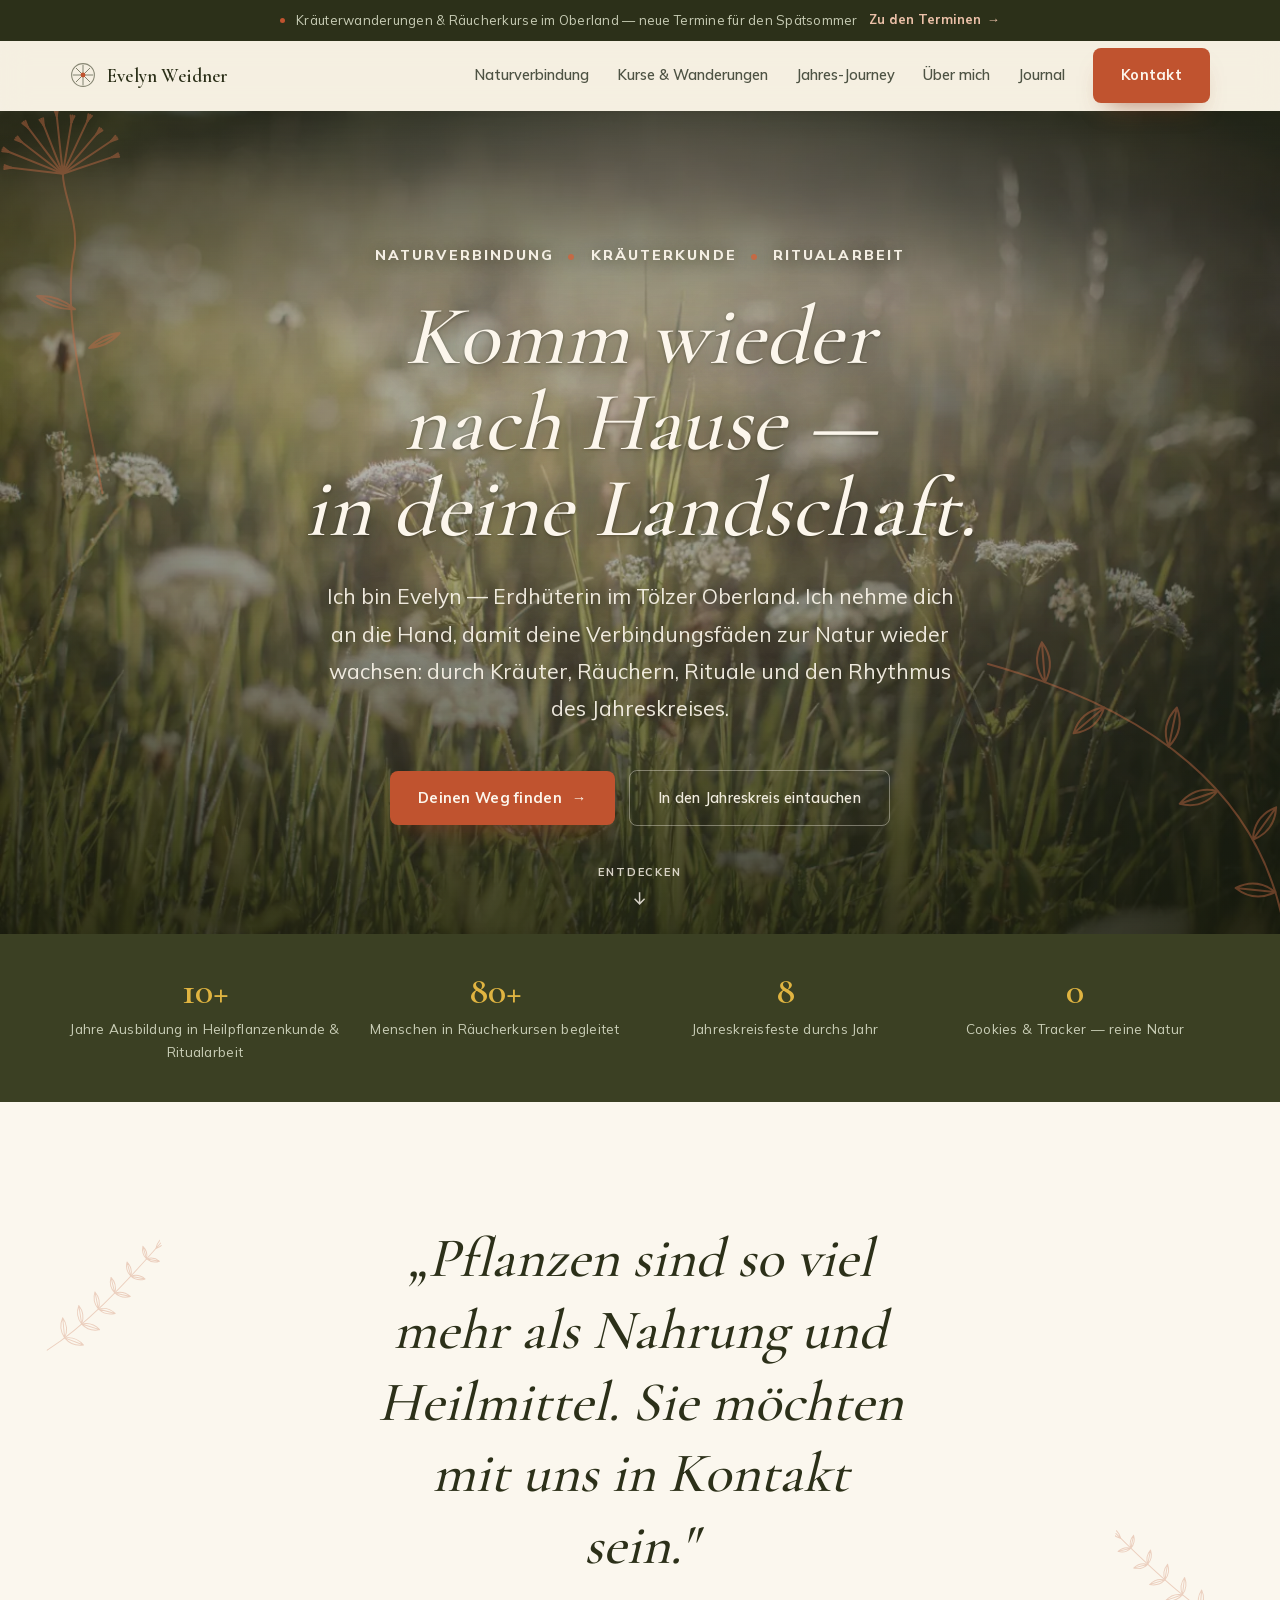
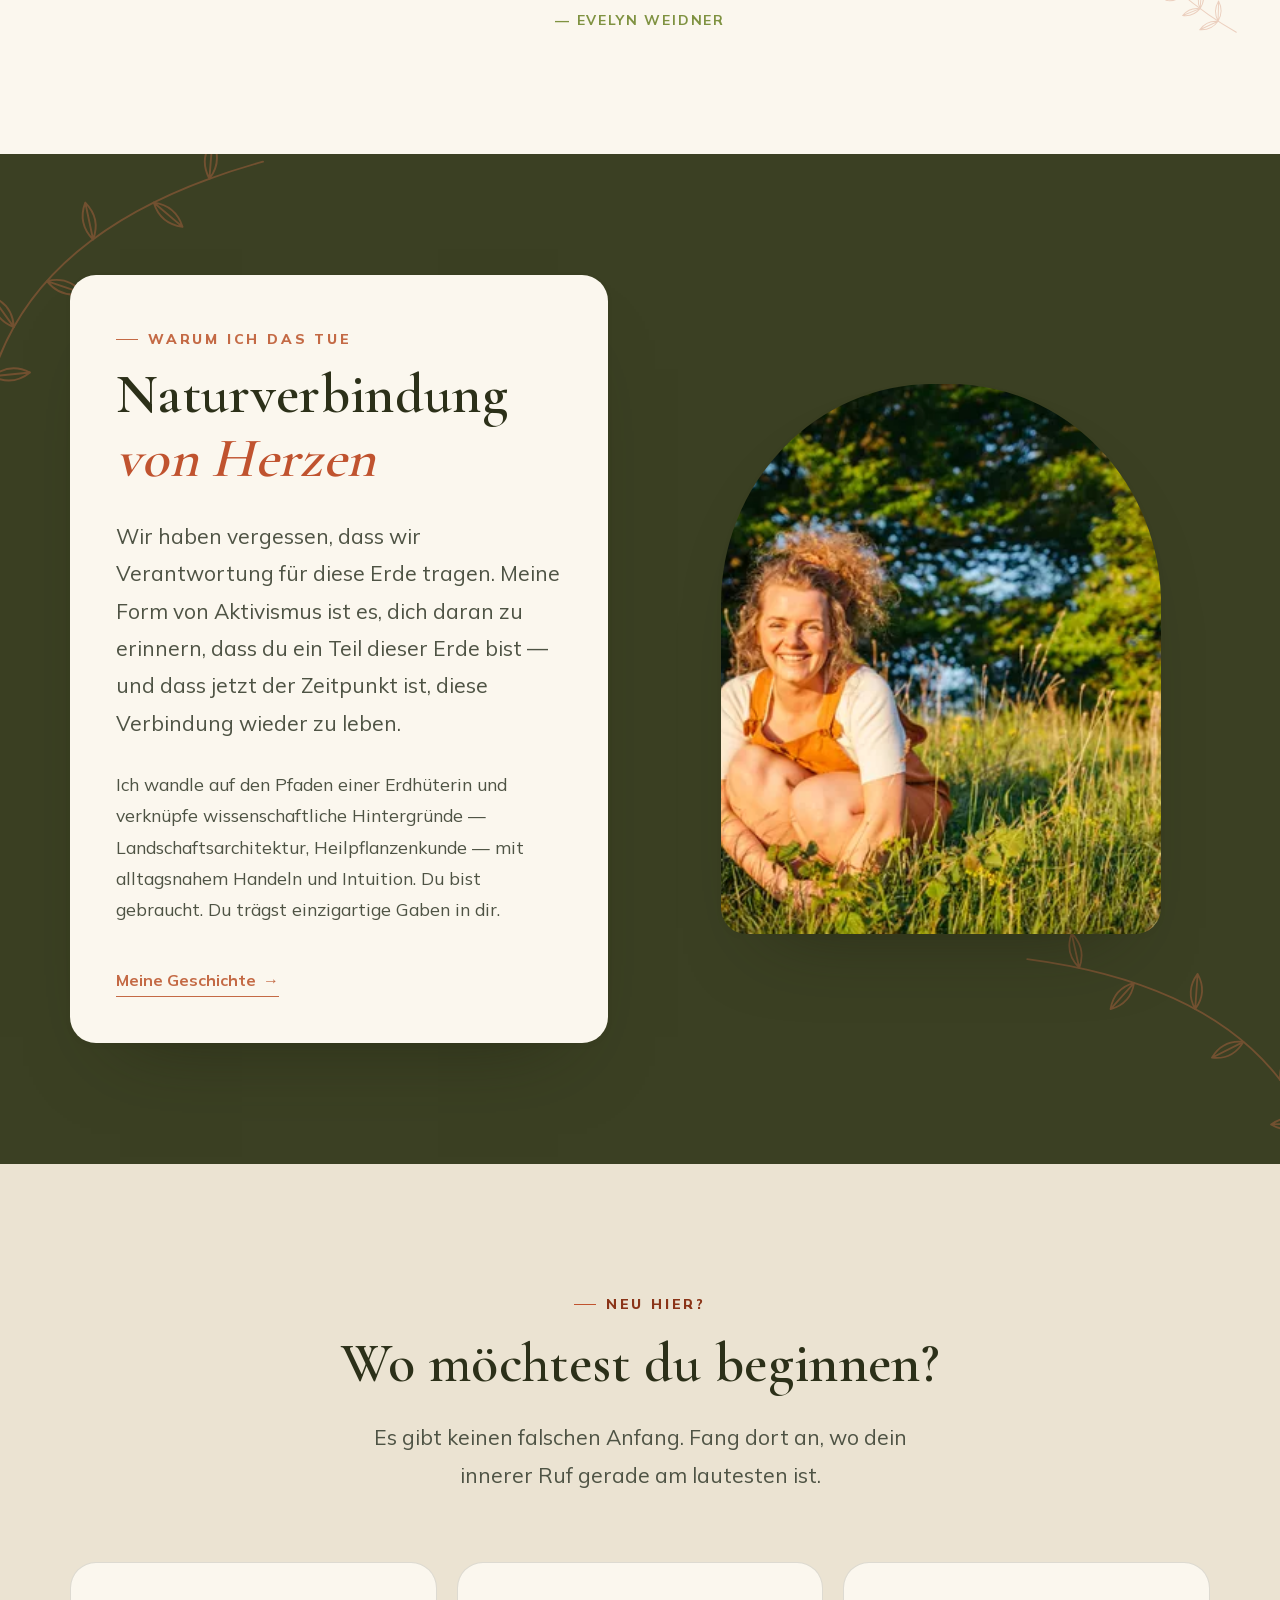
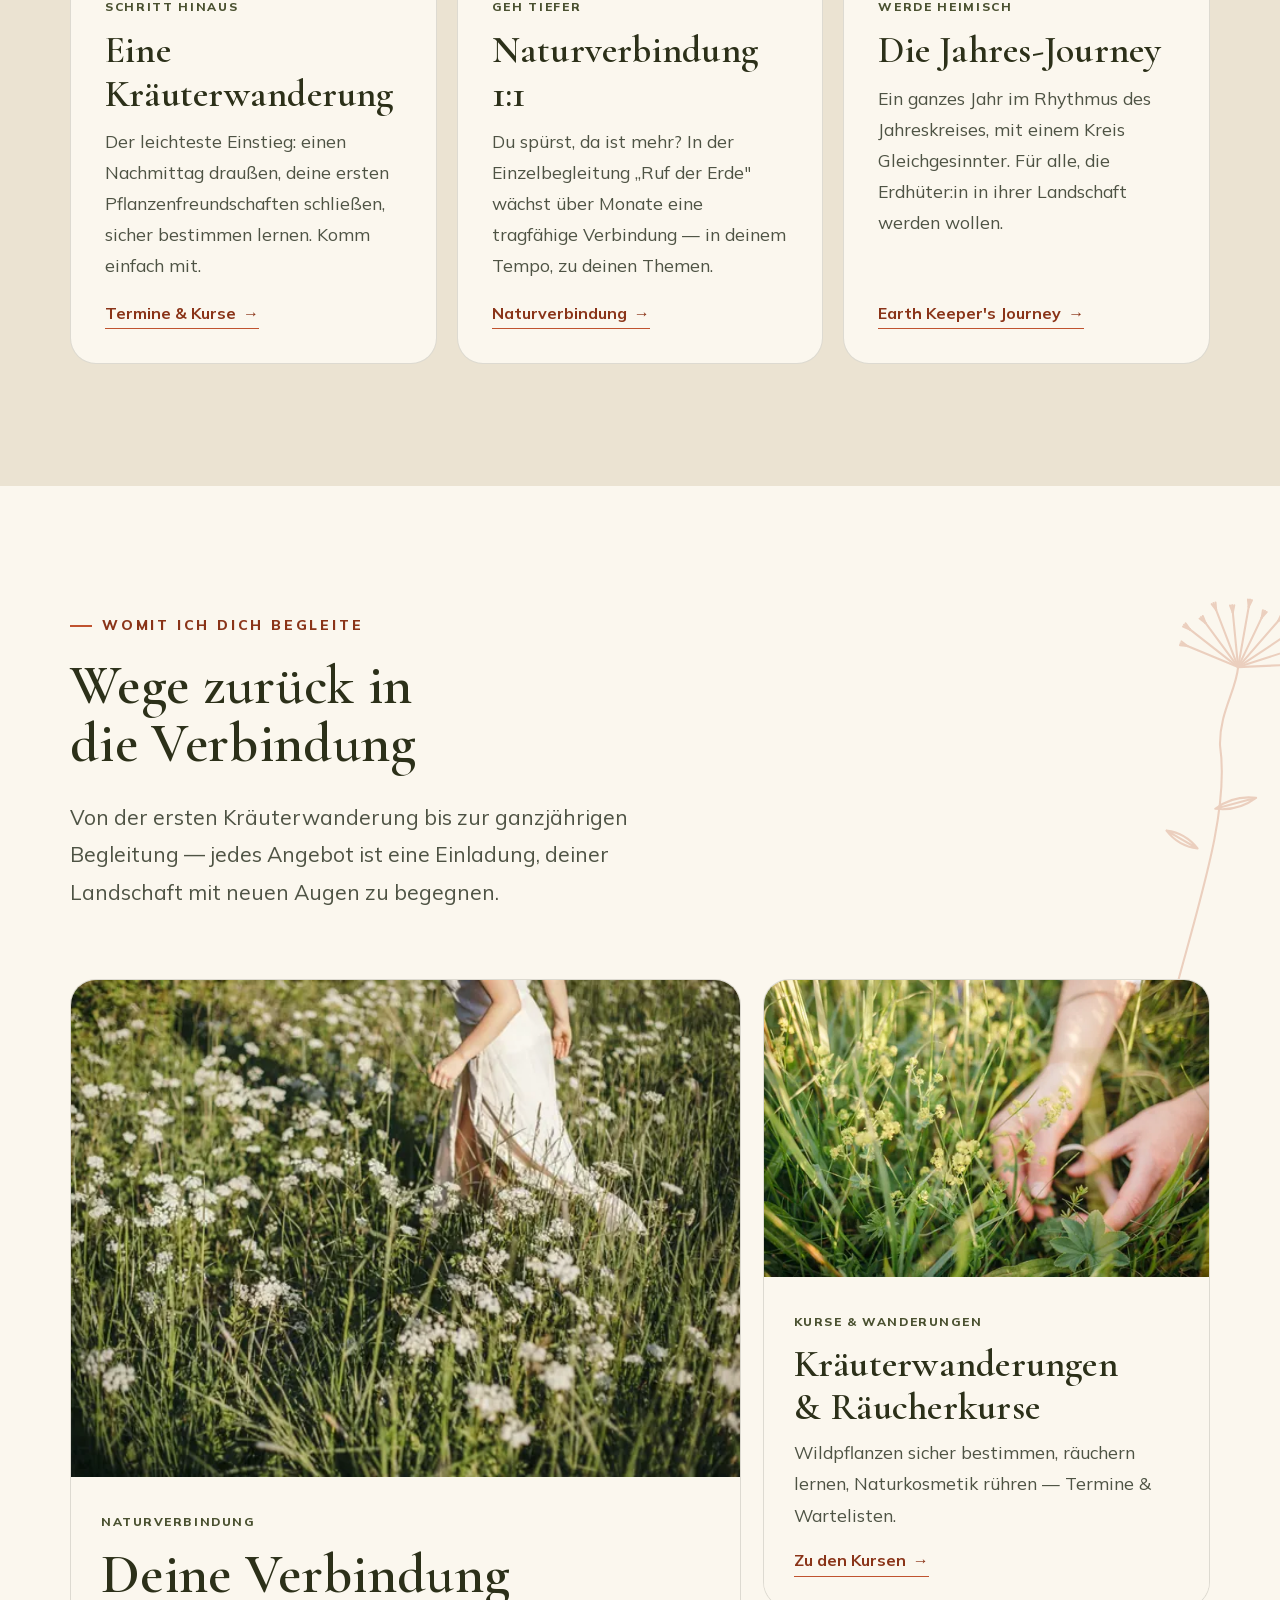
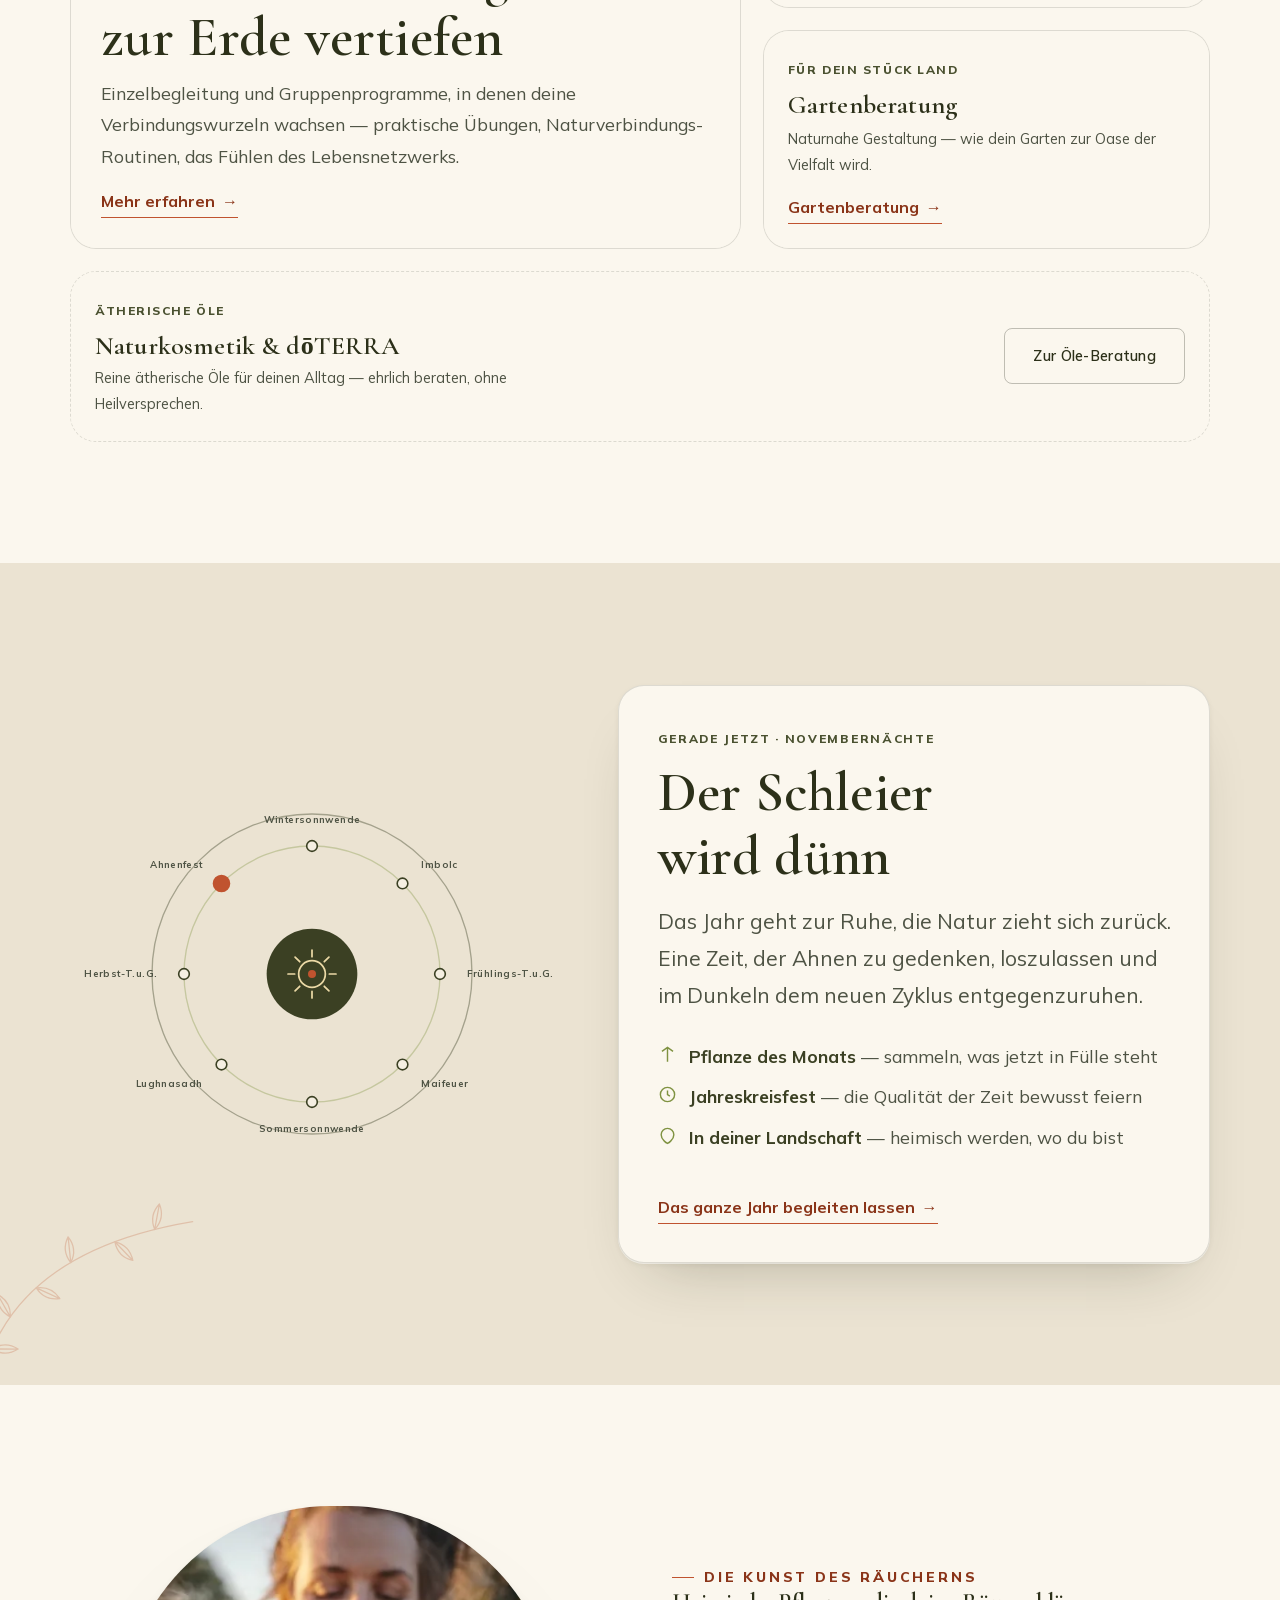
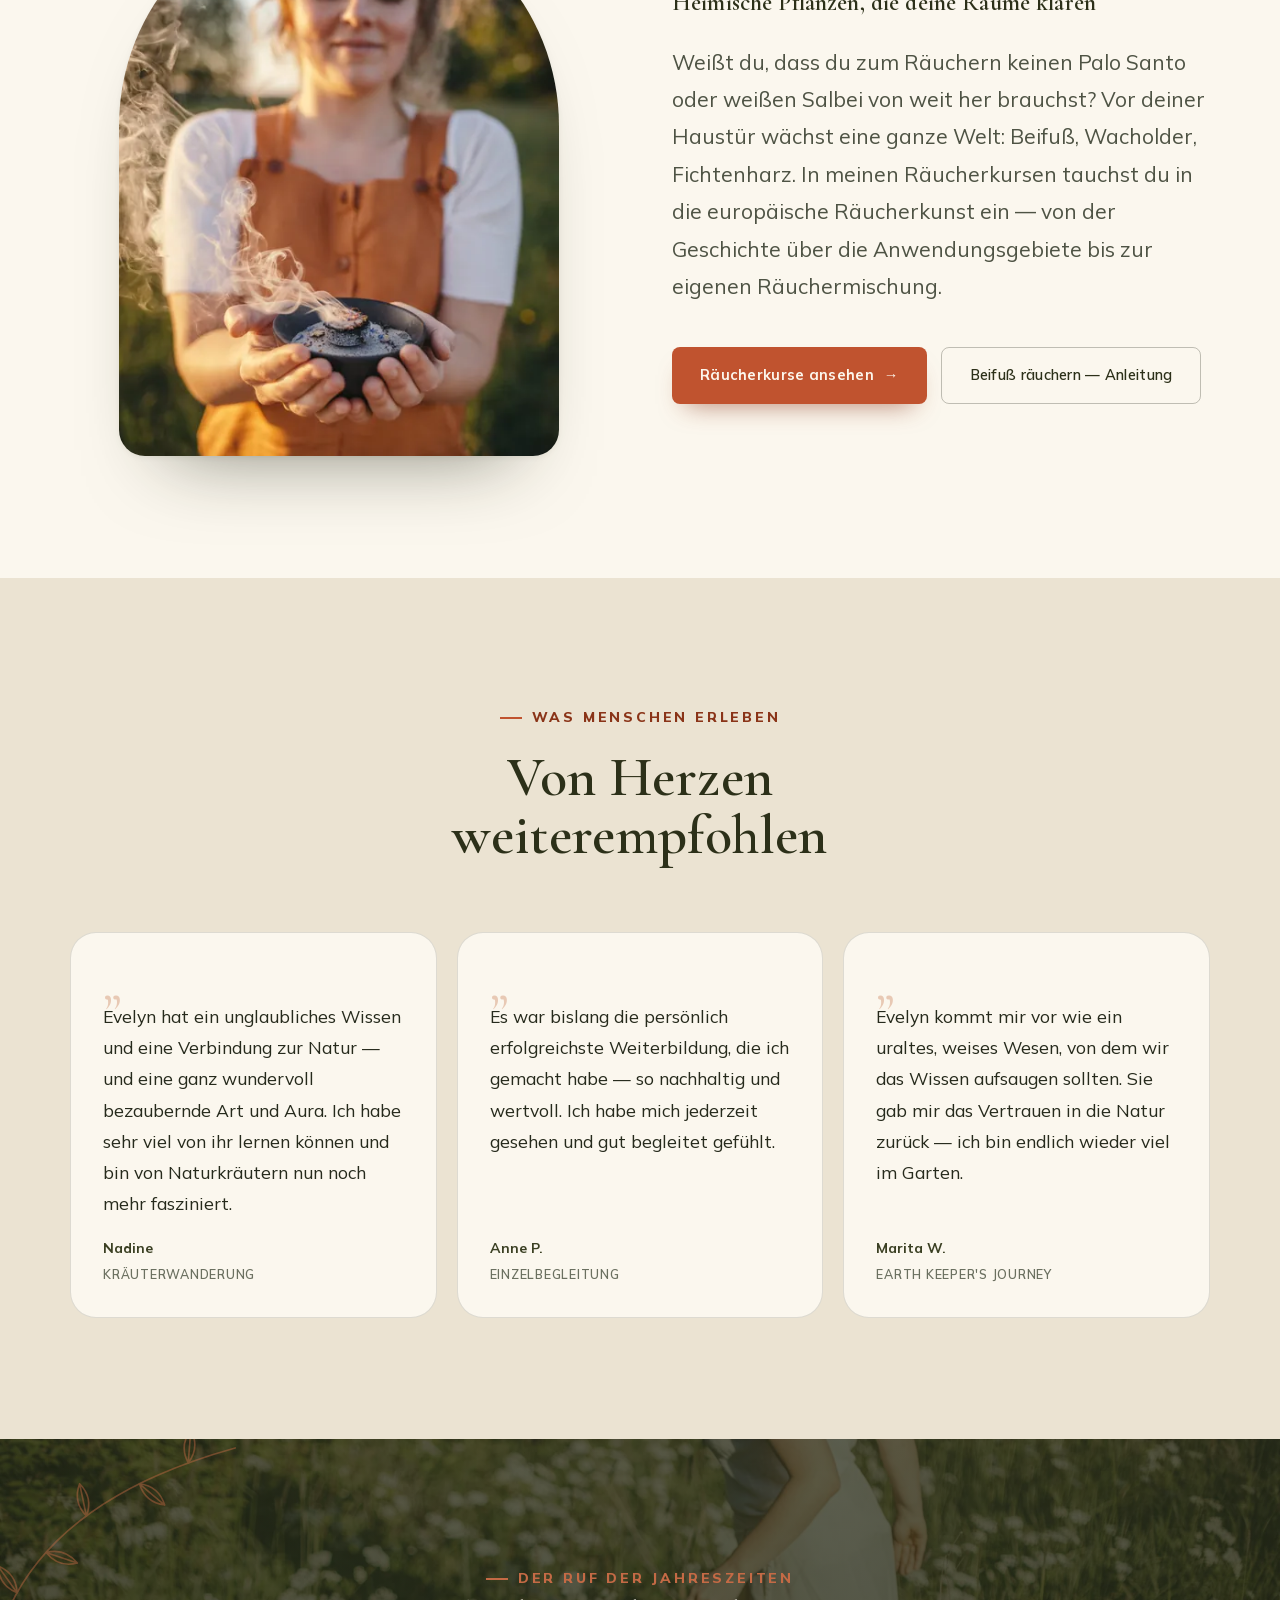
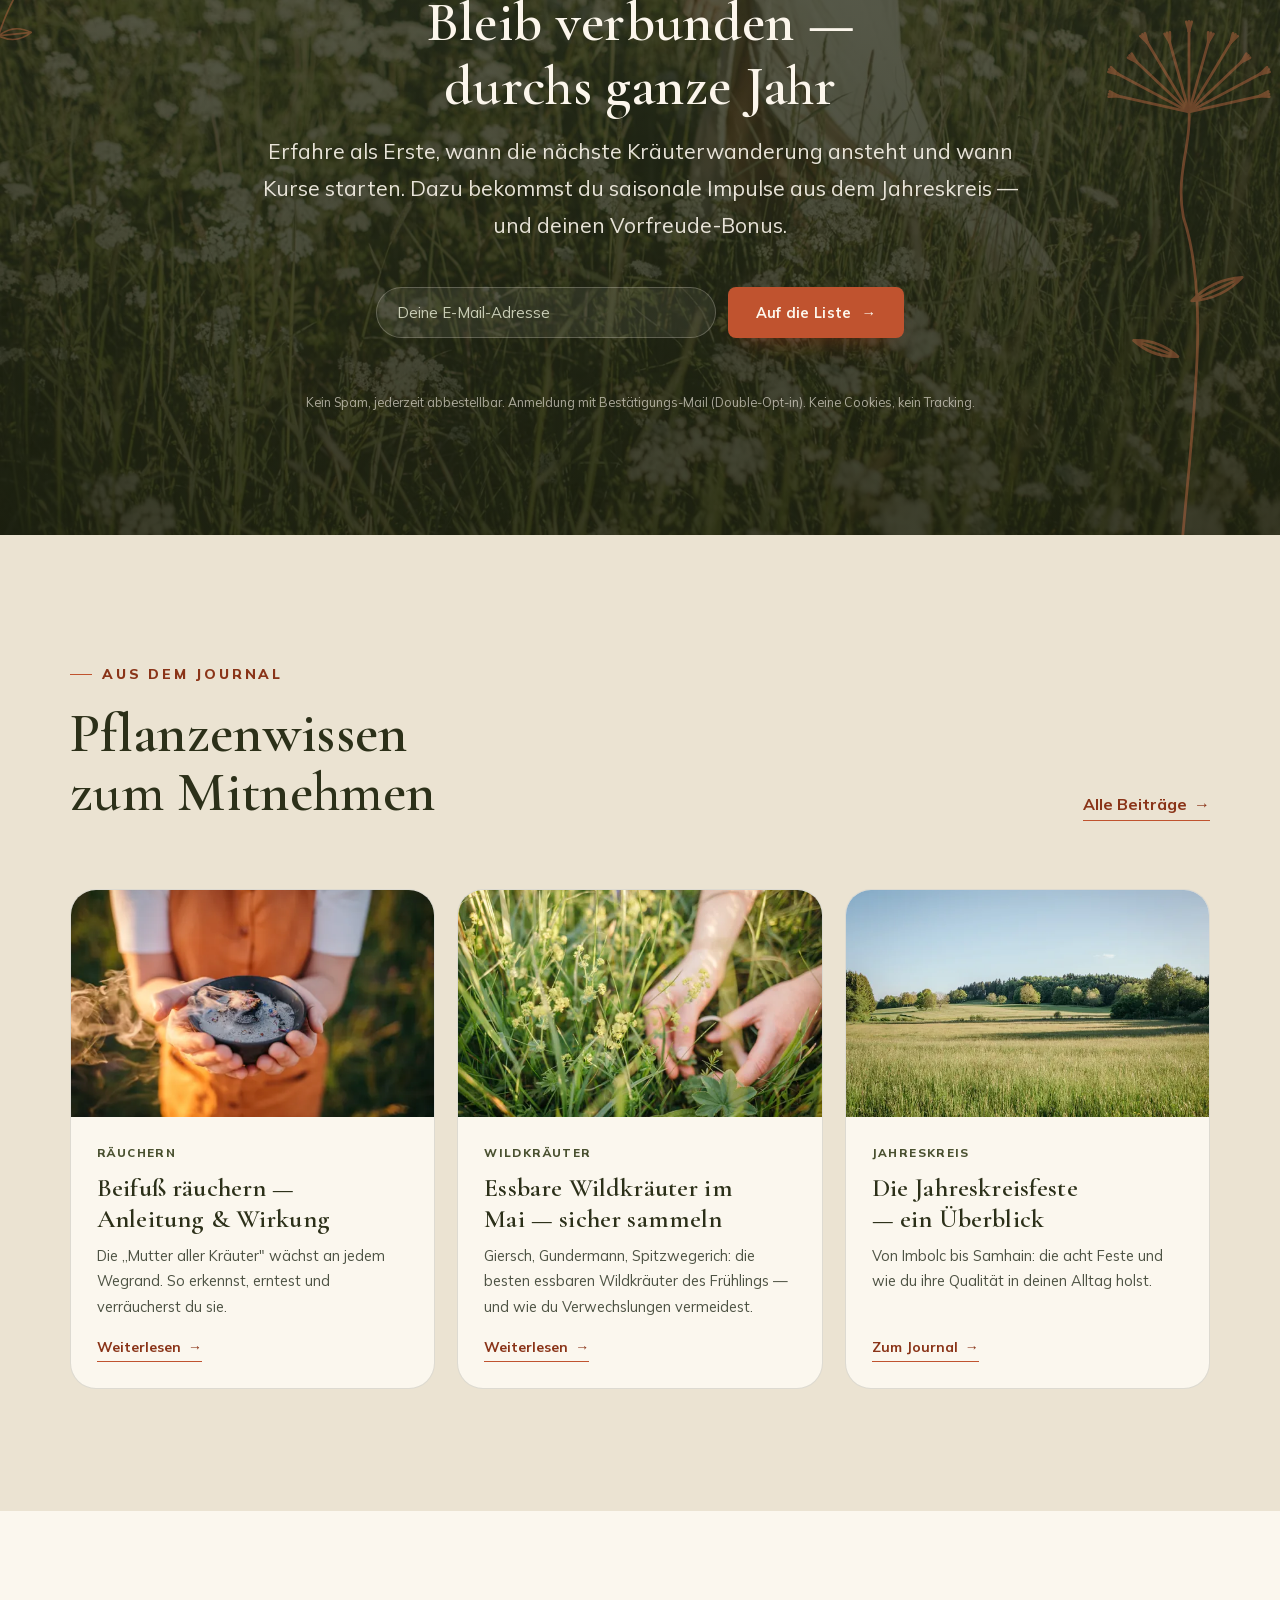
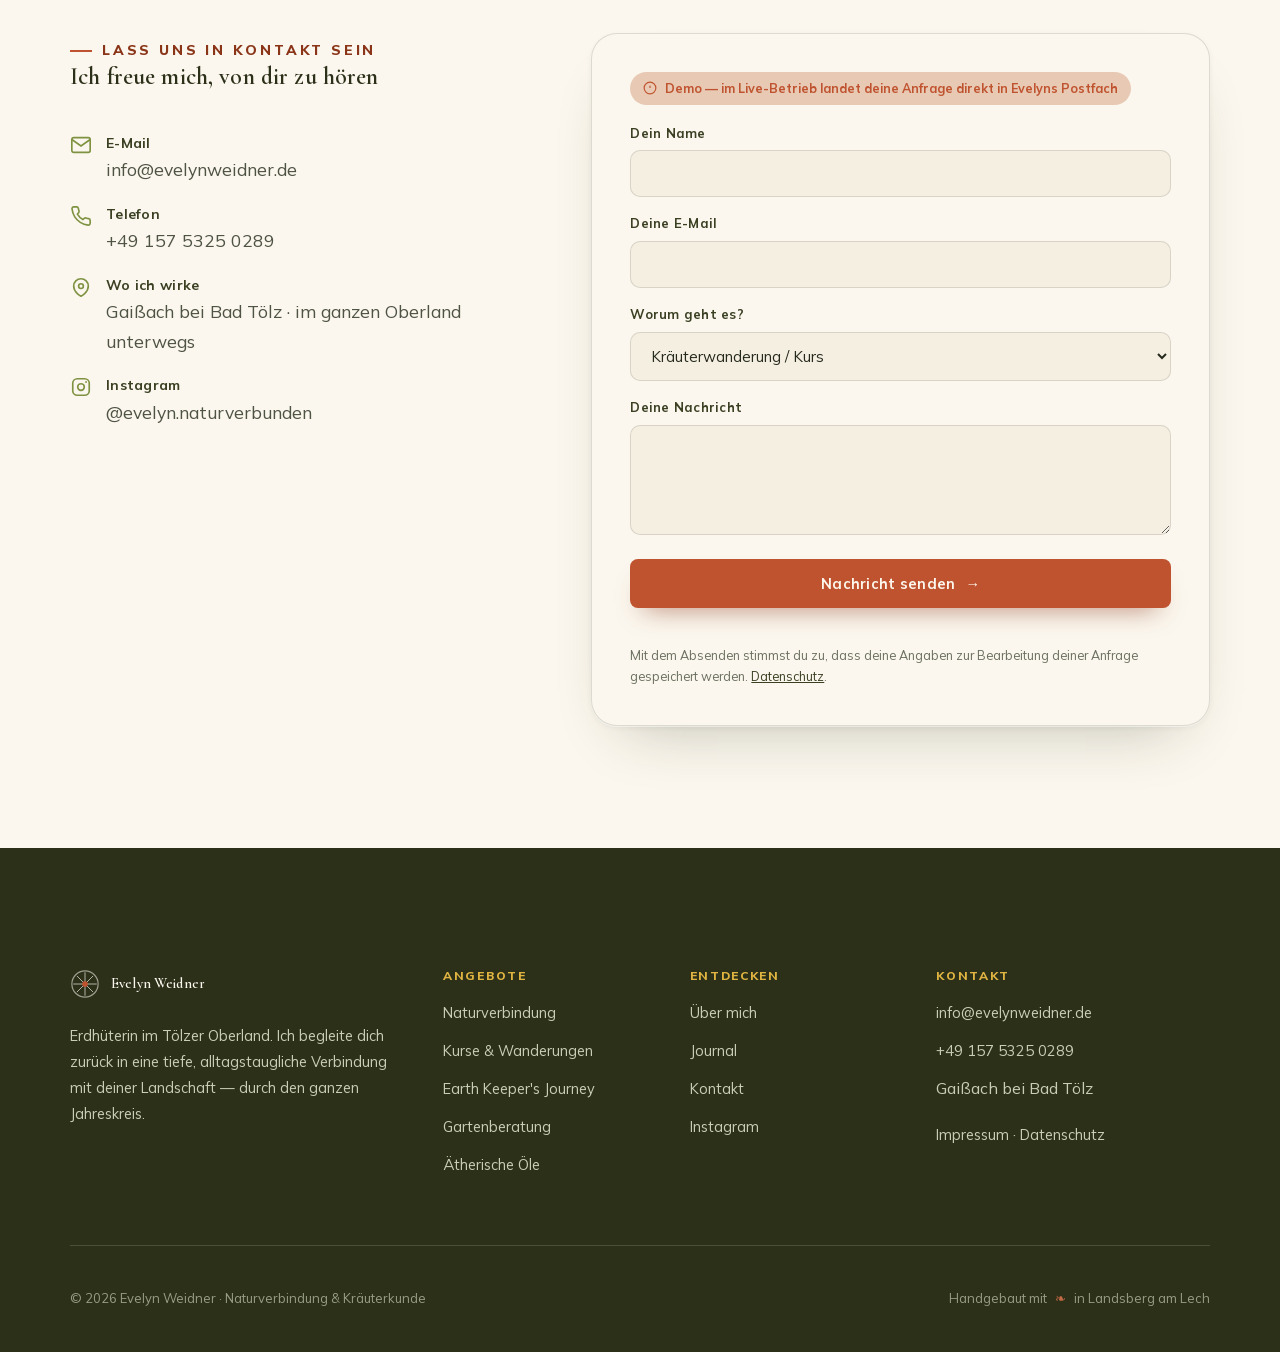
==== index.html @ 4893560a "Redesign "Xalish": Tief-Olive + Terrakotta, Foto-Hero, botanische Linien, Journal-Editorial, WhatsAp" ====
<!DOCTYPE html>
<!--
  ╔══════════════════════════════════════════════════════════════════════╗
  ║  EVELYN WEIDNER · Erdhüterin · Naturverbindung · Kräuterkunde         ║
  ║  Gaißach im Oberland · Lechcode-Vorschau (ANFRAGE, Inhalte-Freigabe)  ║
  ║  Design: „Xálish" — Tief-Olive + Creme + Terrakotta, botanische       ║
  ║  Linien-Overlays, Foto-Hero, Cormorant Garamond + Mulish.             ║
  ╠══════════════════════════════════════════════════════════════════════╣
  ║  ⚠ DEMO — noindex aktiv. Fotos: Jasmin Breidenbach (Rechte klären).  ║
  ║    Preise = auf Anfrage / [KLÄREN]. Rechtsseiten = Platzhalter.       ║
  ╚══════════════════════════════════════════════════════════════════════╝
-->
<html lang="de">
<head>
  <meta charset="UTF-8" />
  <meta name="viewport" content="width=device-width, initial-scale=1.0" />
  <script>document.documentElement.classList.add('js');if(location.search.indexOf('foto')>-1)document.documentElement.classList.add('foto');</script>
  <!-- ENTFERNEN sobald Impressum+Datenschutz live & vom Kunden freigegeben (auf ALLEN Seiten gleichzeitig) -->
  <meta name="robots" content="noindex, nofollow" />
  <title>Naturverbindung & Kräuterkunde im Oberland | Evelyn Weidner</title>
  <meta name="description" content="Evelyn Weidner, Erdhüterin aus Gaißach bei Bad Tölz, begleitet dich zurück in eine tiefe Verbindung mit deiner Landschaft — Naturverbindung, Kräuterwanderungen, Räucherkurse und der Jahreskreis. Jetzt entdecken." />
  <meta property="og:title" content="Evelyn Weidner — Naturverbindung, Kräuterkunde & der Jahreskreis" />
  <meta property="og:description" content="Komm wieder nach Hause in deine Landschaft. Naturverbindung, Kräuterwanderungen & Räucherkurse mit Erdhüterin Evelyn Weidner im Oberland." />
  <meta property="og:type" content="website" />
  <meta property="og:locale" content="de_DE" />
  <!-- DEMO: OG zeigt auf die Vorschau-URL, damit WhatsApp/Social-Previews laden. Bei Go-Live auf echte Domain. -->
  <meta property="og:url" content="https://lechcode.github.io/evelyn-weidner-vorschau/" />
  <meta property="og:image" content="https://lechcode.github.io/evelyn-weidner-vorschau/assets/og.jpg" />
  <meta property="og:image:width" content="1200" />
  <meta property="og:image:height" content="630" />
  <meta name="theme-color" content="#3B4023" />
  <link rel="icon" href="data:image/svg+xml,%3Csvg xmlns='http://www.w3.org/2000/svg' viewBox='0 0 32 32'%3E%3Crect width='32' height='32' rx='7' fill='%233B4023'/%3E%3Ccircle cx='16' cy='16' r='9.5' fill='none' stroke='%23E2BB8F' stroke-width='1.3'/%3E%3Cg stroke='%23EBE3D2' stroke-width='1'%3E%3Cpath d='M16 6.5V25.5M6.5 16H25.5M9.2 9.2l13.6 13.6M22.8 9.2 9.2 22.8'/%3E%3C/g%3E%3Ccircle cx='16' cy='16' r='2.4' fill='%23C0532F'/%3E%3C/svg%3E" />
  <!-- Schriften lokal (DSGVO) — Cormorant Garamond + Mulish -->
  <link rel="preload" as="font" type="font/woff2" href="assets/fonts/cormorant-garamond-latin.woff2" crossorigin>
  <link rel="preload" as="font" type="font/woff2" href="assets/fonts/mulish-latin.woff2" crossorigin>
  <link rel="stylesheet" href="assets/fonts.css">
  <!-- Hero-Foto vorladen (LCP) -->
  <link rel="preload" as="image" href="assets/img/wiese-gegenlicht-1024.webp" imagesrcset="assets/img/wiese-gegenlicht-640.webp 640w, assets/img/wiese-gegenlicht-1024.webp 1024w, assets/img/wiese-gegenlicht-1200.webp 1200w" imagesizes="100vw" type="image/webp">

  <!-- JSON-LD: nur sichtbare, belegte Angaben. Kein AggregateRating (self-serving). -->
  <script type="application/ld+json">
  {
    "@context": "https://schema.org",
    "@type": "ProfessionalService",
    "name": "Evelyn Weidner — Naturverbindung & Kräuterkunde",
    "description": "Erdhüterin, Naturverbindungs-Begleiterin und Kräuterkundige in Gaißach bei Bad Tölz. Naturverbindung, Kräuterwanderungen, Räucherkurse, Ritualarbeit und Gartenberatung im Rhythmus des Jahreskreises.",
    "url": "https://evelynweidner.de/",
    "image": "https://lechcode.github.io/evelyn-weidner-vorschau/assets/og.jpg",
    "telephone": "+49 157 53250289",
    "email": "info@evelynweidner.de",
    "address": {
      "@type": "PostalAddress",
      "streetAddress": "Scharwinkelweg 11",
      "postalCode": "83674",
      "addressLocality": "Gaißach",
      "addressRegion": "Bayern",
      "addressCountry": "DE"
    },
    "areaServed": [
      { "@type": "City", "name": "Bad Tölz" },
      { "@type": "AdministrativeArea", "name": "Oberbayern / Tölzer Land" }
    ],
    "knowsAbout": ["Naturverbindung","Heilpflanzenkunde","Kräuterwanderung","Räuchern","Ritualarbeit","Jahreskreis","naturnahe Gartengestaltung"],
    "sameAs": ["https://www.instagram.com/evelyn.naturverbunden"]
  }
  </script>

  <link rel="stylesheet" href="assets/site.css">
</head>
<body>
  <a href="#main" class="btn" style="position:absolute;left:-9999px;top:8px;z-index:200;" onfocus="this.style.left='8px'" onblur="this.style.left='-9999px'">Zum Inhalt springen</a>

  <!-- ═══════ ANKÜNDIGUNGSLEISTE ═══════ -->
  <div class="announce">
    <div class="wrap">
      <span class="dot" aria-hidden="true"></span>
      <span class="txt">Kräuterwanderungen &amp; Räucherkurse im Oberland — neue Termine für den Spätsommer</span>
      <a href="kurse.html">Zu den Terminen <span aria-hidden="true">→</span></a>
    </div>
  </div>

  <!-- ═══════ NAV ═══════ -->
  <header class="nav" id="nav">
    <div class="wrap nav-in">
      <a href="index.html" class="wm" aria-label="Evelyn Weidner — Startseite">
        <svg viewBox="0 0 32 32" aria-hidden="true"><circle cx="16" cy="16" r="14" fill="none" stroke="currentColor" stroke-width="1.3" opacity=".55"/><g stroke="currentColor" stroke-width="1" opacity=".7"><path d="M16 3.5v25M3.5 16h25M7.4 7.4l17.2 17.2M24.6 7.4 7.4 24.6"/></g><circle cx="16" cy="16" r="3" fill="#C0532F" stroke="none"/></svg>
        Evelyn Weidner
      </a>
      <nav class="nav-links" aria-label="Hauptnavigation">
        <a href="naturverbindung.html">Naturverbindung</a>
        <a href="kurse.html">Kurse &amp; Wanderungen</a>
        <a href="earth-keepers-journey.html">Jahres-Journey</a>
        <a href="ueber-mich.html">Über mich</a>
        <a href="blog.html">Journal</a>
        <a href="index.html#kontakt" class="btn btn-gold">Kontakt</a>
      </nav>
      <button class="nav-toggle" id="navToggle" aria-label="Menü öffnen" aria-expanded="false" aria-controls="mobileMenu">
        <span></span><span></span><span></span>
      </button>
    </div>
  </header>

  <!-- Mobile Menü -->
  <nav class="mobile-menu" id="mobileMenu" aria-label="Mobile Navigation">
    <a href="naturverbindung.html"><span>Naturverbindung</span><span class="num">01</span></a>
    <a href="kurse.html"><span>Kurse &amp; Wanderungen</span><span class="num">02</span></a>
    <a href="earth-keepers-journey.html"><span>Jahres-Journey</span><span class="num">03</span></a>
    <a href="ueber-mich.html"><span>Über mich</span><span class="num">04</span></a>
    <a href="blog.html"><span>Journal</span><span class="num">05</span></a>
    <a href="index.html#kontakt" class="btn btn-gold mm-cta">Kontakt aufnehmen</a>
  </nav>

  <main id="main">
  <!-- ═══════ FOTO-HERO (Xálish: Vollbild-Wiese, zentrierter Serif-Titel + Bullet-Tagline) ═══════ -->
  <section class="hero--photo">
    <div class="hero-media">
      <picture>
        <source type="image/webp" srcset="assets/img/wiese-gegenlicht-640.webp 640w, assets/img/wiese-gegenlicht-1024.webp 1024w, assets/img/wiese-gegenlicht-1200.webp 1200w" sizes="100vw">
        <img src="assets/img/wiese-gegenlicht-1024.jpg" width="1200" height="800" alt="Sonnendurchflutete Sommerwiese mit Wilder Möhre im weichen Gegenlicht" fetchpriority="high">
      </picture>
    </div>
    <div class="hero-scrim" aria-hidden="true"></div>
    <div class="botanik" style="top:-12px;left:-14px;width:min(19%,180px);transform:rotate(-6deg);" aria-hidden="true"><img src="assets/img/bo-dolde.svg" alt="" loading="lazy"></div>
    <div class="botanik" style="right:-30px;bottom:-30px;width:min(30%,340px);transform:scaleX(-1);" aria-hidden="true"><img src="assets/img/bo-ranke.svg" alt="" loading="lazy"></div>
    <div class="wrap">
      <div class="hero-inner">
        <p class="tagline center reveal">Naturverbindung <span class="sep" aria-hidden="true">•</span> Kräuterkunde <span class="sep" aria-hidden="true">•</span> Ritualarbeit</p>
        <h1 class="reveal d1">Komm wieder nach&nbsp;Hause —<br>in deine Landschaft.</h1>
        <p class="hero-sub reveal d2">Ich bin Evelyn — Erdhüterin im Tölzer Oberland. Ich nehme dich an die Hand, damit deine Verbindungsfäden zur Natur wieder wachsen: durch Kräuter, Räuchern, Rituale und den Rhythmus des Jahreskreises.</p>
        <div class="hero-cta reveal d3">
          <a href="#router" class="btn">Deinen Weg finden <span class="arr" aria-hidden="true">→</span></a>
          <a href="earth-keepers-journey.html" class="btn-ghost btn">In den Jahreskreis eintauchen</a>
        </div>
      </div>
    </div>
    <div class="scroll-cue" aria-hidden="true">
      <span>Entdecken</span>
      <svg viewBox="0 0 24 24" fill="none" stroke="currentColor" stroke-width="1.8"><path d="M12 5v14M6 13l6 6 6-6"/></svg>
    </div>
  </section>

  <!-- ═══════ Vertrauensleiste ═══════ -->
  <section class="trust" style="padding:0;">
    <div class="wrap trust-grid">
      <div class="trust-item reveal"><b>10+</b><span>Jahre Ausbildung in Heilpflanzen&shy;kunde &amp; Ritualarbeit</span></div>
      <div class="trust-item reveal d1"><b>80+</b><span>Menschen in Räucherkursen begleitet</span></div>
      <div class="trust-item reveal d2"><b>8</b><span>Jahreskreisfeste durchs Jahr</span></div>
      <div class="trust-item reveal d3"><b>0</b><span>Cookies &amp; Tracker — reine Natur</span></div>
    </div>
  </section>

  <!-- ═══════ Epigraph ═══════ -->
  <section class="epigraph paper">
    <div class="botanik soft" style="left:2%;top:24%;width:min(15%,150px);transform:rotate(-20deg);" aria-hidden="true"><img src="assets/img/bo-esche.svg" alt="" loading="lazy"></div>
    <div class="botanik soft" style="right:2%;bottom:20%;width:min(15%,150px);transform:scaleX(-1) rotate(-16deg);" aria-hidden="true"><img src="assets/img/bo-esche.svg" alt="" loading="lazy"></div>
    <div class="wrap reveal">
      <blockquote>„Pflanzen sind so viel mehr als Nahrung und Heilmittel. Sie möchten mit uns in Kontakt sein."</blockquote>
      <div class="who">— Evelyn Weidner</div>
    </div>
  </section>

  <!-- ═══════ Feature-Band: Warum ich das tue (Creme-Card + Arch-Porträt auf Olive) ═══════ -->
  <section class="feature-band forest">
    <div class="botanik" style="left:-40px;top:-30px;width:min(26%,320px);" aria-hidden="true"><img src="assets/img/bo-ranke.svg" alt="" loading="lazy"></div>
    <div class="botanik" style="right:-46px;bottom:-40px;width:min(24%,300px);transform:scaleX(-1) rotate(8deg);" aria-hidden="true"><img src="assets/img/bo-ranke.svg" alt="" loading="lazy"></div>
    <div class="wrap fb-grid">
      <div class="fb-card reveal">
        <span class="eyebrow">Warum ich das tue</span>
        <h2 class="sec-head" style="margin:12px 0 var(--space-3);font-size:var(--step-4);">Naturverbindung <em style="font-style:italic;color:var(--terra);">von Herzen</em></h2>
        <p class="lead" style="margin-bottom:var(--space-3);">Wir haben vergessen, dass wir Verantwortung für diese Erde tragen. Meine Form von Aktivismus ist es, dich daran zu erinnern, dass du ein Teil dieser Erde bist — und dass jetzt der Zeitpunkt ist, diese Verbindung wieder zu leben.</p>
        <p style="color:var(--ink-soft);font-size:var(--step-0);line-height:var(--lh-relaxed);">Ich wandle auf den Pfaden einer Erdhüterin und verknüpfe wissenschaftliche Hintergründe — Landschaftsarchitektur, Heilpflanzenkunde — mit alltagsnahem Handeln und Intuition. Du bist gebraucht. Du trägst einzigartige Gaben in dir.</p>
        <div style="margin-top:var(--space-4);"><a href="ueber-mich.html" class="textlink">Meine Geschichte <span aria-hidden="true">→</span></a></div>
      </div>
      <div class="fb-media arch reveal d1">
        <picture>
          <source type="image/webp" srcset="assets/img/evelyn-sitzt-560.webp 560w, assets/img/evelyn-sitzt-900.webp 900w, assets/img/evelyn-sitzt-1200.webp 1200w" sizes="(max-width:900px) 84vw, 440px">
          <img src="assets/img/evelyn-sitzt-900.jpg" width="900" height="1125" alt="Evelyn sitzt achtsam in einer sommerlichen Wildblumenwiese" loading="lazy" decoding="async">
        </picture>
      </div>
    </div>
  </section>

  <!-- ═══════ Einstiegs-Router ═══════ -->
  <section id="router" class="sand">
    <div class="wrap">
      <div class="sec-head center reveal">
        <span class="eyebrow" style="justify-content:center;">Neu hier?</span>
        <h2>Wo möchtest du beginnen?</h2>
        <p>Es gibt keinen falschen Anfang. Fang dort an, wo dein innerer Ruf gerade am lautesten ist.</p>
      </div>
      <div class="router-grid">
        <div class="router-card reveal">
          <span class="step">Schritt hinaus</span>
          <h3>Eine Kräuterwanderung</h3>
          <p>Der leichteste Einstieg: einen Nachmittag draußen, deine ersten Pflanzenfreundschaften schließen, sicher bestimmen lernen. Komm einfach mit.</p>
          <a href="kurse.html" class="textlink">Termine &amp; Kurse <span aria-hidden="true">→</span></a>
        </div>
        <div class="router-card reveal d1">
          <span class="step">Geh tiefer</span>
          <h3>Naturverbindung 1:1</h3>
          <p>Du spürst, da ist mehr? In der Einzelbegleitung „Ruf der Erde" wächst über Monate eine tragfähige Verbindung — in deinem Tempo, zu deinen Themen.</p>
          <a href="naturverbindung.html" class="textlink">Naturverbindung <span aria-hidden="true">→</span></a>
        </div>
        <div class="router-card reveal d2">
          <span class="step">Werde heimisch</span>
          <h3>Die Jahres-Journey</h3>
          <p>Ein ganzes Jahr im Rhythmus des Jahreskreises, mit einem Kreis Gleichgesinnter. Für alle, die Erdhüter:in in ihrer Landschaft werden wollen.</p>
          <a href="earth-keepers-journey.html" class="textlink">Earth Keeper's Journey <span aria-hidden="true">→</span></a>
        </div>
      </div>
    </div>
  </section>

  <!-- ═══════ Angebote (gewichtet) ═══════ -->
  <section id="angebote" class="paper">
    <div class="botanik soft" style="right:-30px;top:6%;width:min(16%,190px);transform:scaleX(-1) rotate(-10deg);" aria-hidden="true"><img src="assets/img/bo-dolde.svg" alt="" loading="lazy"></div>
    <div class="wrap">
      <div class="sec-head reveal">
        <span class="eyebrow">Womit ich dich begleite</span>
        <h2>Wege zurück in die Verbindung</h2>
        <p>Von der ersten Kräuterwanderung bis zur ganzjährigen Begleitung — jedes Angebot ist eine Einladung, deiner Landschaft mit neuen Augen zu begegnen.</p>
      </div>
      <div class="offers">
        <article class="offer offer-feature reveal">
          <div class="media"><picture><source type="image/webp" srcset="assets/img/wiese-gehen-640.webp 640w, assets/img/wiese-gehen-1024.webp 1024w" sizes="(max-width:900px) 92vw, 640px"><img src="assets/img/wiese-gehen-1024.jpg" width="1024" height="683" alt="Evelyn geht in weißem Kleid durch eine hohe Wildblumenwiese" loading="lazy" decoding="async"></picture></div>
          <div class="body">
            <span class="kicker">Naturverbindung</span>
            <h3>Deine Verbindung zur Erde vertiefen</h3>
            <p>Einzelbegleitung und Gruppenprogramme, in denen deine Verbindungswurzeln wachsen — praktische Übungen, Naturverbindungs-Routinen, das Fühlen des Lebensnetzwerks.</p>
            <a href="naturverbindung.html" class="textlink">Mehr erfahren <span aria-hidden="true">→</span></a>
          </div>
        </article>
        <article class="offer reveal d1">
          <div class="media"><picture><source type="image/webp" srcset="assets/img/kraeuter-pfluecken-560.webp 560w, assets/img/kraeuter-pfluecken-900.webp 900w" sizes="(max-width:900px) 92vw, 430px"><img src="assets/img/kraeuter-pfluecken-900.jpg" width="900" height="600" alt="Hand pflückt behutsam Frauenmantel und Wildkräuter in der Wiese" loading="lazy" decoding="async"></picture></div>
          <div class="body">
            <span class="kicker">Kurse &amp; Wanderungen</span>
            <h3>Kräuterwanderungen &amp; Räucherkurse</h3>
            <p>Wildpflanzen sicher bestimmen, räuchern lernen, Naturkosmetik rühren — Termine &amp; Wartelisten.</p>
            <a href="kurse.html" class="textlink">Zu den Kursen <span aria-hidden="true">→</span></a>
          </div>
        </article>
        <article class="offer small reveal d2">
          <div class="body">
            <span class="kicker">Für dein Stück Land</span>
            <h3>Gartenberatung</h3>
            <p>Naturnahe Gestaltung — wie dein Garten zur Oase der Vielfalt wird.</p>
            <a href="gartenberatung.html" class="textlink">Gartenberatung <span aria-hidden="true">→</span></a>
          </div>
        </article>
      </div>
      <div style="margin-top:22px;" class="reveal d1">
        <article class="offer small" style="border-style:dashed;background:transparent;">
          <div class="body" style="display:flex;justify-content:space-between;align-items:center;gap:18px;flex-wrap:wrap;width:100%;">
            <div>
              <span class="kicker">Ätherische Öle</span>
              <h3 style="margin-bottom:4px;">Naturkosmetik &amp; dōTERRA</h3>
              <p style="max-width:52ch;">Reine ätherische Öle für deinen Alltag — ehrlich beraten, ohne Heilversprechen.</p>
            </div>
            <a href="doterra.html" class="btn-ghost btn">Zur Öle-Beratung</a>
          </div>
        </article>
      </div>
    </div>
  </section>

  <!-- ═══════ Jahreskreis-Sektion (Evelyns Signet — das lebendige Jahresrad) ═══════ -->
  <section class="season sand">
    <div class="botanik soft" style="left:-24px;bottom:-20px;width:min(18%,220px);transform:rotate(6deg);" aria-hidden="true"><img src="assets/img/bo-ranke.svg" alt="" loading="lazy"></div>
    <div class="wrap season-inner">
      <div class="season-visual reveal">
        <svg viewBox="0 0 300 300" role="img" aria-label="Der Jahreskreis mit acht Stationen" style="overflow:visible;">
          <circle cx="150" cy="150" r="120" fill="none" stroke="#3B4023" stroke-width="1" opacity=".4"/>
          <circle cx="150" cy="150" r="96" fill="none" stroke="#7F9241" stroke-width="1" opacity=".35"/>
          <g id="seasonNodes"></g>
          <circle cx="150" cy="150" r="34" fill="#3B4023"/>
          <g stroke="#EBD9A6" stroke-width="1.3" fill="none" stroke-linecap="round">
            <circle cx="150" cy="150" r="10"/>
            <path d="M150 132v5M150 163v5M132 150h5M163 150h5M137.3 137.3l3.5 3.5M159.2 159.2l3.5 3.5M162.7 137.3l-3.5 3.5M140.8 159.2l-3.5 3.5"/>
          </g>
          <circle cx="150" cy="150" r="3" fill="#C0532F"/>
        </svg>
      </div>
      <div class="season-card reveal d1">
        <span class="now" id="seasonNow">Gerade jetzt · Hochsommer</span>
        <h3 id="seasonTitle">Die Fülle des Sommers</h3>
        <p id="seasonText">Die Wiesen stehen in voller Kraft, Johanniskraut und Schafgarbe blühen, die Sonne hat ihren höchsten Stand überschritten. Eine Zeit zu ernten, zu trocknen und dankbar zu sein für das, was wächst.</p>
        <ul>
          <li><svg viewBox="0 0 24 24" fill="none" stroke="currentColor" stroke-width="1.8" aria-hidden="true"><path d="M12 3v18M5 8l7-5 7 5"/></svg><span><b style="color:var(--forest);">Pflanze des Monats</b> — sammeln, was jetzt in Fülle steht</span></li>
          <li><svg viewBox="0 0 24 24" fill="none" stroke="currentColor" stroke-width="1.8" aria-hidden="true"><circle cx="12" cy="12" r="9"/><path d="M12 7v5l3 2"/></svg><span><b style="color:var(--forest);">Jahreskreisfest</b> — die Qualität der Zeit bewusst feiern</span></li>
          <li><svg viewBox="0 0 24 24" fill="none" stroke="currentColor" stroke-width="1.8" aria-hidden="true"><path d="M12 22s8-4 8-11a8 8 0 0 0-16 0c0 7 8 11 8 11z"/></svg><span><b style="color:var(--forest);">In deiner Landschaft</b> — heimisch werden, wo du bist</span></li>
        </ul>
        <div style="margin-top:var(--space-4);"><a href="earth-keepers-journey.html" class="textlink">Das ganze Jahr begleiten lassen <span aria-hidden="true">→</span></a></div>
      </div>
    </div>
  </section>

  <!-- ═══════ Räuchern (Arch-Foto + Botanik) ═══════ -->
  <section class="smoke paper">
    <div class="wrap smoke-inner">
      <div class="smoke-figure arch reveal">
        <picture><source type="image/webp" srcset="assets/img/raeuchern-andacht-480.webp 480w, assets/img/raeuchern-andacht-760.webp 760w" sizes="(max-width:900px) 92vw, 440px"><img src="assets/img/raeuchern-andacht-760.jpg" width="760" height="1140" alt="Evelyn hält mit geschlossenen Augen eine rauchende Räucherschale — ein andächtiger Moment" loading="lazy" decoding="async"></picture>
      </div>
      <div class="reveal d1">
        <span class="eyebrow">Die Kunst des Räucherns</span>
        <h2 class="sec-head" style="margin-bottom:var(--space-3);">Heimische Pflanzen, die deine Räume klären</h2>
        <p class="lead">Weißt du, dass du zum Räuchern keinen Palo Santo oder weißen Salbei von weit her brauchst? Vor deiner Haustür wächst eine ganze Welt: Beifuß, Wacholder, Fichtenharz. In meinen Räucherkursen tauchst du in die europäische Räucherkunst ein — von der Geschichte über die Anwendungsgebiete bis zur eigenen Räuchermischung.</p>
        <div style="margin-top:var(--space-4);display:flex;gap:14px;flex-wrap:wrap;">
          <a href="kurse.html#raeuchern" class="btn">Räucherkurse ansehen <span class="arr" aria-hidden="true">→</span></a>
          <a href="blog-beifuss-raeuchern.html" class="btn-ghost btn">Beifuß räuchern — Anleitung</a>
        </div>
      </div>
    </div>
  </section>

  <!-- ═══════ Stimmen ═══════ -->
  <section class="voices sand">
    <div class="wrap">
      <div class="sec-head center reveal">
        <span class="eyebrow" style="justify-content:center;">Was Menschen erleben</span>
        <h2>Von Herzen weiterempfohlen</h2>
      </div>
      <div class="voices-grid">
        <figure class="voice reveal">
          <div class="quote-mark" aria-hidden="true">„</div>
          <p>Evelyn hat ein unglaubliches Wissen und eine Verbindung zur Natur — und eine ganz wundervoll bezaubernde Art und Aura. Ich habe sehr viel von ihr lernen können und bin von Naturkräutern nun noch mehr fasziniert.</p>
          <figcaption class="by">Nadine<span>Kräuterwanderung</span></figcaption>
        </figure>
        <figure class="voice reveal d1">
          <div class="quote-mark" aria-hidden="true">„</div>
          <p>Es war bislang die persönlich erfolgreichste Weiterbildung, die ich gemacht habe — so nachhaltig und wertvoll. Ich habe mich jederzeit gesehen und gut begleitet gefühlt.</p>
          <figcaption class="by">Anne P.<span>Einzelbegleitung</span></figcaption>
        </figure>
        <figure class="voice reveal d2">
          <div class="quote-mark" aria-hidden="true">„</div>
          <p>Evelyn kommt mir vor wie ein uraltes, weises Wesen, von dem wir das Wissen aufsaugen sollten. Sie gab mir das Vertrauen in die Natur zurück — ich bin endlich wieder viel im Garten.</p>
          <figcaption class="by">Marita W.<span>Earth Keeper's Journey</span></figcaption>
        </figure>
      </div>
    </div>
  </section>

  <!-- ═══════ Foto-Newsletter (Xálish „Shíx pachway" — über Foto, zentriert) ═══════ -->
  <section class="news--photo">
    <div class="news-media">
      <picture><source type="image/webp" srcset="assets/img/wiese-gehen-640.webp 640w, assets/img/wiese-gehen-1024.webp 1024w, assets/img/wiese-gehen-1600.webp 1600w" sizes="100vw"><img src="assets/img/wiese-gehen-1024.jpg" width="1600" height="1067" alt="Evelyn geht durch eine hohe, blühende Wildblumenwiese" loading="lazy" decoding="async"></picture>
    </div>
    <div class="news-scrim" aria-hidden="true"></div>
    <div class="botanik" style="left:-30px;top:-24px;width:min(22%,280px);" aria-hidden="true"><img src="assets/img/bo-ranke.svg" alt="" loading="lazy"></div>
    <div class="botanik" style="right:-34px;bottom:-30px;width:min(20%,250px);transform:scaleX(-1);" aria-hidden="true"><img src="assets/img/bo-dolde.svg" alt="" loading="lazy"></div>
    <div class="wrap">
      <div class="wrap-narrow reveal">
        <span class="eyebrow" style="justify-content:center;">Der Ruf der Jahreszeiten</span>
        <h2>Bleib verbunden — durchs ganze Jahr</h2>
        <p>Erfahre als Erste, wann die nächste Kräuterwanderung ansteht und wann Kurse starten. Dazu bekommst du saisonale Impulse aus dem Jahreskreis — und deinen Vorfreude-Bonus.</p>
        <form class="news-form" id="newsForm" novalidate>
          <label for="newsEmail" class="hp">Deine E-Mail-Adresse</label>
          <input type="email" id="newsEmail" name="email" placeholder="Deine E-Mail-Adresse" autocomplete="email" required>
          <input type="text" name="botcheck" class="hp" tabindex="-1" autocomplete="off" aria-hidden="true">
          <button type="submit" class="btn">Auf die Liste <span class="arr" aria-hidden="true">→</span></button>
        </form>
        <p class="form-msg" id="newsMsg" role="status" aria-live="polite"></p>
        <p class="news-note">Kein Spam, jederzeit abbestellbar. Anmeldung mit Bestätigungs-Mail (Double-Opt-in). Keine Cookies, kein Tracking.</p>
      </div>
    </div>
  </section>

  <!-- ═══════ Blog-Teaser ═══════ -->
  <section class="sand">
    <div class="wrap">
      <div class="sec-head reveal" style="display:flex;justify-content:space-between;align-items:flex-end;flex-wrap:wrap;gap:20px;max-width:none;">
        <div style="max-width:44ch;">
          <span class="eyebrow">Aus dem Journal</span>
          <h2 style="margin-top:var(--space-2);">Pflanzenwissen zum Mitnehmen</h2>
        </div>
        <a href="blog.html" class="textlink">Alle Beiträge <span aria-hidden="true">→</span></a>
      </div>
      <div class="blog-grid">
        <article class="post reveal">
          <a href="blog-beifuss-raeuchern.html" class="media"><picture><source type="image/webp" srcset="assets/img/raeuchern-haende-560.webp 560w, assets/img/raeuchern-haende-900.webp 900w" sizes="(max-width:900px) 92vw, 360px"><img src="assets/img/raeuchern-haende-900.jpg" width="900" height="600" alt="Hände halten eine rauchende Räucherschale in der Wiese" loading="lazy" decoding="async"></picture></a>
          <div class="body">
            <span class="tag">Räuchern</span>
            <h3>Beifuß räuchern — Anleitung &amp; Wirkung</h3>
            <p>Die „Mutter aller Kräuter" wächst an jedem Wegrand. So erkennst, erntest und verräucherst du sie.</p>
            <a href="blog-beifuss-raeuchern.html" class="textlink">Weiterlesen <span aria-hidden="true">→</span></a>
          </div>
        </article>
        <article class="post reveal d1">
          <a href="blog-essbare-wildkraeuter-mai.html" class="media"><picture><source type="image/webp" srcset="assets/img/kraeuter-pfluecken-560.webp 560w, assets/img/kraeuter-pfluecken-900.webp 900w" sizes="(max-width:900px) 92vw, 360px"><img src="assets/img/kraeuter-pfluecken-900.jpg" width="900" height="600" alt="Hand pflückt essbare Wildkräuter in einer Frühlingswiese" loading="lazy" decoding="async"></picture></a>
          <div class="body">
            <span class="tag">Wildkräuter</span>
            <h3>Essbare Wildkräuter im Mai — sicher sammeln</h3>
            <p>Giersch, Gundermann, Spitzwegerich: die besten essbaren Wildkräuter des Frühlings — und wie du Verwechslungen vermeidest.</p>
            <a href="blog-essbare-wildkraeuter-mai.html" class="textlink">Weiterlesen <span aria-hidden="true">→</span></a>
          </div>
        </article>
        <article class="post reveal d2">
          <a href="blog.html" class="media"><picture><source type="image/webp" srcset="assets/img/landschaft-feld-640.webp 640w, assets/img/landschaft-feld-1024.webp 1024w" sizes="(max-width:900px) 92vw, 360px"><img src="assets/img/landschaft-feld-1024.jpg" width="1024" height="683" alt="Weite Voralpenlandschaft mit Feld und Waldrand" loading="lazy" decoding="async"></picture></a>
          <div class="body">
            <span class="tag">Jahreskreis</span>
            <h3>Die Jahreskreisfeste — ein Überblick</h3>
            <p>Von Imbolc bis Samhain: die acht Feste und wie du ihre Qualität in deinen Alltag holst.</p>
            <a href="blog.html" class="textlink">Zum Journal <span aria-hidden="true">→</span></a>
          </div>
        </article>
      </div>
    </div>
  </section>

  <!-- ═══════ Kontakt ═══════ -->
  <section id="kontakt" class="paper">
    <div class="wrap contact-inner">
      <div class="reveal">
        <span class="eyebrow">Lass uns in Kontakt sein</span>
        <h2 class="sec-head" style="margin-bottom:var(--space-4);">Ich freue mich, von dir zu hören</h2>
        <div class="contact-info">
          <div class="row"><svg viewBox="0 0 24 24" fill="none" stroke="currentColor" stroke-width="1.8" aria-hidden="true"><path d="M4 4h16v16H4z" opacity="0"/><path d="M22 6l-10 7L2 6"/><rect x="2" y="4" width="20" height="16" rx="2"/></svg><div><b>E-Mail</b><a href="mailto:info@evelynweidner.de">info@evelynweidner.de</a></div></div>
          <div class="row"><svg viewBox="0 0 24 24" fill="none" stroke="currentColor" stroke-width="1.8" aria-hidden="true"><path d="M22 16.9v3a2 2 0 0 1-2.2 2 19.8 19.8 0 0 1-8.6-3 19.5 19.5 0 0 1-6-6 19.8 19.8 0 0 1-3-8.6A2 2 0 0 1 4.1 2h3a2 2 0 0 1 2 1.7c.1.9.4 1.8.7 2.7a2 2 0 0 1-.5 2.1L8.1 9.9a16 16 0 0 0 6 6l1.4-1.2a2 2 0 0 1 2.1-.5c.9.3 1.8.6 2.7.7a2 2 0 0 1 1.7 2z"/></svg><div><b>Telefon</b><a href="tel:+4915753250289">+49 157 5325 0289</a></div></div>
          <div class="row"><svg viewBox="0 0 24 24" fill="none" stroke="currentColor" stroke-width="1.8" aria-hidden="true"><path d="M12 22s8-4 8-11a8 8 0 0 0-16 0c0 7 8 11 8 11z"/><circle cx="12" cy="11" r="2.6"/></svg><div><b>Wo ich wirke</b><span>Gaißach bei Bad Tölz · im ganzen Oberland unterwegs</span></div></div>
          <div class="row"><svg viewBox="0 0 24 24" fill="none" stroke="currentColor" stroke-width="1.8" aria-hidden="true"><rect x="3" y="3" width="18" height="18" rx="5"/><circle cx="12" cy="12" r="3.6"/><circle cx="17.5" cy="6.5" r="1" fill="currentColor" stroke="none"/></svg><div><b>Instagram</b><a href="https://www.instagram.com/evelyn.naturverbunden" target="_blank" rel="noopener noreferrer">@evelyn.naturverbunden</a></div></div>
        </div>
      </div>
      <div class="form-card reveal d1">
        <span class="demo-flag"><svg viewBox="0 0 24 24" width="14" height="14" fill="none" stroke="currentColor" stroke-width="2" aria-hidden="true"><circle cx="12" cy="12" r="10"/><path d="M12 8v4M12 16h.01"/></svg>Demo — im Live-Betrieb landet deine Anfrage direkt in Evelyns Postfach</span>
        <form id="contactForm" novalidate>
          <div class="field"><label for="cName">Dein Name</label><input type="text" id="cName" name="name" autocomplete="name" required></div>
          <div class="field"><label for="cMail">Deine E-Mail</label><input type="email" id="cMail" name="email" autocomplete="email" required></div>
          <div class="field"><label for="cTopic">Worum geht es?</label><select id="cTopic" name="topic"><option>Kräuterwanderung / Kurs</option><option>Naturverbindung (Einzelbegleitung)</option><option>Earth Keeper's Journey</option><option>Gartenberatung</option><option>Ätherische Öle / dōTERRA</option><option>Etwas anderes</option></select></div>
          <div class="field"><label for="cMsg">Deine Nachricht</label><textarea id="cMsg" name="message" required></textarea></div>
          <button type="submit" class="btn" style="width:100%;justify-content:center;">Nachricht senden <span class="arr" aria-hidden="true">→</span></button>
          <p class="form-msg" id="contactMsg" role="status" aria-live="polite"></p>
          <p class="form-hint">Mit dem Absenden stimmst du zu, dass deine Angaben zur Bearbeitung deiner Anfrage gespeichert werden. <a href="datenschutz.html" style="color:var(--forest);text-decoration:underline;">Datenschutz</a>.</p>
        </form>
      </div>
    </div>
  </section>
  </main>

  <!-- ═══════ FOOTER ═══════ -->
  <footer class="site-footer">
    <div class="wrap">
      <div class="f-top">
        <div class="f-about">
          <a href="index.html" class="wm"><svg viewBox="0 0 32 32" aria-hidden="true"><circle cx="16" cy="16" r="14" fill="none" stroke="currentColor" stroke-width="1.3" opacity=".55"/><g stroke="currentColor" stroke-width="1" opacity=".7"><path d="M16 3.5v25M3.5 16h25M7.4 7.4l17.2 17.2M24.6 7.4 7.4 24.6"/></g><circle cx="16" cy="16" r="3" fill="#C0532F" stroke="none"/></svg>Evelyn Weidner</a>
          <p>Erdhüterin im Tölzer Oberland. Ich begleite dich zurück in eine tiefe, alltagstaugliche Verbindung mit deiner Landschaft — durch den ganzen Jahreskreis.</p>
        </div>
        <div>
          <h4>Angebote</h4>
          <ul>
            <li><a href="naturverbindung.html">Naturverbindung</a></li>
            <li><a href="kurse.html">Kurse &amp; Wanderungen</a></li>
            <li><a href="earth-keepers-journey.html">Earth Keeper's Journey</a></li>
            <li><a href="gartenberatung.html">Gartenberatung</a></li>
            <li><a href="doterra.html">Ätherische Öle</a></li>
          </ul>
        </div>
        <div>
          <h4>Entdecken</h4>
          <ul>
            <li><a href="ueber-mich.html">Über mich</a></li>
            <li><a href="blog.html">Journal</a></li>
            <li><a href="index.html#kontakt">Kontakt</a></li>
            <li><a href="https://www.instagram.com/evelyn.naturverbunden" target="_blank" rel="noopener noreferrer">Instagram</a></li>
          </ul>
        </div>
        <div>
          <h4>Kontakt</h4>
          <ul>
            <li><a href="mailto:info@evelynweidner.de">info@evelynweidner.de</a></li>
            <li><a href="tel:+4915753250289">+49 157 5325 0289</a></li>
            <li>Gaißach bei Bad Tölz</li>
            <li style="margin-top:8px;"><a href="impressum.html">Impressum</a> · <a href="datenschutz.html">Datenschutz</a></li>
          </ul>
        </div>
      </div>
      <div class="f-bottom">
        <span>© <span id="year">2026</span> Evelyn Weidner · Naturverbindung &amp; Kräuterkunde</span>
        <span class="made">Handgebaut mit <span style="color:var(--terra-line);">❧</span> in Landsberg am Lech</span>
      </div>
    </div>
  </footer>

  <script src="assets/site.js" defer></script>
</body>
</html>
---- assets/fonts.css ----
/* Evelyn Weidner — Schriften lokal gehostet (DSGVO: keine Verbindung zu Google).
   Cormorant Garamond (Display/Headlines) + Mulish (Text/UI), beide Variable-Fonts (latin, äöüß enthalten).
   Lizenz: SIL Open Font License 1.1 — s. _projekt/ASSETS-LIZENZEN.md */

@font-face{
  font-family:"Cormorant Garamond";
  font-style:normal;
  font-weight:300 700;            /* variable Achse */
  font-display:swap;
  src:url("fonts/cormorant-garamond-latin.woff2") format("woff2");
  unicode-range:U+0000-00FF,U+0131,U+0152-0153,U+02BB-02BC,U+02C6,U+02DA,U+02DC,U+2013-2014,U+2018-201A,U+201C-201E,U+2020-2022,U+2026,U+2039-203A,U+2044,U+2212,U+FEFF,U+FFFD;
}
@font-face{
  font-family:"Mulish";
  font-style:normal;
  font-weight:200 900;
  font-display:swap;
  src:url("fonts/mulish-latin.woff2") format("woff2");
  unicode-range:U+0000-00FF,U+0131,U+0152-0153,U+02BB-02BC,U+02C6,U+02DA,U+02DC,U+2013-2014,U+2018-201A,U+201C-201E,U+2020-2022,U+2026,U+2039-203A,U+2044,U+2212,U+FEFF,U+FFFD;
}

/* System-Fallbacks mit size-adjust gegen Layout-Shift (font-display:swap).
   Cormorant ist schmal/hoch -> Georgia enger stellen. Mulish ~ Arial-Metrik. */
@font-face{
  font-family:"Cormorant Garamond Fallback";
  src:local("Georgia"),local("Times New Roman");
  size-adjust:88%;
  ascent-override:118%;
  descent-override:34%;
  line-gap-override:0%;
}
@font-face{
  font-family:"Mulish Fallback";
  src:local("Arial"),local("Helvetica Neue");
  size-adjust:99%;
  ascent-override:100%;
  descent-override:25%;
  line-gap-override:0%;
}
---- assets/site.css ----
/* Evelyn Weidner — gemeinsames Design-System (Tokens, Nav, Footer, Komponenten).
   Lokal gehostet, kein externer Request. Von ALLEN Seiten geladen. */
  /* ═══════ 1 · TOKENS — „Xálish": Tief-Olive + Creme + Terrakotta (Evelyns Branding, wärmer gestimmt) ═══════ */
  :root{
    /* Grün-Familie — warmes Tief-Olive (Xálish-Dunkelflächen), Evelyns Waldgrün wärmer gezogen */
    --forest:#3B4023; --forest-deep:#2C3019; --forest-2:#4A5130; --moss:#7F9241; --moss-soft:#A9B87E;
    /* Creme / Papier */
    --cream:#F5EFE2; --sand:#EBE3D2; --paper:#FBF7EE; --sand-deep:#E1D6C0;
    /* Akzente — Terrakotta jetzt PRIMÄR (CTA + Linien), Gold degradiert zur sparsamen Wärme */
    --terra:#C0532F; --terra-deep:#A5401F; --terra-line:#C46A45; --terra-soft:#E8C9B4; --terra-ink:#8A3418;
    --gold:#C89A2C; --gold-bright:#E0B441; --gold-soft:#EBD9A6;
    /* Text */
    --ink:#262a1c; --ink-soft:#4E5344; --ink-faint:#6B7060; --on-forest:#F1ECDF; --on-forest-dim:#C9CDB6;
    --line:rgba(38,42,28,.14); --line-d:rgba(241,236,223,.16);

    --serif:"Cormorant Garamond","Cormorant Garamond Fallback",Georgia,"Times New Roman",serif;
    --sans:"Mulish","Mulish Fallback",-apple-system,BlinkMacSystemFont,"Segoe UI",Arial,sans-serif;

    --radius:16px; --radius-lg:26px; --radius-sm:10px; --radius-pill:999px;
    --nav-h:70px;

    /* Cormorant ist zart -> Display-Stufen großzügig */
    --step--1:clamp(13px, .35vw + 12.2px, 14px);
    --step-0:clamp(16px, .35vw + 15.1px, 17.5px);
    --step-1:clamp(18px, .6vw + 16.4px, 21px);
    --step-2:clamp(21px, 1vw + 18px, 26px);
    --step-3:clamp(26px, 2.1vw + 20px, 38px);
    --step-4:clamp(33px, 3.6vw + 20px, 56px);
    --step-5:clamp(40px, 6vw + 18px, 84px);
    --lh-tight:1.04; --lh-snug:1.14; --lh-body:1.68; --lh-relaxed:1.78;
    --ls-display:.004em; --ls-h2:.006em; --ls-label:.2em;

    --space-2:clamp(14px, 1.6vw, 18px);
    --space-3:clamp(20px, 2.4vw, 27px);
    --space-4:clamp(30px, 3.6vw, 42px);
    --space-5:clamp(46px, 5.6vw, 68px);
    --space-6:clamp(64px, 9.5vw, 128px);

    --shadow:0 1px 0 rgba(255,255,255,.5), 0 2px 8px -4px rgba(44,48,25,.16), 0 30px 60px -34px rgba(44,48,25,.32);
    --shadow-lg:0 2px 10px -5px rgba(44,48,25,.22), 0 44px 80px -50px rgba(30,33,15,.58);
    --ease:cubic-bezier(.22,.61,.36,1);
    --focus:0 0 0 3px rgba(192,83,47,.5);
  }
  *{margin:0;padding:0;box-sizing:border-box;}
  html{scroll-behavior:smooth;scroll-padding-top:calc(var(--nav-h) + 14px);-webkit-text-size-adjust:100%;overflow-x:clip;}
  body{background:var(--cream);color:var(--ink);font-family:var(--sans);font-weight:400;line-height:var(--lh-body);-webkit-font-smoothing:antialiased;overflow-x:clip;}
  h1,h2,h3,h4{font-family:var(--serif);font-weight:600;line-height:var(--lh-snug);letter-spacing:var(--ls-h2);text-wrap:balance;color:var(--forest-deep);}
  a{color:inherit;text-decoration:none;}
  img,svg{display:block;max-width:100%;}
  picture{display:block;}
  .wheel-photo picture,.hero-figure picture,.offer .media picture,.smoke-figure picture,.post .media picture{display:block;width:100%;height:100%;}
  ::selection{background:rgba(192,83,47,.2);}
  :focus-visible{outline:none;box-shadow:var(--focus);border-radius:6px;}

  .wrap{width:min(1140px,92vw);margin-inline:auto;}
  .wrap-narrow{width:min(760px,92vw);margin-inline:auto;}
  section{padding:var(--space-6) 0;position:relative;}
  .sec-head{max-width:60ch;margin-bottom:var(--space-5);}
  .sec-head.center{margin-inline:auto;text-align:center;}
  .sec-head h2{font-size:var(--step-4);margin-top:var(--space-2);line-height:var(--lh-tight);}
  .sec-head p{font-size:var(--step-1);margin-top:var(--space-3);line-height:var(--lh-relaxed);color:var(--ink-soft);}
  .center{text-align:center;} .mx-auto{margin-inline:auto;}

  /* Flächen */
  .paper{background:var(--paper);}
  .sand{background:var(--sand);}
  .forest{background:var(--forest);color:var(--on-forest);}
  .forest h1,.forest h2,.forest h3,.forest h4{color:var(--paper);}
  .forest .sec-head p,.forest .lead{color:var(--on-forest-dim);}

  .eyebrow{font-family:var(--sans);font-weight:800;font-size:var(--step--1);letter-spacing:var(--ls-label);text-transform:uppercase;display:inline-flex;align-items:center;gap:10px;color:var(--terra-ink);}
  .eyebrow::before{content:"";width:22px;height:1.5px;background:var(--terra);flex:none;}
  .forest .eyebrow,.news-card .eyebrow,.cta-band .eyebrow,.hero--photo .eyebrow{color:var(--terra-line);}
  .forest .eyebrow::before,.news-card .eyebrow::before,.cta-band .eyebrow::before,.hero--photo .eyebrow::before{background:var(--terra-line);}

  .lead{font-size:var(--step-1);line-height:var(--lh-relaxed);color:var(--ink-soft);}

  /* Buttons — Terrakotta-Primär, abgerundetes Rechteck (Xálish) */
  .btn{display:inline-flex;align-items:center;gap:10px;cursor:pointer;border:none;
    background:var(--terra);color:#FCF6EC;
    font-family:var(--sans);font-weight:700;font-size:14.5px;letter-spacing:.02em;
    padding:15px 28px;border-radius:8px;
    box-shadow:0 14px 26px -14px rgba(138,52,24,.62);
    transition:transform .3s var(--ease),box-shadow .3s var(--ease),background .3s var(--ease);white-space:nowrap;}
  .btn:hover{transform:translateY(-2px);background:var(--terra-deep);box-shadow:0 20px 34px -16px rgba(138,52,24,.72);}
  .btn:active{transform:translateY(0);transition-duration:.08s;}
  .btn .arr{transition:transform .28s var(--ease);}
  .btn:hover .arr{transform:translateX(4px);}
  /* .btn-gold-Alias bleibt aus Kompatibilität, ist jetzt Terrakotta wie der Primär-Button */
  .btn-gold{background:var(--terra);color:#FCF6EC;box-shadow:0 14px 26px -14px rgba(138,52,24,.62);}
  .btn-gold:hover{background:var(--terra-deep);}
  /* helle Variante für dunkle Flächen (Xálish' Creme-Buttons auf Olive) */
  .btn-cream{background:var(--paper);color:var(--forest-deep);box-shadow:0 14px 26px -14px rgba(30,33,15,.5);}
  .btn-cream:hover{background:#fff;color:var(--terra-deep);}
  .btn-ghost{background:transparent;color:var(--forest-deep);border:1.5px solid rgba(38,42,28,.28);box-shadow:none;font-weight:600;}
  .btn-ghost:hover{background:rgba(38,42,28,.05);border-color:rgba(38,42,28,.5);box-shadow:none;transform:translateY(-2px);}
  .forest .btn-ghost,.cta-band .btn-ghost,.news-card .btn-ghost,.hero--photo .btn-ghost{color:var(--on-forest);border-color:rgba(241,236,223,.4);}
  .forest .btn-ghost:hover,.cta-band .btn-ghost:hover,.news-card .btn-ghost:hover,.hero--photo .btn-ghost:hover{background:rgba(241,236,223,.12);border-color:rgba(241,236,223,.7);color:var(--paper);}
  .textlink{font-weight:700;color:var(--terra-ink);display:inline-flex;align-items:center;gap:7px;border-bottom:1.5px solid var(--terra);padding-bottom:2px;transition:gap .25s var(--ease),color .2s,border-color .2s;}
  .textlink:hover{gap:11px;color:var(--terra-deep);border-color:var(--terra-deep);}
  .forest .textlink,.hero--photo .textlink{color:var(--terra-line);border-color:var(--terra-line);}
  .forest .textlink:hover,.hero--photo .textlink:hover{color:#E7A585;border-color:#E7A585;}

  /* Wortmarke */
  .wm{display:inline-flex;align-items:center;gap:11px;font-family:var(--serif);font-weight:600;font-size:22px;letter-spacing:.01em;line-height:1;color:var(--forest-deep);}
  .wm svg{width:30px;height:30px;flex:none;}
  .forest .wm,.site-footer .wm{color:var(--paper);}

  /* ═══════ 2 · NAV ═══════ */
  .nav{position:sticky;top:0;z-index:100;height:var(--nav-h);background:rgba(245,239,226,.82);backdrop-filter:saturate(150%) blur(14px);border-bottom:1px solid transparent;transition:border-color .3s,background .3s;}
  .nav.scrolled{border-bottom-color:var(--line);background:rgba(245,239,226,.93);}
  .nav-in{display:flex;align-items:center;justify-content:space-between;height:100%;}
  .nav .wm{font-size:19px;} .nav .wm svg{width:26px;height:26px;}
  .nav-links{display:flex;align-items:center;gap:28px;}
  .nav-links a:not(.btn){font-size:14.5px;font-weight:600;color:var(--ink-soft);position:relative;padding:5px 0;transition:color .2s var(--ease);}
  .nav-links a:not(.btn)::after{content:"";position:absolute;left:0;bottom:-1px;width:0;height:2px;background:var(--terra);border-radius:2px;transition:width .25s var(--ease);}
  .nav-links a:not(.btn):hover{color:var(--forest);}
  .nav-links a:not(.btn):hover::after,.nav-links a.active::after{width:100%;}
  .nav-links a.active{color:var(--forest);}
  .nav-toggle{display:none;flex-direction:column;background:none;border:none;cursor:pointer;padding:12px;min-width:48px;min-height:48px;align-items:center;justify-content:center;}
  .nav-toggle span{display:block;width:24px;height:2px;background:var(--forest);border-radius:2px;transition:transform .3s var(--ease),opacity .2s;}
  .nav-toggle span+span{margin-top:6px;}
  .nav-toggle[aria-expanded="true"] span:nth-child(1){transform:translateY(8px) rotate(45deg);}
  .nav-toggle[aria-expanded="true"] span:nth-child(2){opacity:0;}
  .nav-toggle[aria-expanded="true"] span:nth-child(3){transform:translateY(-8px) rotate(-45deg);}

  /* Mobile Fullscreen-Menü */
  .mobile-menu{position:fixed;inset:0;z-index:99;background:var(--forest);color:var(--on-forest);
    display:flex;flex-direction:column;justify-content:center;gap:6px;padding:var(--nav-h) 8vw 10vh;
    opacity:0;visibility:hidden;transform:translateY(-8px);transition:opacity .35s var(--ease),transform .35s var(--ease),visibility .35s;}
  .mobile-menu.open{opacity:1;visibility:visible;transform:translateY(0);}
  .mobile-menu a{font-family:var(--serif);font-size:clamp(28px,8vw,42px);font-weight:600;color:var(--paper);padding:9px 0;border-bottom:1px solid var(--line-d);display:flex;align-items:center;justify-content:space-between;}
  .mobile-menu a .num{font-family:var(--sans);font-size:13px;font-weight:700;color:var(--terra-line);letter-spacing:.1em;}
  .mobile-menu .mm-cta{margin-top:var(--space-4);border:none;}

  /* ═══════ 3 · HERO — Jahresrad ═══════ */
  .hero{position:relative;isolation:isolate;overflow:hidden;
    padding:calc(var(--nav-h) + clamp(28px,4vw,52px)) 0 clamp(50px,7vw,96px);
    background:
      radial-gradient(60vmax 46vmax at 88% -6%, rgba(127,146,65,.14), transparent 60%),
      radial-gradient(48vmax 40vmax at 2% 108%, rgba(200,154,44,.1), transparent 60%),
      linear-gradient(178deg, var(--paper), var(--cream) 72%);}
  .hero-grid{display:grid;grid-template-columns:minmax(0,1.06fr) minmax(0,.94fr);gap:clamp(28px,5vw,64px);align-items:center;}
  .hero-copy{max-width:44ch;}
  .hero h1{font-size:var(--step-5);line-height:var(--lh-tight);letter-spacing:var(--ls-display);margin:var(--space-3) 0 0;font-weight:600;color:var(--forest-deep);}
  .hero h1 em{font-style:italic;color:var(--forest);
    background-image:linear-gradient(90deg,var(--gold-bright),var(--gold));
    background-size:100% .1em;background-position:0 94%;background-repeat:no-repeat;
    -webkit-box-decoration-break:clone;box-decoration-break:clone;}
  .hero-sub{font-size:var(--step-1);line-height:var(--lh-relaxed);color:var(--ink-soft);margin-top:var(--space-3);max-width:46ch;}
  .hero-cta{display:flex;gap:14px;flex-wrap:wrap;margin-top:var(--space-4);align-items:center;}

  /* Jahresrad-Bühne */
  .wheel-stage{position:relative;justify-self:center;width:100%;max-width:460px;aspect-ratio:1;}
  .wheel-photo{position:absolute;inset:16% 16% 16% 16%;border-radius:50%;overflow:hidden;box-shadow:var(--shadow-lg);z-index:1;}
  .wheel-photo img{width:100%;height:100%;object-fit:cover;object-position:50% 22%;}
  .wheel-svg{position:relative;width:100%;height:100%;z-index:2;overflow:visible;}
  .wheel-svg .ring{fill:none;stroke:var(--forest);stroke-width:1;opacity:.5;}
  .wheel-svg .spoke{stroke:var(--forest);stroke-width:.6;opacity:.28;}
  .wheel-svg .node{fill:var(--cream);stroke:var(--forest);stroke-width:1.2;}
  .wheel-svg .node-label{font-family:var(--sans);font-size:6.4px;font-weight:700;letter-spacing:.06em;fill:var(--ink-soft);text-transform:uppercase;}
  .wheel-svg .season-now .node{fill:var(--gold);stroke:var(--gold);r:5.4;}
  .wheel-svg .season-now .node-label{fill:var(--forest-deep);}
  .wheel-svg .marker{fill:var(--terra);stroke:var(--paper);stroke-width:1.4;}
  .wheel-badge{position:absolute;left:50%;bottom:-6px;transform:translateX(-50%);z-index:3;
    background:var(--paper);border:1px solid var(--line);border-radius:var(--radius-pill);
    padding:9px 18px;box-shadow:var(--shadow);text-align:center;white-space:nowrap;}
  .wheel-badge b{display:block;font-family:var(--serif);font-size:16px;color:var(--forest-deep);line-height:1.1;font-weight:600;}
  .wheel-badge span{font-family:var(--sans);font-size:11px;font-weight:700;letter-spacing:.13em;text-transform:uppercase;color:var(--gold);}

  /* dezente Kräuter-Marke im Hintergrund */
  .hero-leaf{position:absolute;pointer-events:none;z-index:0;opacity:.5;}
  .hero-leaf.l1{top:8%;left:-40px;width:150px;transform:rotate(-12deg);}

  /* ═══════ XÁLISH-KOMPONENTEN ═══════ */

  /* Ankündigungsleiste (ganz oben, über der Nav) */
  .announce{background:var(--forest-deep);color:var(--on-forest);}
  .announce .wrap{display:flex;align-items:center;justify-content:center;gap:11px;padding:9px 0;flex-wrap:wrap;text-align:center;}
  .announce span.txt{font-size:13px;letter-spacing:.02em;color:var(--on-forest-dim);}
  .announce .dot{width:5px;height:5px;border-radius:50%;background:var(--terra);flex:none;}
  .announce a{color:#EBC0A8;font-weight:700;font-size:13px;display:inline-flex;align-items:center;gap:6px;border-bottom:1px solid transparent;transition:border-color .2s,color .2s;}
  .announce a:hover{color:#F4D8C7;border-color:#EBC0A8;}

  /* Botanische Linien-Overlays (Terrakotta, halbtransparent) — die Xálish-Signatur */
  .botanik{position:absolute;pointer-events:none;z-index:0;color:var(--terra-line);opacity:.45;}
  .botanik svg,.botanik img{width:100%;height:auto;display:block;overflow:visible;}
  .botanik svg [fill="none"],.botanik path,.botanik line,.botanik circle{fill:none;stroke:currentColor;stroke-width:1.4;stroke-linecap:round;stroke-linejoin:round;}
  .forest .botanik{opacity:.4;} .botanik.soft{opacity:.28;} .botanik.strong{opacity:.6;}

  /* Bogen-Bild (Kathedralenfenster-Silhouette) */
  .arch{border-radius:48% 48% var(--radius-lg) var(--radius-lg) / 40% 40% var(--radius-lg) var(--radius-lg);overflow:hidden;}
  .smoke-figure.arch,.fb-media.arch{border-radius:48% 48% var(--radius-lg) var(--radius-lg) / 40% 40% var(--radius-lg) var(--radius-lg);}

  /* Bullet-Tagline (Xálish „Plant Medicine • Earth Wisdom • …") */
  .tagline{font-family:var(--sans);font-weight:800;font-size:var(--step--1);letter-spacing:.15em;text-transform:uppercase;display:flex;gap:13px;align-items:center;flex-wrap:wrap;color:var(--terra-ink);}
  .tagline.center{justify-content:center;}
  .tagline .sep{color:var(--terra);font-size:1.1em;line-height:0;}

  /* ═══════ FOTO-HERO (Vollbild, zentriert) ═══════ */
  .hero--photo{position:relative;isolation:isolate;overflow:hidden;display:grid;align-items:center;
    min-height:clamp(560px,90vh,880px);padding:calc(var(--nav-h) + 7vh) 0 12vh;}
  .hero--photo .hero-media{position:absolute;inset:0;z-index:-2;}
  .hero--photo .hero-media img{width:100%;height:100%;object-fit:cover;object-position:50% 58%;}
  .hero--photo .hero-scrim{position:absolute;inset:0;z-index:-1;background:
    linear-gradient(179deg, rgba(30,34,18,.56) 0%, rgba(30,34,18,.2) 26%, rgba(30,34,18,.4) 56%, rgba(22,25,11,.72) 100%),
    radial-gradient(78% 66% at 50% 52%, transparent 26%, rgba(26,29,13,.5));}
  .hero--photo .botanik{z-index:0;}
  .hero--photo .hero-inner{position:relative;z-index:1;width:min(760px,92vw);margin-inline:auto;text-align:center;}
  .hero--photo .tagline{justify-content:center;color:rgba(252,246,236,.94);text-shadow:0 1px 14px rgba(30,33,15,.5);}
  .hero--photo .tagline .sep{color:var(--terra-line);}
  .hero--photo h1{color:#FCF6EC;font-family:var(--serif);font-style:italic;font-weight:500;
    font-size:var(--step-5);line-height:1.02;letter-spacing:.004em;max-width:18ch;margin:var(--space-3) auto var(--space-3);
    text-shadow:0 2px 34px rgba(24,27,12,.55),0 1px 3px rgba(24,27,12,.4);}
  .hero--photo .hero-sub{color:rgba(252,246,236,.92);font-size:var(--step-1);line-height:var(--lh-relaxed);
    max-width:50ch;margin:0 auto var(--space-4);text-shadow:0 1px 16px rgba(24,27,12,.5);}
  .hero--photo .hero-cta{display:flex;gap:14px;justify-content:center;flex-wrap:wrap;align-items:center;}
  .hero--photo .scroll-cue{position:absolute;left:50%;bottom:26px;transform:translateX(-50%);z-index:1;
    display:flex;flex-direction:column;align-items:center;gap:7px;color:rgba(252,246,236,.82);
    font-family:var(--sans);font-size:11px;font-weight:700;letter-spacing:.18em;text-transform:uppercase;}
  .hero--photo .scroll-cue svg{width:20px;height:20px;animation:cueBob 2.4s var(--ease) infinite;}
  @keyframes cueBob{0%,100%{transform:translateY(0);}50%{transform:translateY(5px);}}

  /* ═══════ FEATURE-BAND (Creme-Card + Arch-Foto auf Olive/Foto) ═══════ */
  .feature-band{position:relative;overflow:hidden;}
  .fb-grid{display:grid;grid-template-columns:1fr 1fr;gap:clamp(28px,5vw,72px);align-items:center;position:relative;z-index:1;}
  .feature-band.reverse .fb-media{order:-1;}
  .fb-card{background:var(--paper);border-radius:var(--radius-lg);padding:clamp(28px,3.6vw,54px);box-shadow:var(--shadow-lg);position:relative;}
  .forest .fb-card h2,.forest .fb-card h3{color:var(--forest-deep);}
  .fb-card .lead,.fb-card p{color:var(--ink-soft);}
  .fb-media{position:relative;justify-self:center;width:100%;max-width:440px;aspect-ratio:4/5;box-shadow:var(--shadow-lg);}
  .fb-media picture{display:block;width:100%;height:100%;}
  .fb-media img{width:100%;height:100%;object-fit:cover;}

  /* ═══════ FOTO-NEWSLETTER (über Foto, zentriert) ═══════ */
  .news--photo{position:relative;overflow:hidden;isolation:isolate;color:var(--on-forest);text-align:center;}
  .news--photo .news-media{position:absolute;inset:0;z-index:-2;}
  .news--photo .news-media img{width:100%;height:100%;object-fit:cover;object-position:50% 60%;}
  .news--photo .news-scrim{position:absolute;inset:0;z-index:-1;background:linear-gradient(180deg,rgba(38,42,24,.74),rgba(30,33,15,.84));}
  .news--photo .botanik{z-index:0;}
  .news--photo .wrap-narrow{position:relative;z-index:1;}
  .news--photo h2{color:#FCF6EC;font-size:var(--step-4);}
  .news--photo .eyebrow{color:var(--terra-line);justify-content:center;}
  .news--photo .eyebrow::before{background:var(--terra-line);}
  .news--photo p{color:rgba(252,246,236,.9);font-size:var(--step-1);margin-top:14px;line-height:var(--lh-relaxed);}
  .news--photo .news-note{font-size:12.5px;color:rgba(252,246,236,.72);}

  /* ═══════ Bänder / Marquee-Werte ═══════ */
  .trust{background:var(--forest);color:var(--on-forest);}
  .trust-grid{display:grid;grid-template-columns:repeat(4,1fr);gap:20px;padding:clamp(26px,3.4vw,38px) 0;}
  .trust-item{text-align:center;}
  .trust-item b{display:block;font-family:var(--serif);font-size:var(--step-3);color:var(--gold-bright);font-weight:600;line-height:1;}
  .trust-item span{display:block;margin-top:8px;font-size:13.5px;color:var(--on-forest-dim);letter-spacing:.02em;}

  /* ═══════ Epigraph ═══════ */
  .epigraph{text-align:center;padding:var(--space-6) 0;}
  .epigraph blockquote{font-family:var(--serif);font-size:var(--step-4);line-height:1.28;font-weight:500;color:var(--forest-deep);font-style:italic;max-width:20ch;margin-inline:auto;}
  .epigraph .who{margin-top:var(--space-3);font-family:var(--sans);font-size:14px;font-weight:700;letter-spacing:.13em;text-transform:uppercase;color:var(--moss);}

  /* ═══════ Aktivismus-Statement ═══════ */
  .manifest{position:relative;overflow:hidden;}
  .manifest .wrap{position:relative;z-index:1;}
  .manifest p.big{font-family:var(--serif);font-size:var(--step-4);line-height:1.24;font-weight:500;max-width:24ch;color:var(--paper);}
  .manifest p.big em{font-style:italic;color:var(--gold-bright);}
  .manifest .support{margin-top:var(--space-4);max-width:52ch;color:var(--on-forest-dim);font-size:var(--step-1);line-height:var(--lh-relaxed);}
  .manifest-leaf{position:absolute;right:-60px;bottom:-70px;width:min(46%,360px);opacity:.16;z-index:0;pointer-events:none;}

  /* ═══════ Einstiegs-Router ═══════ */
  .router-grid{display:grid;grid-template-columns:repeat(3,1fr);gap:20px;}
  .router-card{background:var(--paper);border:1px solid var(--line);border-radius:var(--radius-lg);padding:clamp(24px,2.8vw,34px);position:relative;transition:transform .3s var(--ease),box-shadow .3s var(--ease);display:flex;flex-direction:column;}
  .router-card:hover{transform:translateY(-4px);box-shadow:var(--shadow);}
  .router-card .step{font-family:var(--sans);font-size:12px;font-weight:800;letter-spacing:.14em;text-transform:uppercase;color:var(--forest-2);}
  .router-card h3{font-size:var(--step-3);margin:12px 0 10px;}
  .router-card p{color:var(--ink-soft);font-size:var(--step-0);line-height:var(--lh-relaxed);flex:1;}
  .router-card .textlink{margin-top:18px;align-self:flex-start;}

  /* ═══════ Angebote (gewichtet) ═══════ */
  .offers{display:grid;grid-template-columns:1.5fr 1fr;grid-auto-rows:minmax(0,auto);gap:22px;}
  .offer{position:relative;overflow:hidden;border-radius:var(--radius-lg);border:1px solid var(--line);background:var(--paper);display:flex;flex-direction:column;min-height:270px;transition:transform .35s var(--ease),box-shadow .35s var(--ease);}
  .offer:hover{transform:translateY(-4px);box-shadow:var(--shadow-lg);}
  .offer-feature{grid-row:span 2;}
  .offer .media{position:relative;overflow:hidden;flex:1;min-height:150px;}
  .offer .media img{width:100%;height:100%;object-fit:cover;transition:transform 1.2s var(--ease);}
  .offer:hover .media img{transform:scale(1.05);}
  .offer .body{padding:clamp(20px,2.4vw,30px);background:var(--paper);}
  .offer .kicker{font-family:var(--sans);font-size:12px;font-weight:800;letter-spacing:.13em;text-transform:uppercase;color:var(--forest-2);}
  .offer h3{font-size:var(--step-3);margin:9px 0 8px;}
  .offer-feature h3{font-size:var(--step-4);}
  .offer p{color:var(--ink-soft);font-size:var(--step-0);line-height:var(--lh-relaxed);}
  .offer .textlink{margin-top:16px;}
  .offer.small{flex-direction:row;align-items:center;min-height:0;gap:0;}
  .offer.small .body{padding:clamp(18px,2vw,24px);}
  .offer.small h3{font-size:var(--step-2);margin-bottom:6px;}
  .offer.small p{font-size:14.5px;}

  /* ═══════ Jahreskreis-Sektion ═══════ */
  .season{position:relative;overflow:hidden;}
  .season-inner{display:grid;grid-template-columns:.9fr 1.1fr;gap:clamp(30px,5vw,66px);align-items:center;}
  .season-card{background:var(--paper);border:1px solid var(--line);border-radius:var(--radius-lg);padding:clamp(26px,3vw,40px);box-shadow:var(--shadow);}
  .season-card .now{font-family:var(--sans);font-size:12px;font-weight:800;letter-spacing:.14em;text-transform:uppercase;color:var(--forest-2);}
  .season-card h3{font-size:var(--step-4);margin:10px 0 14px;}
  .season-card p{color:var(--ink-soft);font-size:var(--step-1);line-height:var(--lh-relaxed);}
  .season-card ul{list-style:none;margin-top:var(--space-3);display:flex;flex-direction:column;gap:11px;}
  .season-card li{display:flex;gap:12px;align-items:flex-start;font-size:var(--step-0);color:var(--ink-soft);}
  .season-card li svg{width:19px;height:19px;flex:none;margin-top:3px;color:var(--moss);}
  .season-visual{position:relative;justify-self:center;width:100%;max-width:400px;aspect-ratio:1;}

  /* ═══════ Räuchern ═══════ */
  .smoke-inner{display:grid;grid-template-columns:1fr 1fr;gap:clamp(28px,5vw,64px);align-items:center;}
  .smoke-figure{position:relative;border-radius:var(--radius-lg);overflow:hidden;aspect-ratio:4/5;max-width:440px;box-shadow:var(--shadow-lg);justify-self:center;width:100%;}
  .smoke-figure img{width:100%;height:100%;object-fit:cover;object-position:50% 30%;}

  /* ═══════ Stimmen ═══════ */
  .voices-grid{display:grid;grid-template-columns:repeat(3,1fr);gap:20px;}
  .voice{background:var(--paper);border:1px solid var(--line);border-radius:var(--radius-lg);padding:clamp(24px,2.6vw,32px);display:flex;flex-direction:column;}
  .voice .quote-mark{font-family:var(--serif);font-size:56px;line-height:.6;color:var(--terra-soft);height:24px;}
  .voice p{font-size:var(--step-0);line-height:var(--lh-relaxed);color:var(--ink);flex:1;margin-top:12px;}
  .voice .by{margin-top:18px;font-family:var(--sans);font-weight:700;font-size:14px;color:var(--forest);}
  .voice .by span{display:block;font-weight:600;font-size:12.5px;color:var(--ink-faint);letter-spacing:.06em;text-transform:uppercase;margin-top:3px;}

  /* ═══════ Newsletter ═══════ */
  .news-card{background:linear-gradient(160deg,var(--forest),var(--forest-deep));color:var(--on-forest);border-radius:var(--radius-lg);padding:clamp(30px,4.6vw,60px);position:relative;overflow:hidden;}
  .news-card .wrap-narrow{position:relative;z-index:1;text-align:center;width:100%;}
  .news-card h2{color:var(--paper);font-size:var(--step-4);}
  .news-card p{color:var(--on-forest-dim);font-size:var(--step-1);margin-top:14px;line-height:var(--lh-relaxed);}
  .news-form{display:flex;gap:12px;flex-wrap:wrap;justify-content:center;margin-top:var(--space-4);}
  .news-form input{flex:1;min-width:220px;max-width:340px;padding:15px 20px;border-radius:var(--radius-pill);border:1.5px solid rgba(241,236,223,.25);background:rgba(241,236,223,.08);color:var(--paper);font-family:var(--sans);font-size:15px;}
  .news-form input::placeholder{color:var(--on-forest-dim);}
  .news-form input:focus-visible{outline:none;border-color:var(--gold-bright);box-shadow:0 0 0 3px rgba(224,180,65,.3);}
  .news-note{margin-top:16px;font-size:12.5px;color:var(--on-forest-dim);opacity:.85;}
  .news-leaf{position:absolute;left:-50px;top:-50px;width:min(38%,280px);opacity:.12;z-index:0;}
  .form-msg{margin-top:16px;font-size:14.5px;font-weight:600;min-height:1.2em;}

  /* ═══════ Blog-Teaser ═══════ */
  .blog-grid{display:grid;grid-template-columns:repeat(3,1fr);gap:22px;}
  .post{border:1px solid var(--line);border-radius:var(--radius-lg);overflow:hidden;background:var(--paper);display:flex;flex-direction:column;transition:transform .3s var(--ease),box-shadow .3s var(--ease);}
  .post:hover{transform:translateY(-4px);box-shadow:var(--shadow);}
  .post .media{aspect-ratio:16/10;overflow:hidden;}
  .post .media img{width:100%;height:100%;object-fit:cover;transition:transform 1s var(--ease);}
  .post:hover .media img{transform:scale(1.05);}
  .post .body{padding:clamp(20px,2.2vw,26px);display:flex;flex-direction:column;flex:1;}
  .post .tag{font-family:var(--sans);font-size:11.5px;font-weight:800;letter-spacing:.12em;text-transform:uppercase;color:var(--forest-2);}
  .post h3{font-size:var(--step-2);margin:10px 0 8px;line-height:1.2;}
  .post p{font-size:14.5px;color:var(--ink-soft);line-height:var(--lh-relaxed);flex:1;}
  .post .textlink{margin-top:16px;align-self:flex-start;font-size:14px;}

  /* ═══════ Kontakt ═══════ */
  .contact-inner{display:grid;grid-template-columns:.85fr 1.15fr;gap:clamp(30px,5vw,66px);align-items:start;}
  .contact-info{display:flex;flex-direction:column;gap:18px;}
  .contact-info .row{display:flex;gap:14px;align-items:flex-start;}
  .contact-info .row svg{width:22px;height:22px;flex:none;margin-top:2px;color:var(--moss);}
  .contact-info .row b{display:block;font-family:var(--sans);font-weight:700;font-size:14px;color:var(--forest);letter-spacing:.02em;}
  .contact-info .row span,.contact-info .row a{color:var(--ink-soft);font-size:var(--step-0);}
  .contact-info .row a:hover{color:var(--forest);}
  .form-card{background:var(--paper);border:1px solid var(--line);border-radius:var(--radius-lg);padding:clamp(24px,3vw,38px);box-shadow:var(--shadow);}
  .demo-flag{display:inline-flex;align-items:center;gap:8px;font-size:12.5px;font-weight:700;color:var(--terra);background:var(--terra-soft);padding:6px 13px;border-radius:var(--radius-pill);margin-bottom:18px;}
  .field{margin-bottom:16px;}
  .field label{display:block;font-size:13px;font-weight:700;color:var(--forest);margin-bottom:6px;letter-spacing:.02em;}
  .field input,.field textarea,.field select{width:100%;padding:13px 16px;border-radius:var(--radius-sm);border:1.5px solid var(--line);background:var(--cream);color:var(--ink);font-family:var(--sans);font-size:15px;transition:border-color .2s,box-shadow .2s;}
  .field textarea{resize:vertical;min-height:110px;}
  .field input:focus-visible,.field textarea:focus-visible,.field select:focus-visible{outline:none;border-color:var(--gold);box-shadow:0 0 0 3px rgba(200,154,44,.18);}
  .hp{position:absolute;left:-9999px;width:1px;height:1px;overflow:hidden;}
  .form-hint{font-size:12.5px;color:var(--ink-faint);margin-top:4px;}

  /* ═══════ Footer ═══════ */
  .site-footer{background:var(--forest-deep);color:var(--on-forest-dim);padding:var(--space-6) 0 var(--space-4);}
  .site-footer .f-top{display:grid;grid-template-columns:1.6fr 1fr 1fr 1.3fr;gap:36px;padding-bottom:var(--space-5);border-bottom:1px solid var(--line-d);}
  .site-footer .f-about{max-width:34ch;}
  .site-footer .f-about p{margin-top:16px;font-size:14.5px;line-height:var(--lh-relaxed);color:var(--on-forest-dim);}
  .site-footer h4{font-family:var(--sans);font-size:12px;font-weight:800;letter-spacing:.14em;text-transform:uppercase;color:var(--gold-bright);margin-bottom:16px;}
  .site-footer ul{list-style:none;display:flex;flex-direction:column;gap:11px;}
  .site-footer a{color:var(--on-forest-dim);font-size:14.5px;transition:color .2s;}
  .site-footer a:hover{color:var(--paper);}
  .site-footer .f-bottom{display:flex;justify-content:space-between;align-items:center;gap:18px;flex-wrap:wrap;padding-top:var(--space-4);font-size:13px;color:rgba(196,203,180,.7);}
  .site-footer .f-bottom .made{display:inline-flex;align-items:center;gap:8px;}

  /* ═══════ Reveals (ohne JS sichtbar) ═══════ */
  .js .reveal{opacity:0;transform:translateY(22px);transition:opacity .7s var(--ease),transform .7s var(--ease);}
  .js .reveal.in{opacity:1;transform:none;}
  .js .reveal.d1{transition-delay:.08s;} .js .reveal.d2{transition-delay:.16s;} .js .reveal.d3{transition-delay:.24s;}
  .foto .reveal{opacity:1 !important;transform:none !important;}
  /* Jahresrad Zeichnen */
  .js .wheel-svg .ring,.js .wheel-svg .spoke{stroke-dasharray:var(--dash,1000);stroke-dashoffset:var(--dash,1000);transition:stroke-dashoffset 1.6s var(--ease);}
  .js .wheel-svg.drawn .ring,.js .wheel-svg.drawn .spoke{stroke-dashoffset:0;}

  /* ═══════ Responsive ═══════ */
  @media (max-width:900px){
    .nav-links{display:none;}
    .nav-toggle{display:inline-flex;}
    .hero-grid{grid-template-columns:1fr;gap:var(--space-5);}
    .hero-copy{max-width:none;text-align:center;margin-inline:auto;}
    .hero .eyebrow{justify-content:center;}
    .hero-cta{justify-content:center;}
    .wheel-stage{max-width:312px;order:-1;}
    .hero-leaf.l1{display:none;}
    .offers{grid-template-columns:1fr;}
    .offer-feature{grid-row:auto;}
    .router-grid,.voices-grid,.blog-grid{grid-template-columns:1fr;}
    .season-inner,.smoke-inner,.contact-inner{grid-template-columns:1fr;}
    .season-visual{max-width:320px;order:-1;}
    .smoke-figure{order:-1;}
    .trust-grid{grid-template-columns:repeat(2,1fr);gap:26px 20px;}
    .site-footer .f-top{grid-template-columns:1fr 1fr;gap:30px;}
    .site-footer .f-about{grid-column:1 / -1;}
    .hero--photo{min-height:78vh;padding:calc(var(--nav-h) + 9vh) 0 11vh;}
    .hero--photo .hero-media img{object-position:50% 42%;}
    .hero--photo .hero-scrim{background:
      linear-gradient(179deg, rgba(28,31,16,.5) 0%, rgba(26,29,13,.46) 44%, rgba(20,23,10,.72) 100%);}
    .hero--photo h1{font-size:clamp(38px,10vw,52px);}
    .fb-grid{grid-template-columns:1fr;gap:var(--space-4);}
    .fb-media{order:-1;max-width:340px;aspect-ratio:5/5;}
    .feature-band.reverse .fb-media{order:-1;}
    .botanik{opacity:.3 !important;}
  }
  @media (max-width:540px){
    .trust-grid{grid-template-columns:repeat(2,1fr);}
    .site-footer .f-top{grid-template-columns:1fr;}
    .epigraph blockquote{max-width:none;}
    .offer.small{flex-direction:column;align-items:stretch;}
    .news-form{flex-direction:column;align-items:stretch;}
    .news-form input{max-width:none;min-width:0;}
    .news-form .btn{justify-content:center;}
  }
  @media (prefers-reduced-motion:reduce){
    *{scroll-behavior:auto !important;}
    .js .reveal{opacity:1 !important;transform:none !important;transition:none !important;}
    .js .wheel-svg .ring,.js .wheel-svg .spoke{stroke-dashoffset:0 !important;transition:none !important;}
    .offer .media img,.post .media img{transition:none !important;}
    .hero--photo .scroll-cue svg{animation:none !important;}
  }
  @media print{
    .nav,.mobile-menu,.hero-cta,.news-card,.form-card,.site-footer .f-bottom .made{display:none;}
    body{background:#fff;color:#000;}
    a{color:#000;text-decoration:underline;}
    section{padding:16px 0;}
  }
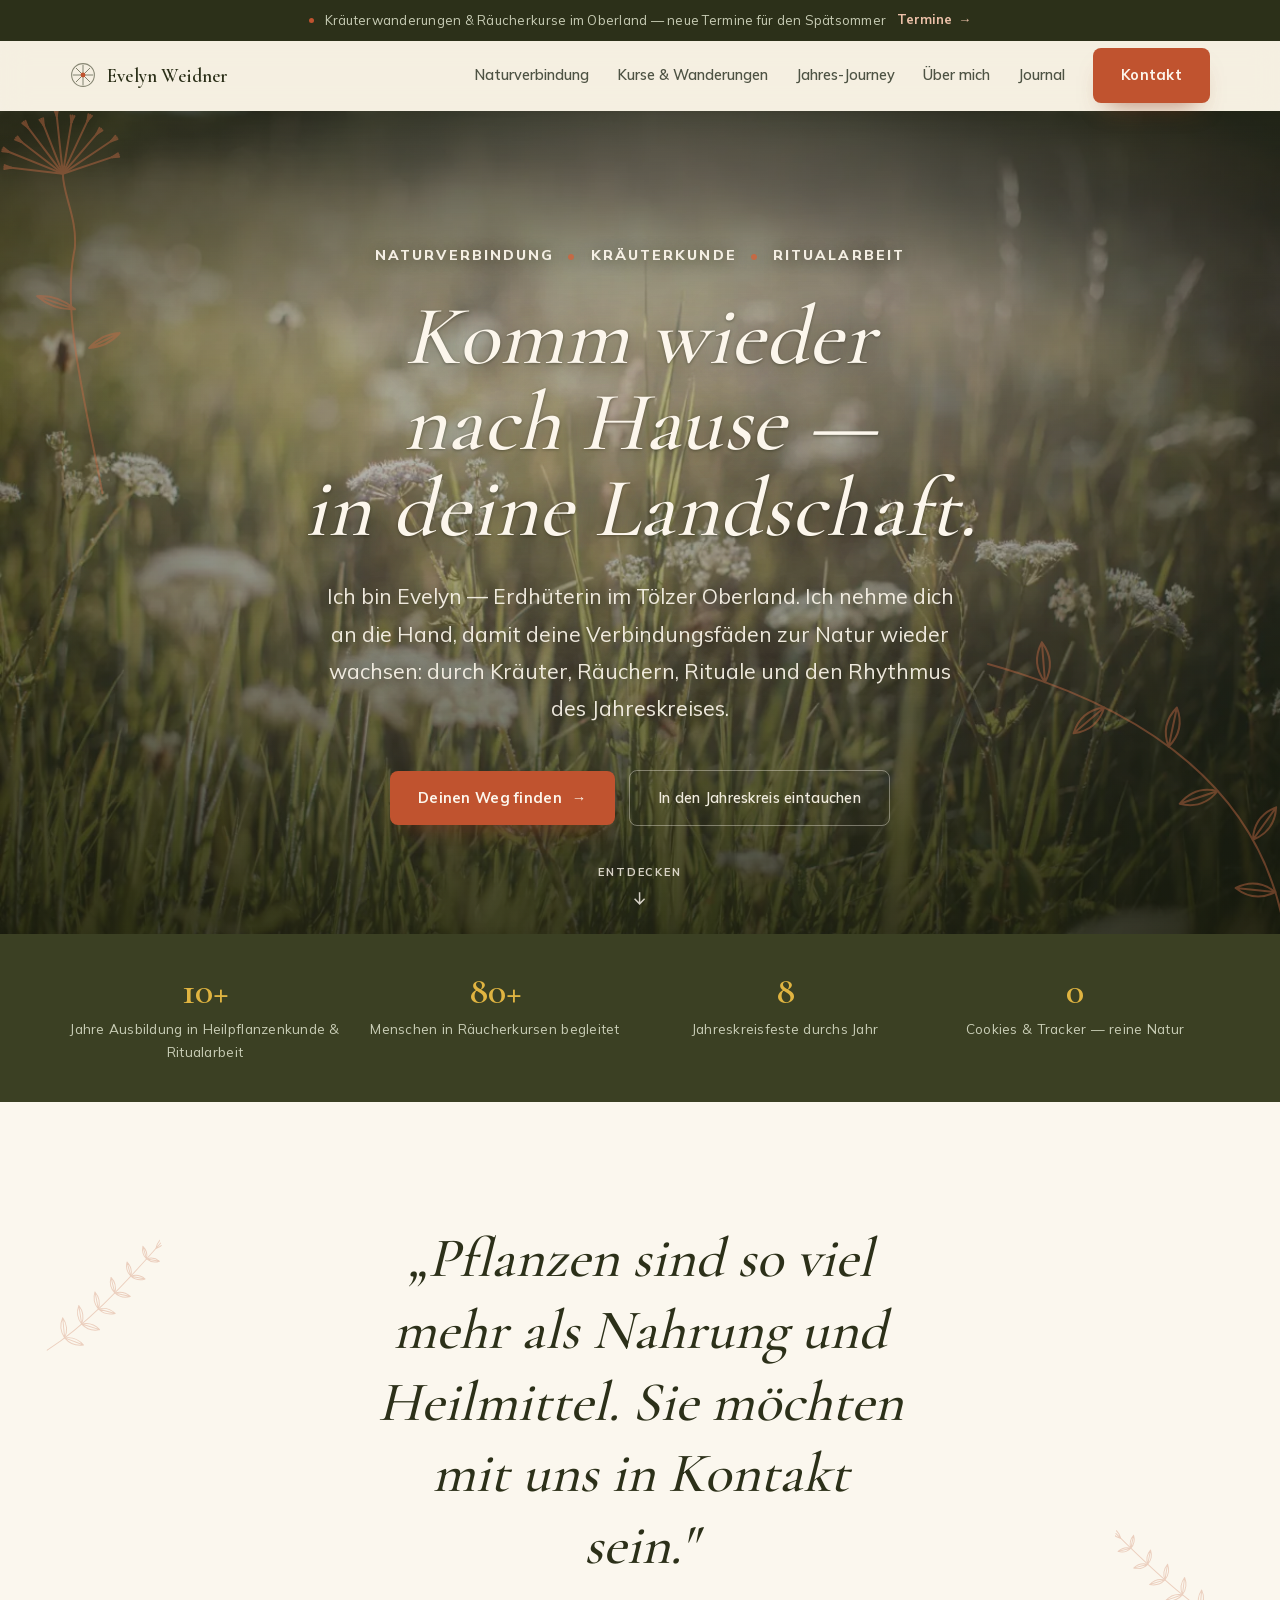
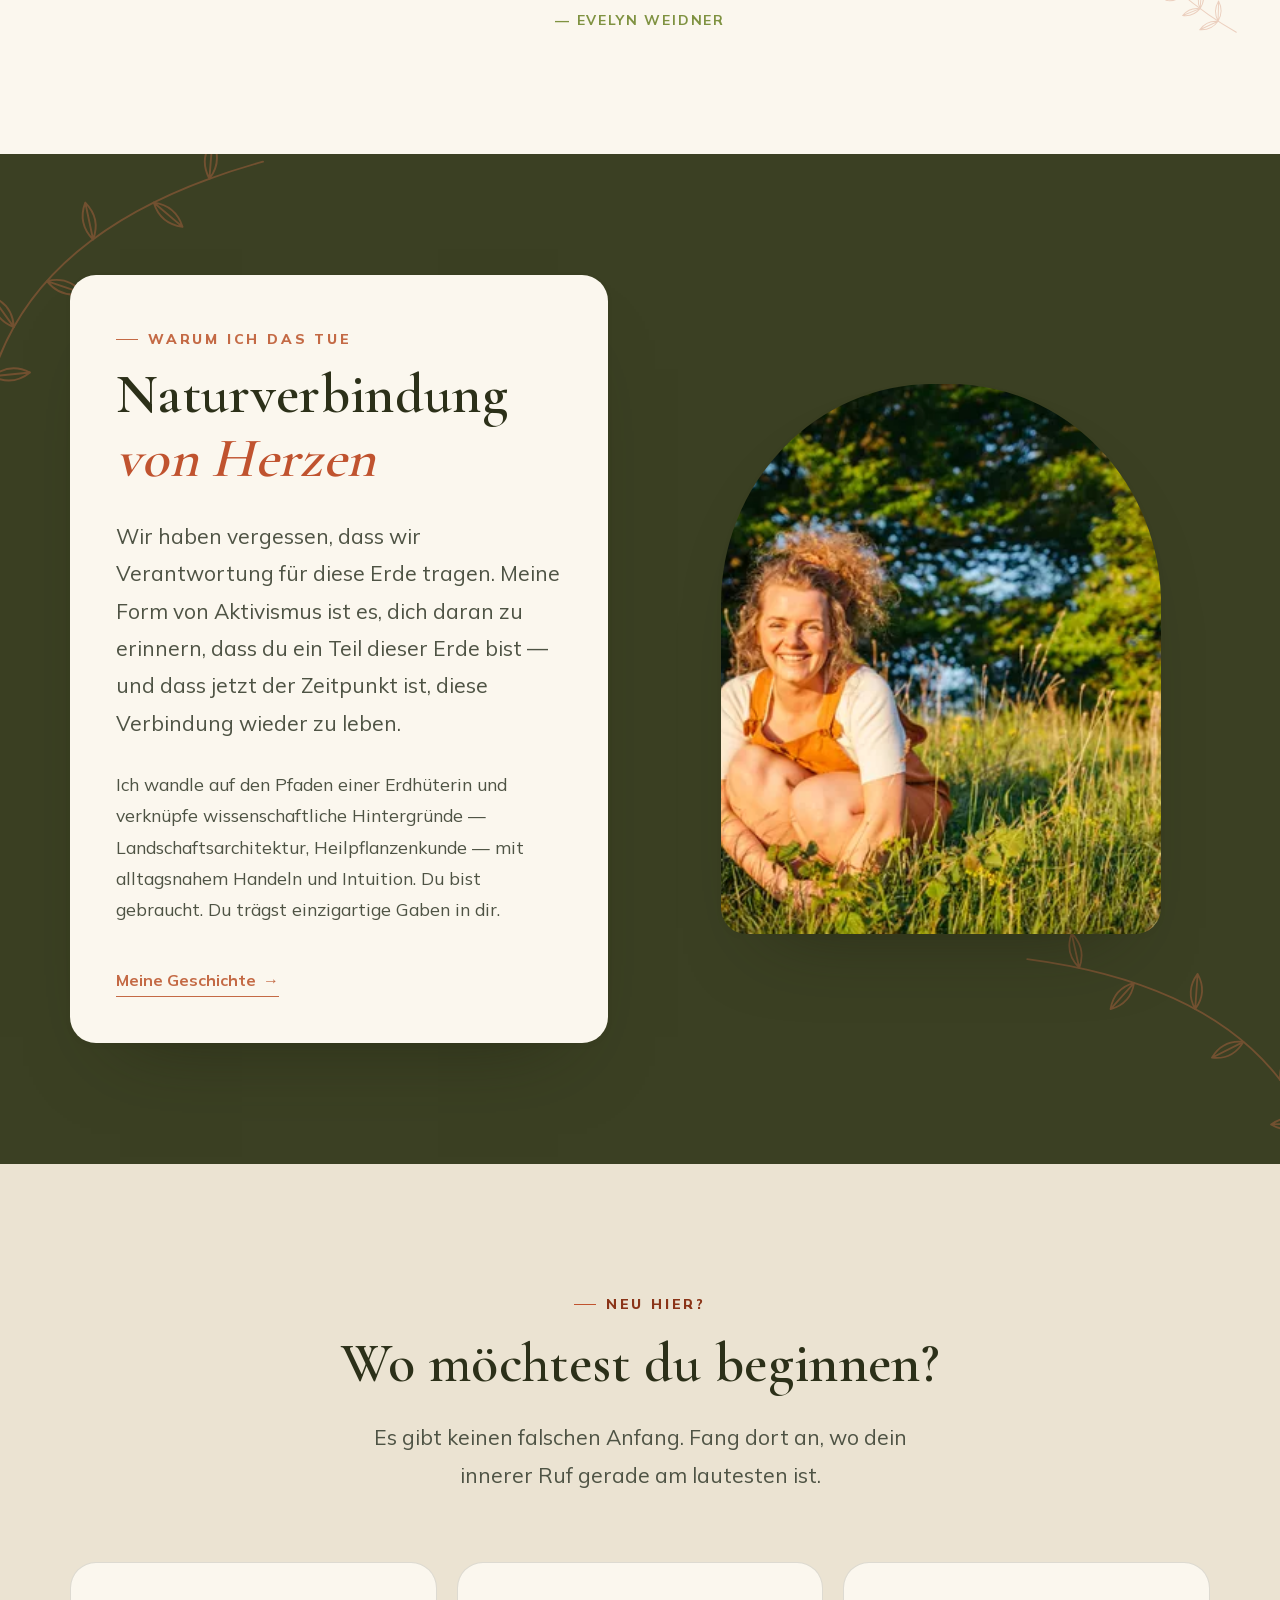
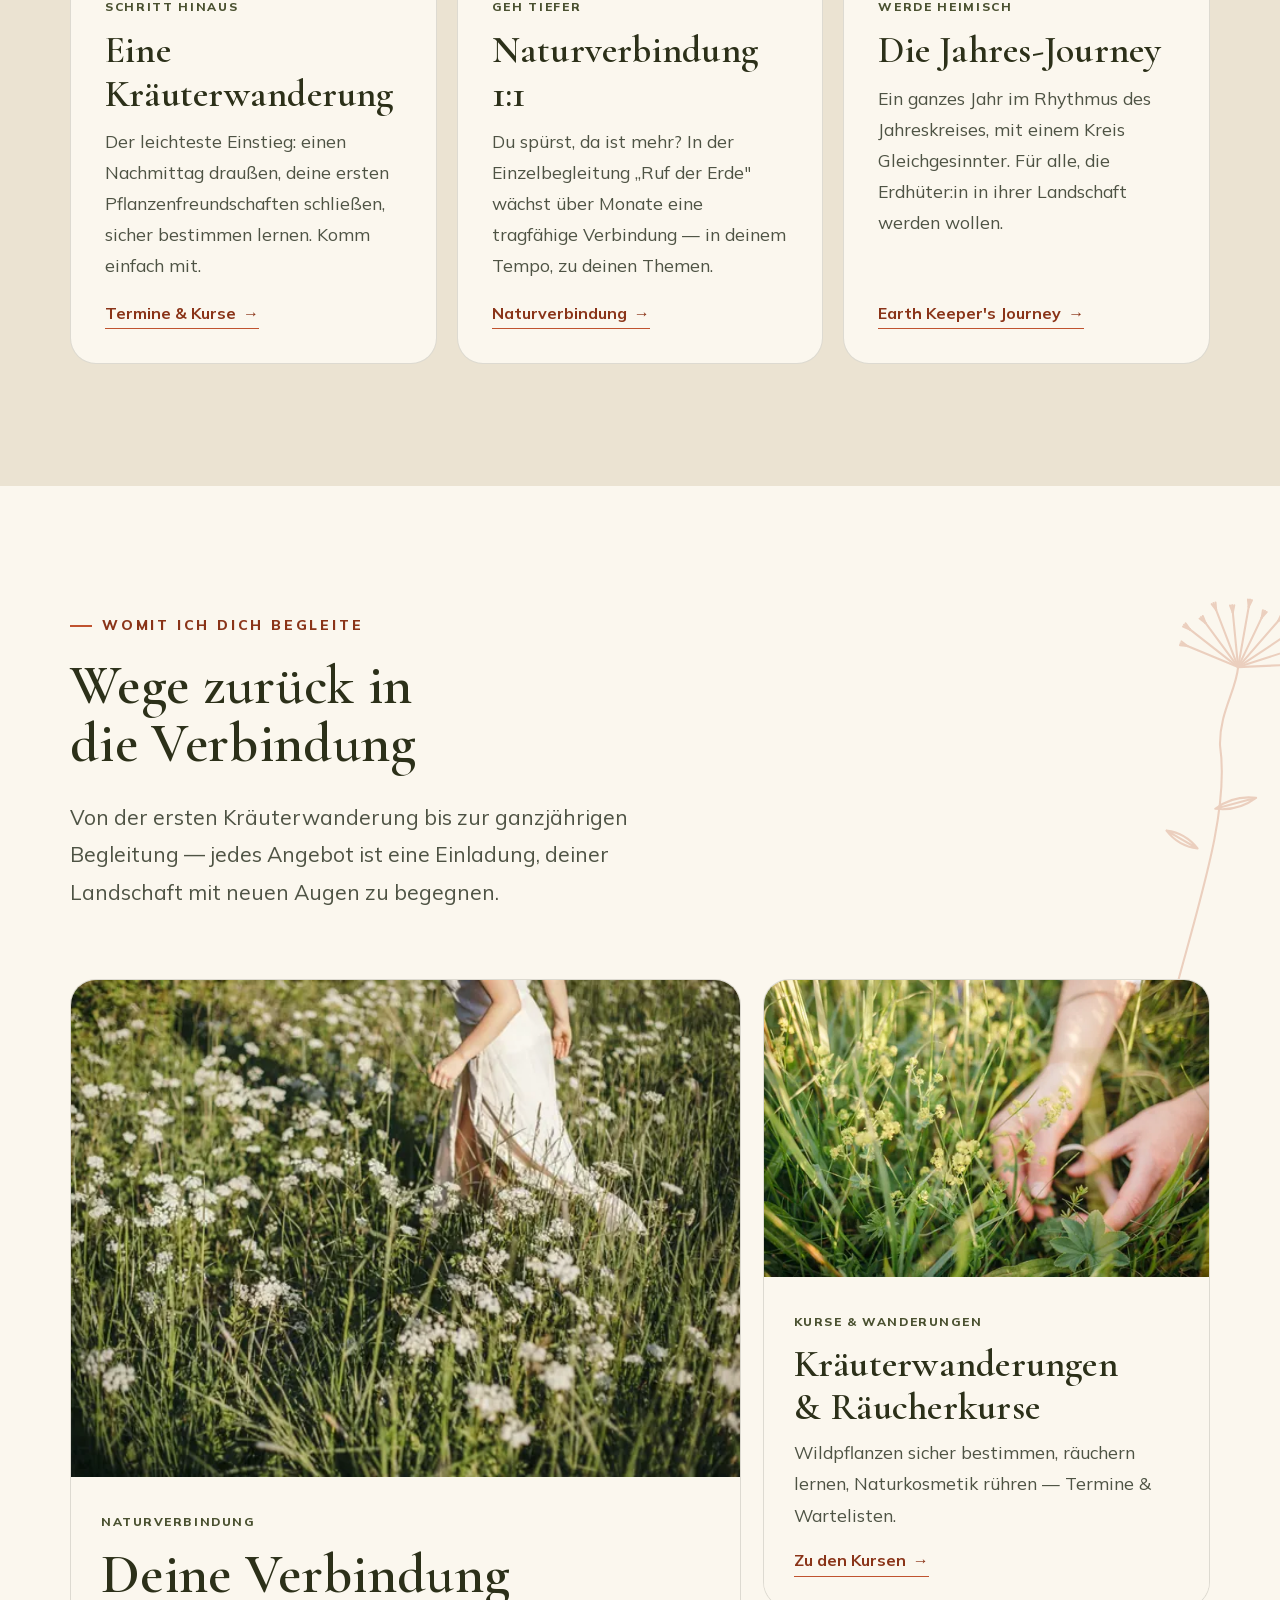
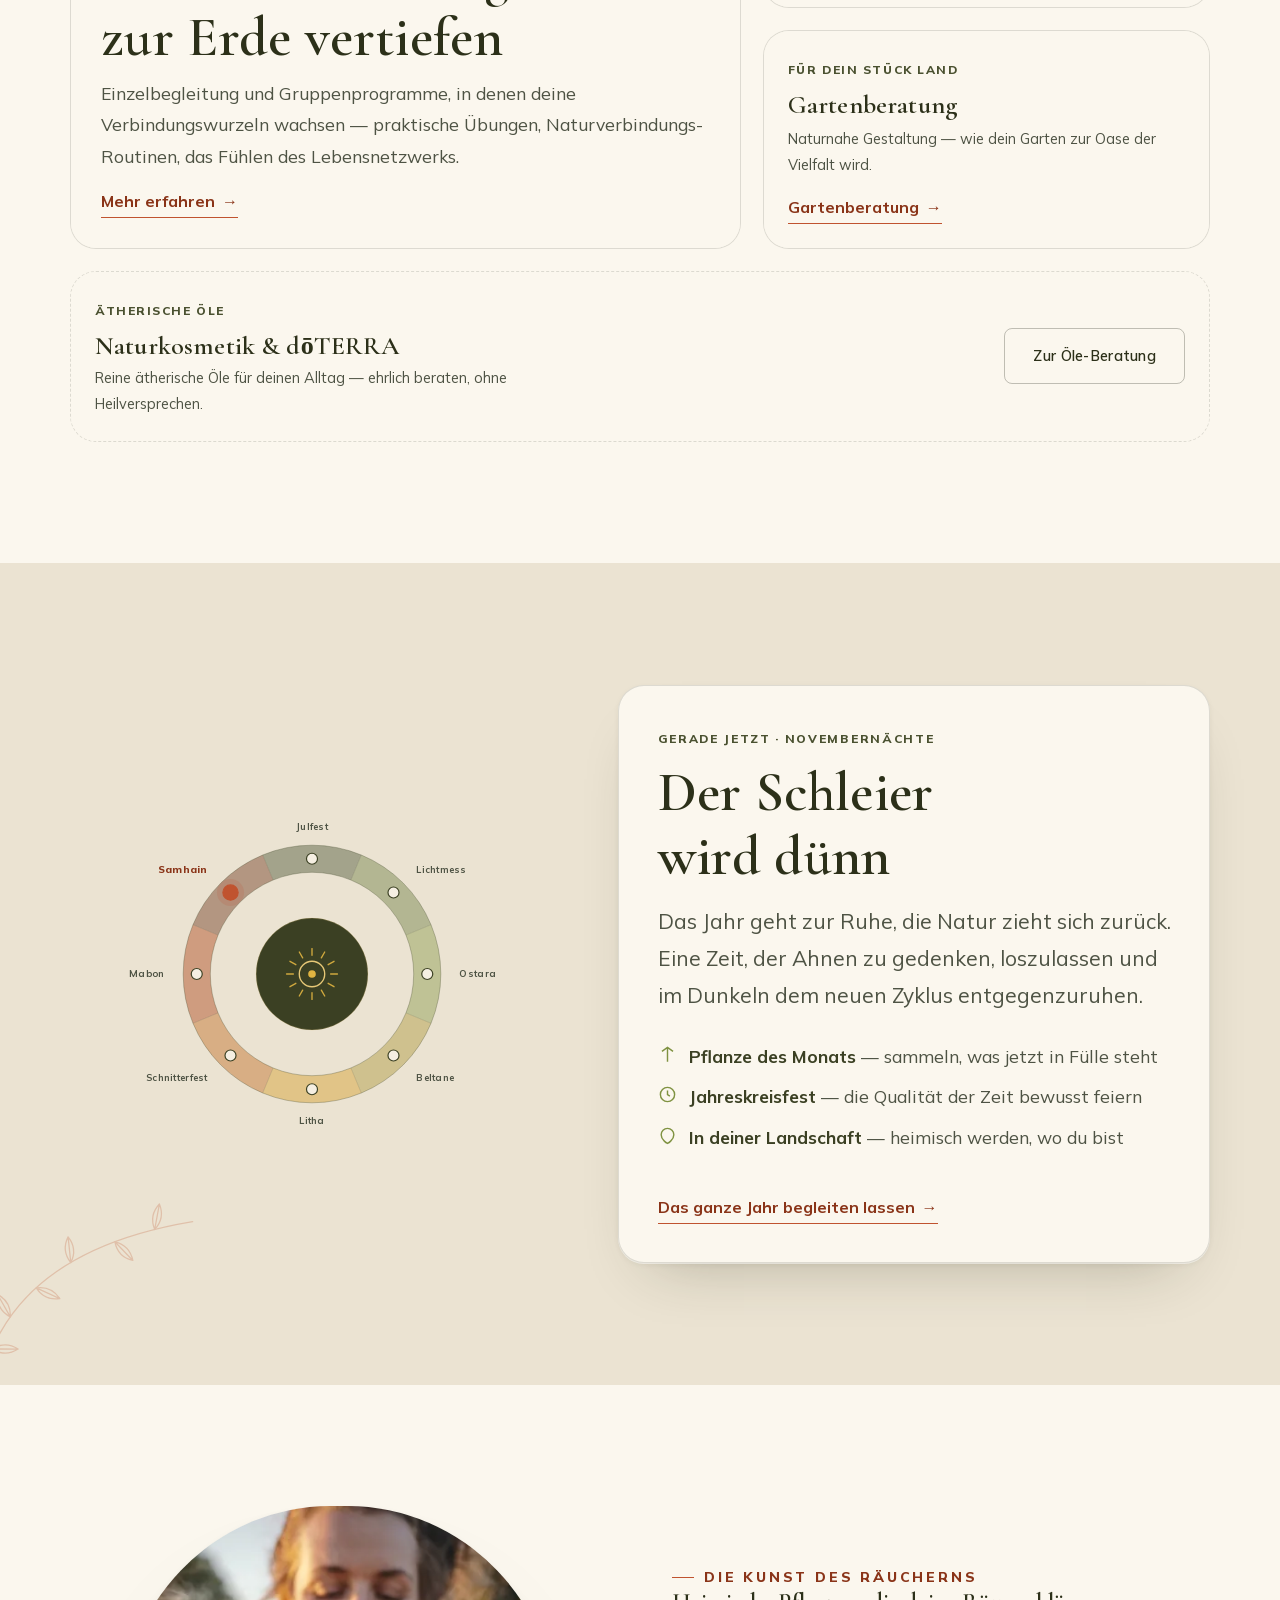
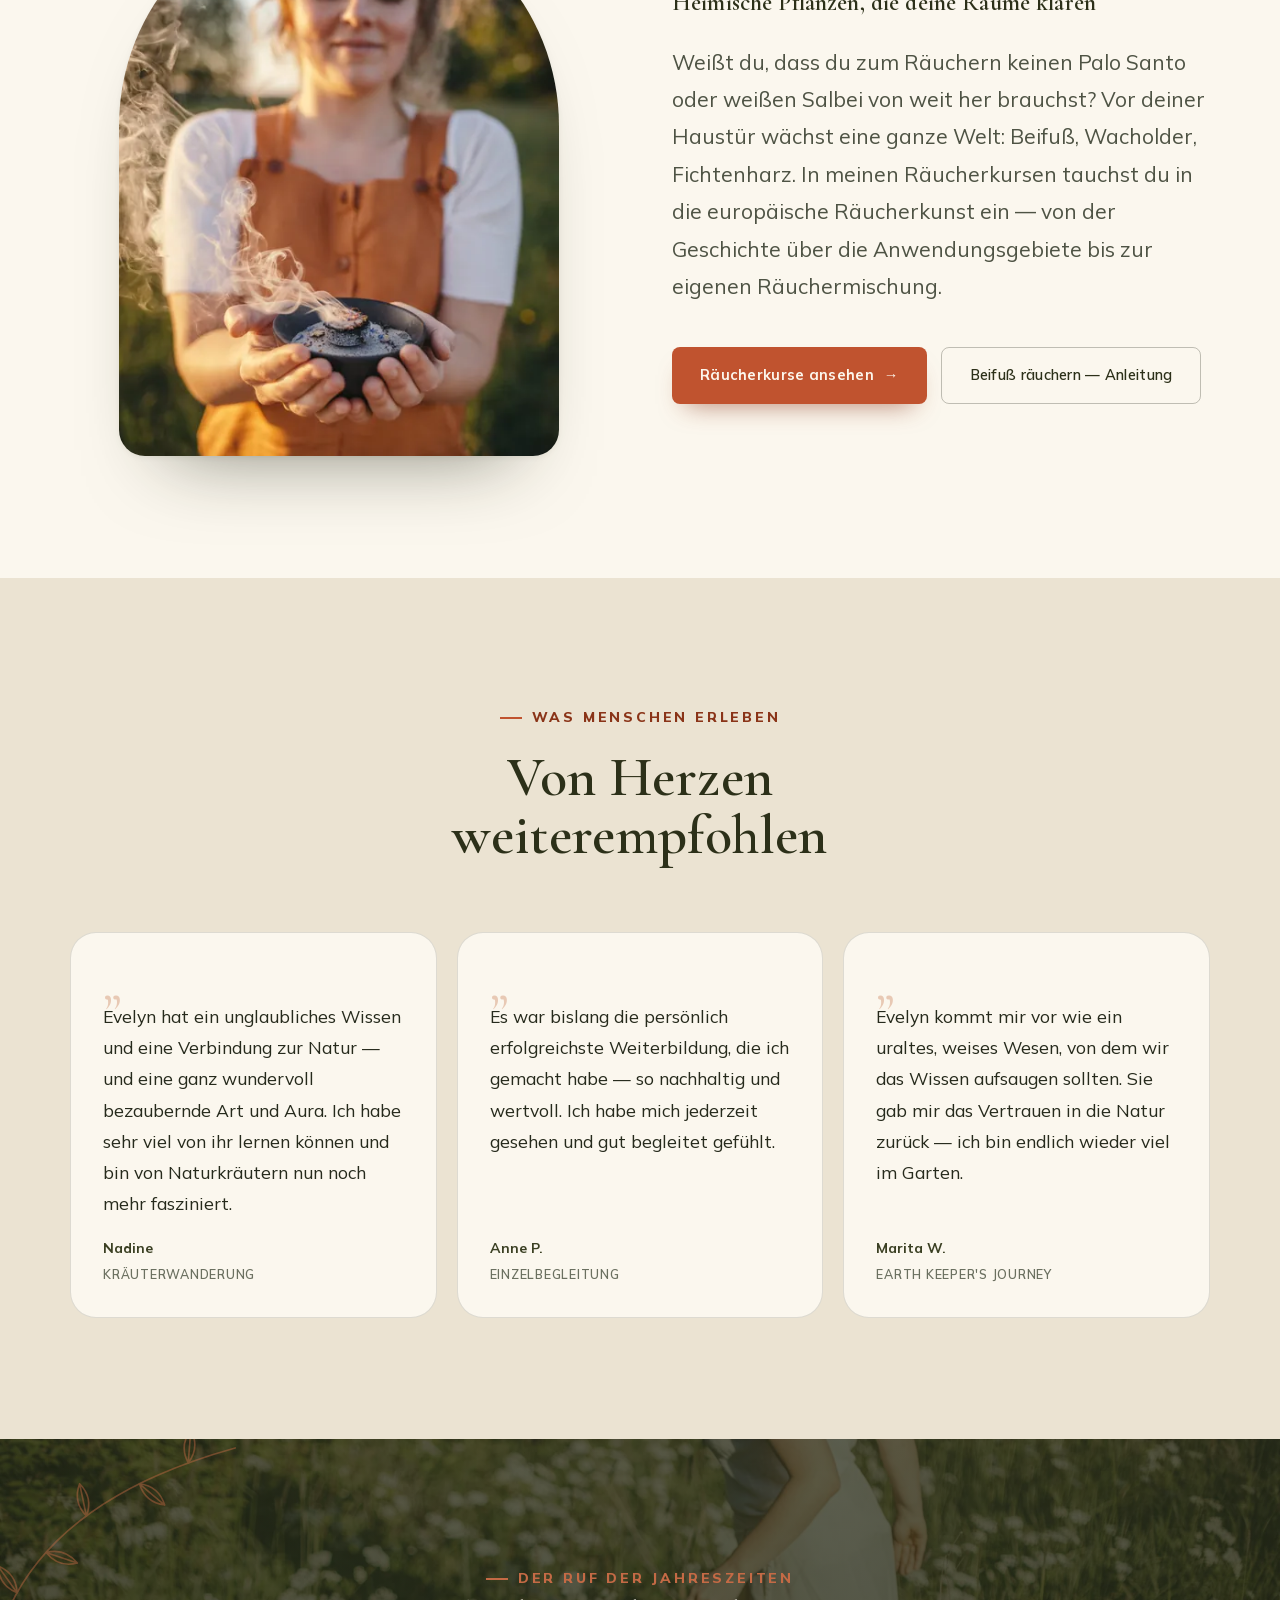
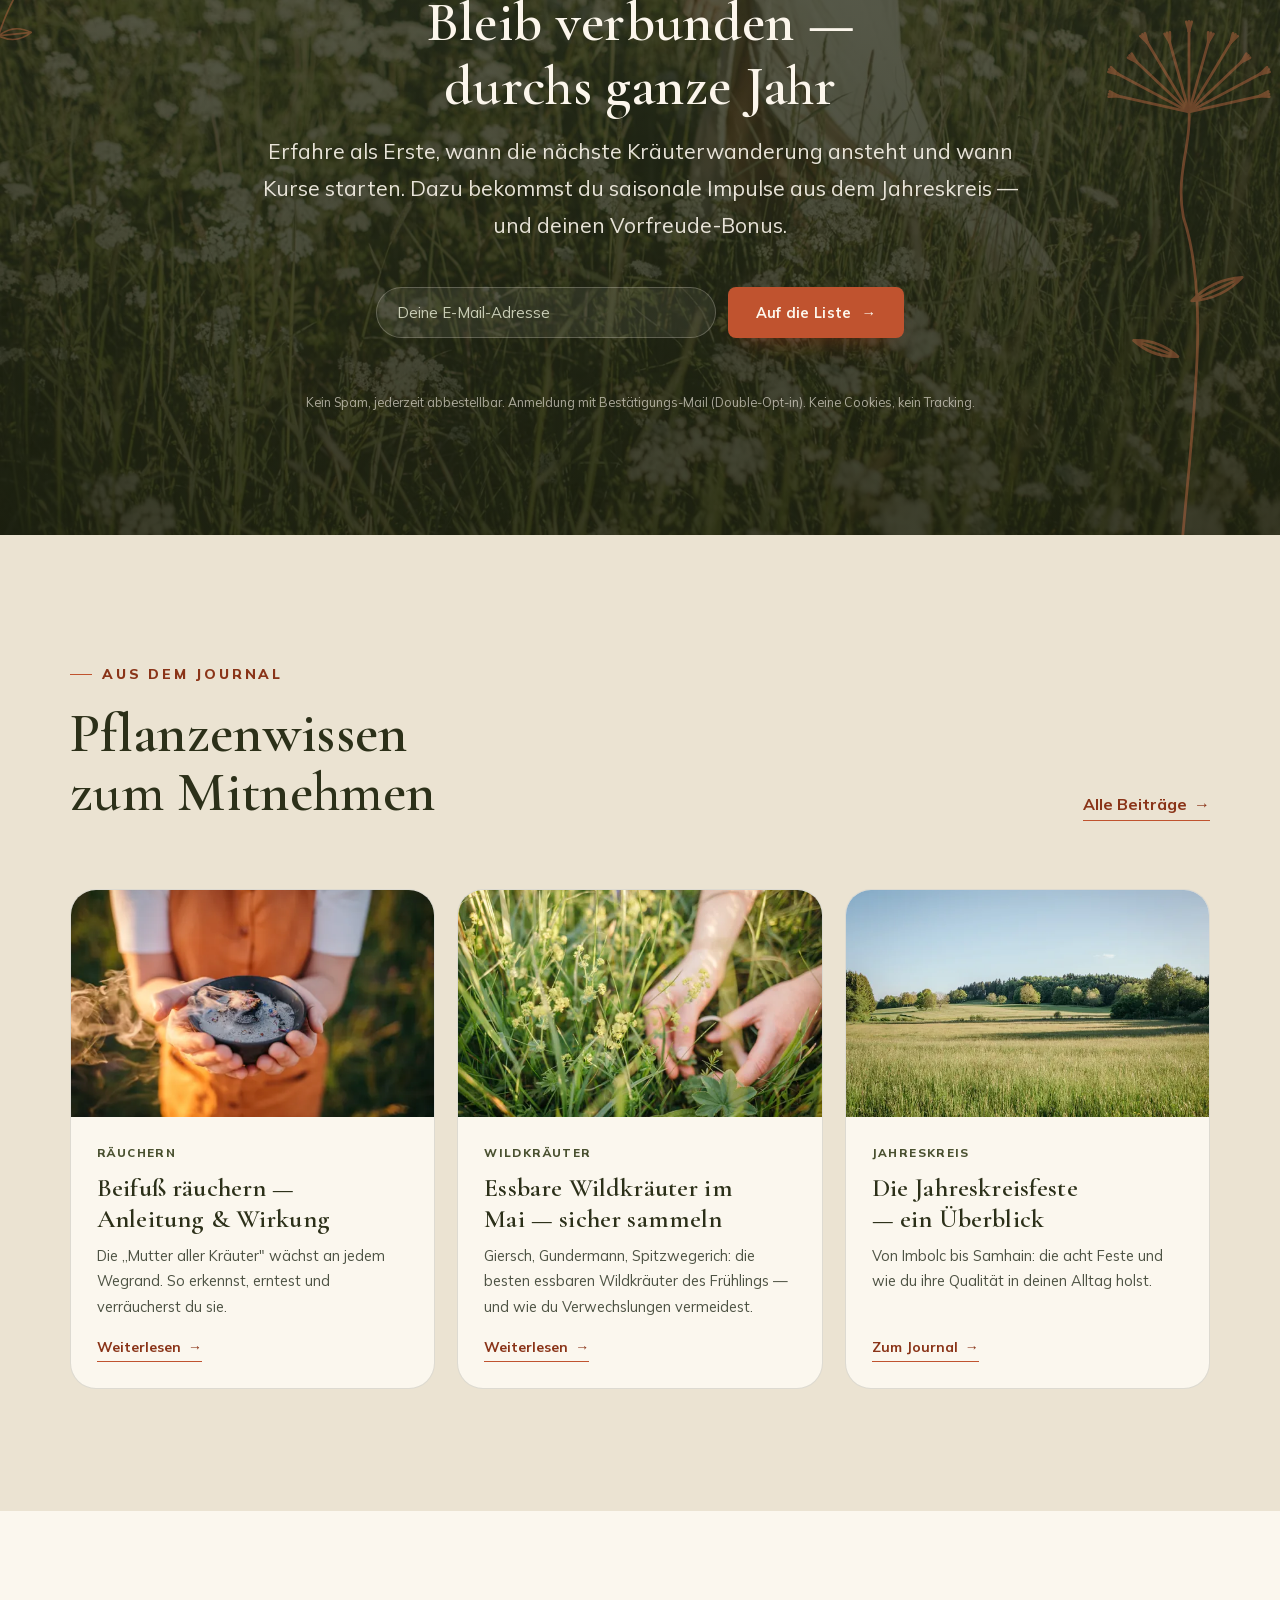
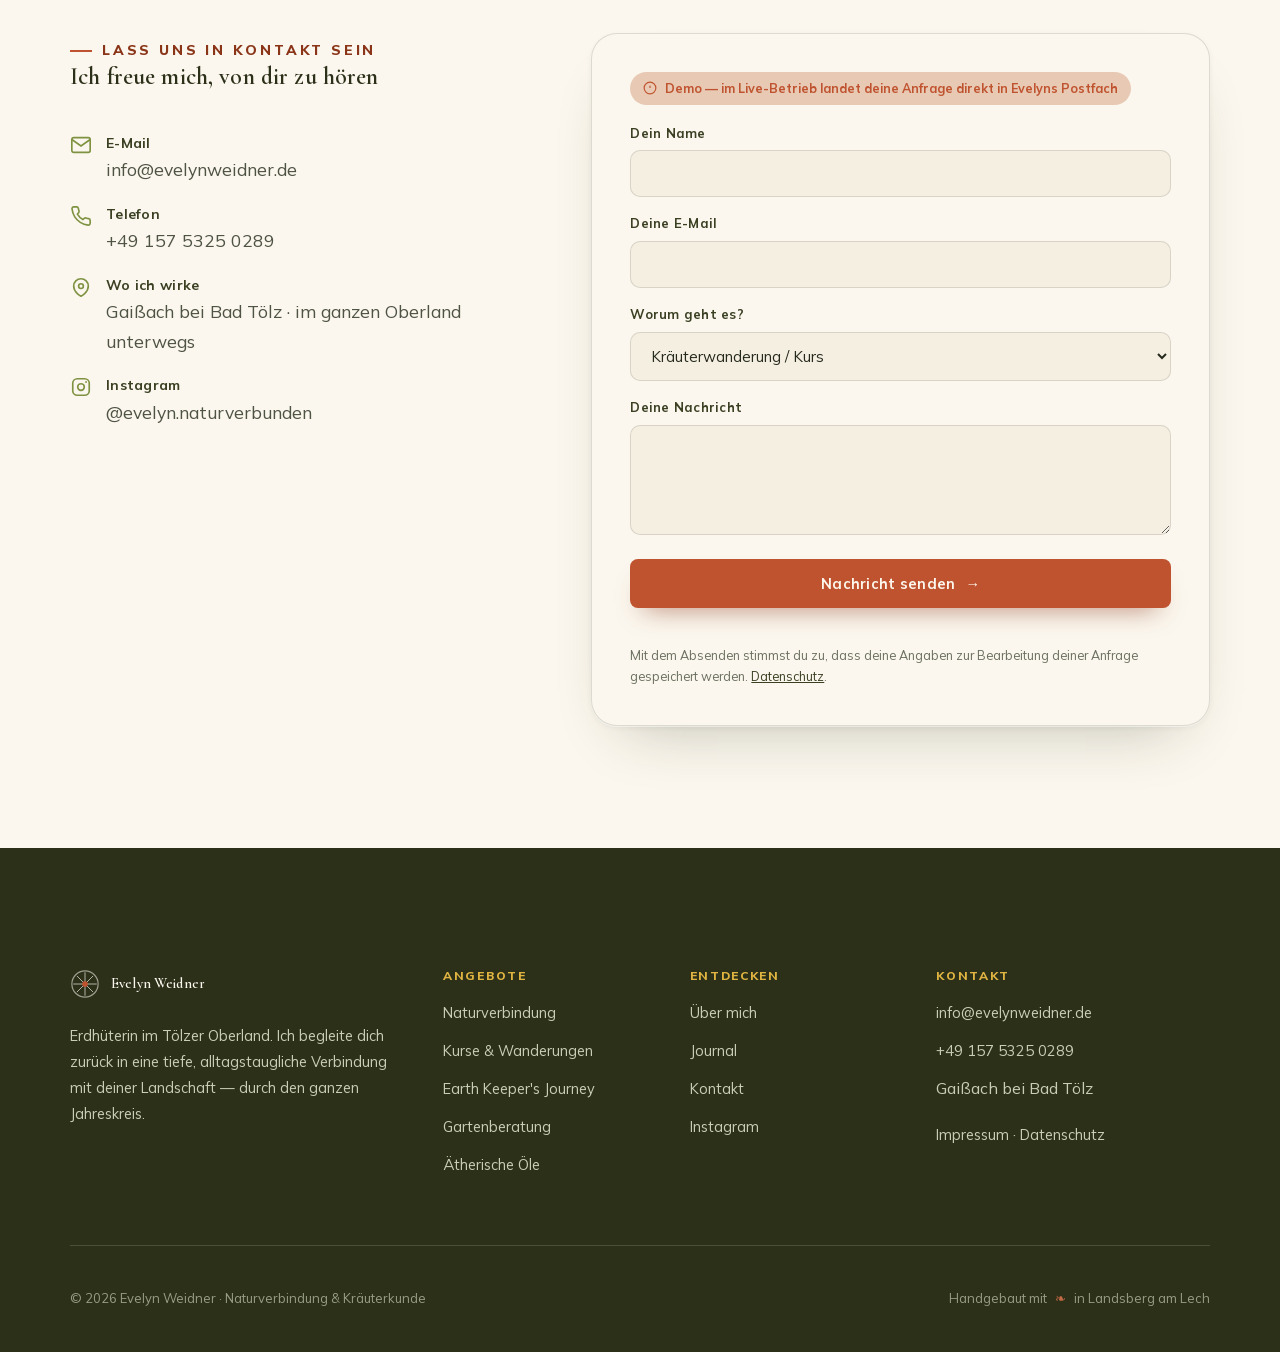
==== commit 59fc816b: "Mobil-Fixes: kompakter Header + premium Jahresrad + Enthüllungs-Mockup - Ankündigungsleiste auf Mobi" ====
--- a/index.html
+++ b/index.html
@@ -74,8 +74,8 @@
   <div class="announce">
     <div class="wrap">
       <span class="dot" aria-hidden="true"></span>
-      <span class="txt">Kräuterwanderungen &amp; Räucherkurse im Oberland — neue Termine für den Spätsommer</span>
-      <a href="kurse.html">Zu den Terminen <span aria-hidden="true">→</span></a>
+      <span class="txt"><span class="a-lg">Kräuterwanderungen &amp; Räucherkurse im Oberland — neue Termine für den Spätsommer</span><span class="a-sm">Neue Termine für den Spätsommer</span></span>
+      <a href="kurse.html">Termine <span aria-hidden="true">→</span></a>
     </div>
   </div>
 
@@ -268,16 +268,38 @@
     <div class="botanik soft" style="left:-24px;bottom:-20px;width:min(18%,220px);transform:rotate(6deg);" aria-hidden="true"><img src="assets/img/bo-ranke.svg" alt="" loading="lazy"></div>
     <div class="wrap season-inner">
       <div class="season-visual reveal">
-        <svg viewBox="0 0 300 300" role="img" aria-label="Der Jahreskreis mit acht Stationen" style="overflow:visible;">
-          <circle cx="150" cy="150" r="120" fill="none" stroke="#3B4023" stroke-width="1" opacity=".4"/>
-          <circle cx="150" cy="150" r="96" fill="none" stroke="#7F9241" stroke-width="1" opacity=".35"/>
+        <svg class="jahresrad" viewBox="-36 -36 472 472" role="img" aria-label="Der Jahreskreis — acht Stationen im Jahreslauf" style="overflow:visible;">
+          <g class="jr-band">
+            <path d="M141.83 59.57 A152 152 0 0 1 258.17 59.57 L245.92 89.13 A120 120 0 0 0 154.08 89.13 Z" fill="#5D6446" opacity=".5"/>
+            <path d="M258.17 59.57 A152 152 0 0 1 340.43 141.83 L310.87 154.08 A120 120 0 0 0 245.92 89.13 Z" fill="#7C8A54" opacity=".5"/>
+            <path d="M340.43 141.83 A152 152 0 0 1 340.43 258.17 L310.87 245.92 A120 120 0 0 0 310.87 154.08 Z" fill="#93A15A" opacity=".5"/>
+            <path d="M340.43 258.17 A152 152 0 0 1 258.17 340.43 L245.92 310.87 A120 120 0 0 0 310.87 245.92 Z" fill="#B39F4C" opacity=".5"/>
+            <path d="M258.17 340.43 A152 152 0 0 1 141.83 340.43 L154.08 310.87 A120 120 0 0 0 245.92 310.87 Z" fill="#D7A63F" opacity=".5"/>
+            <path d="M141.83 340.43 A152 152 0 0 1 59.57 258.17 L89.13 245.92 A120 120 0 0 0 154.08 310.87 Z" fill="#C67A38" opacity=".5"/>
+            <path d="M59.57 258.17 A152 152 0 0 1 59.57 141.83 L89.13 154.08 A120 120 0 0 0 89.13 245.92 Z" fill="#B4562F" opacity=".5"/>
+            <path d="M59.57 141.83 A152 152 0 0 1 141.83 59.57 L154.08 89.13 A120 120 0 0 0 89.13 154.08 Z" fill="#7C4A32" opacity=".5"/>
+          </g>
+          <circle cx="200" cy="200" r="152" fill="none" stroke="#3B4023" stroke-width="1" opacity=".35"/>
+          <circle cx="200" cy="200" r="120" fill="none" stroke="#3B4023" stroke-width="1" opacity=".35"/>
+          <g stroke="#3B4023" stroke-width=".8" opacity=".22">
+            <line x1="154.08" y1="89.13" x2="141.83" y2="59.57"/><line x1="245.92" y1="89.13" x2="258.17" y2="59.57"/>
+            <line x1="310.87" y1="154.08" x2="340.43" y2="141.83"/><line x1="310.87" y1="245.92" x2="340.43" y2="258.17"/>
+            <line x1="245.92" y1="310.87" x2="258.17" y2="340.43"/><line x1="154.08" y1="310.87" x2="141.83" y2="340.43"/>
+            <line x1="89.13" y1="245.92" x2="59.57" y2="258.17"/><line x1="89.13" y1="154.08" x2="59.57" y2="141.83"/>
+          </g>
+          <circle cx="200" cy="200" r="66" fill="#3B4023"/>
+          <circle cx="200" cy="200" r="66" fill="none" stroke="#E7C877" stroke-width="1" opacity=".25"/>
+          <g stroke="#E0B441" stroke-width="1.6" stroke-linecap="round" opacity=".9">
+            <line x1="222.00" y1="200.00" x2="230.00" y2="200.00"/><line x1="219.05" y1="211.00" x2="225.98" y2="215.00"/>
+            <line x1="211.00" y1="219.05" x2="215.00" y2="225.98"/><line x1="200.00" y1="222.00" x2="200.00" y2="230.00"/>
+            <line x1="189.00" y1="219.05" x2="185.00" y2="225.98"/><line x1="180.95" y1="211.00" x2="174.02" y2="215.00"/>
+            <line x1="178.00" y1="200.00" x2="170.00" y2="200.00"/><line x1="180.95" y1="189.00" x2="174.02" y2="185.00"/>
+            <line x1="189.00" y1="180.95" x2="185.00" y2="174.02"/><line x1="200.00" y1="178.00" x2="200.00" y2="170.00"/>
+            <line x1="211.00" y1="180.95" x2="215.00" y2="174.02"/><line x1="219.05" y1="189.00" x2="225.98" y2="185.00"/>
+          </g>
+          <circle cx="200" cy="200" r="15" fill="none" stroke="#E7C877" stroke-width="1.6"/>
+          <circle cx="200" cy="200" r="4.5" fill="#E0B441"/>
           <g id="seasonNodes"></g>
-          <circle cx="150" cy="150" r="34" fill="#3B4023"/>
-          <g stroke="#EBD9A6" stroke-width="1.3" fill="none" stroke-linecap="round">
-            <circle cx="150" cy="150" r="10"/>
-            <path d="M150 132v5M150 163v5M132 150h5M163 150h5M137.3 137.3l3.5 3.5M159.2 159.2l3.5 3.5M162.7 137.3l-3.5 3.5M140.8 159.2l-3.5 3.5"/>
-          </g>
-          <circle cx="150" cy="150" r="3" fill="#C0532F"/>
         </svg>
       </div>
       <div class="season-card reveal d1">
--- a/assets/site.css
+++ b/assets/site.css
@@ -179,8 +179,9 @@
   .announce .wrap{display:flex;align-items:center;justify-content:center;gap:11px;padding:9px 0;flex-wrap:wrap;text-align:center;}
   .announce span.txt{font-size:13px;letter-spacing:.02em;color:var(--on-forest-dim);}
   .announce .dot{width:5px;height:5px;border-radius:50%;background:var(--terra);flex:none;}
-  .announce a{color:#EBC0A8;font-weight:700;font-size:13px;display:inline-flex;align-items:center;gap:6px;border-bottom:1px solid transparent;transition:border-color .2s,color .2s;}
+  .announce a{color:#EBC0A8;font-weight:700;font-size:13px;display:inline-flex;align-items:center;gap:6px;border-bottom:1px solid transparent;transition:border-color .2s,color .2s;white-space:nowrap;}
   .announce a:hover{color:#F4D8C7;border-color:#EBC0A8;}
+  .announce .a-sm{display:none;}
 
   /* Botanische Linien-Overlays (Terrakotta, halbtransparent) — die Xálish-Signatur */
   .botanik{position:absolute;pointer-events:none;z-index:0;color:var(--terra-line);opacity:.45;}
@@ -412,6 +413,13 @@
     .feature-band.reverse .fb-media{order:-1;}
     .botanik{opacity:.3 !important;}
   }
+  @media (max-width:600px){
+    /* Ankündigungsleiste kompakt: 1 Zeile statt 3 (war ~112px hoch) */
+    .announce .wrap{gap:9px;padding:7px 0;flex-wrap:nowrap;}
+    .announce .a-lg{display:none;} .announce .a-sm{display:inline;}
+    .announce span.txt{font-size:11.5px;white-space:nowrap;overflow:hidden;text-overflow:ellipsis;min-width:0;}
+    .announce a{font-size:11.5px;flex:none;}
+  }
   @media (max-width:540px){
     .trust-grid{grid-template-columns:repeat(2,1fr);}
     .site-footer .f-top{grid-template-columns:1fr;}
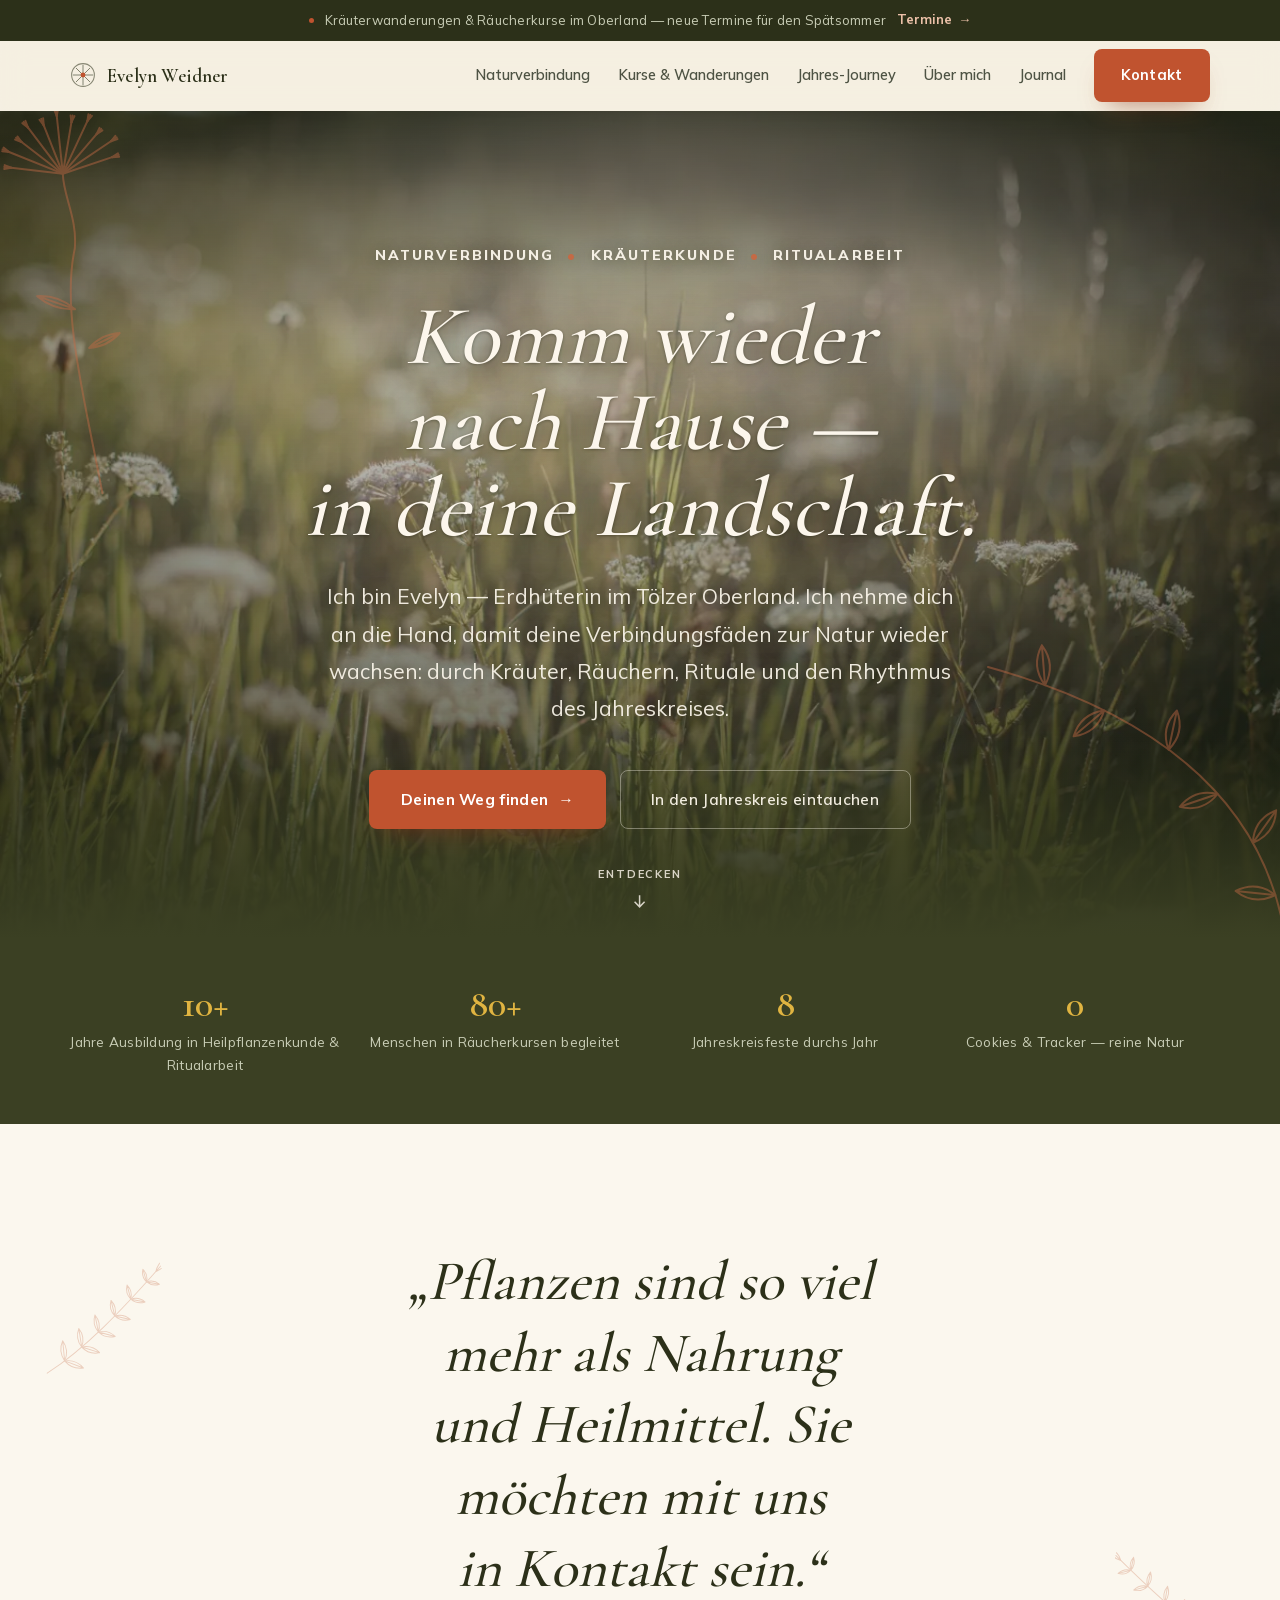
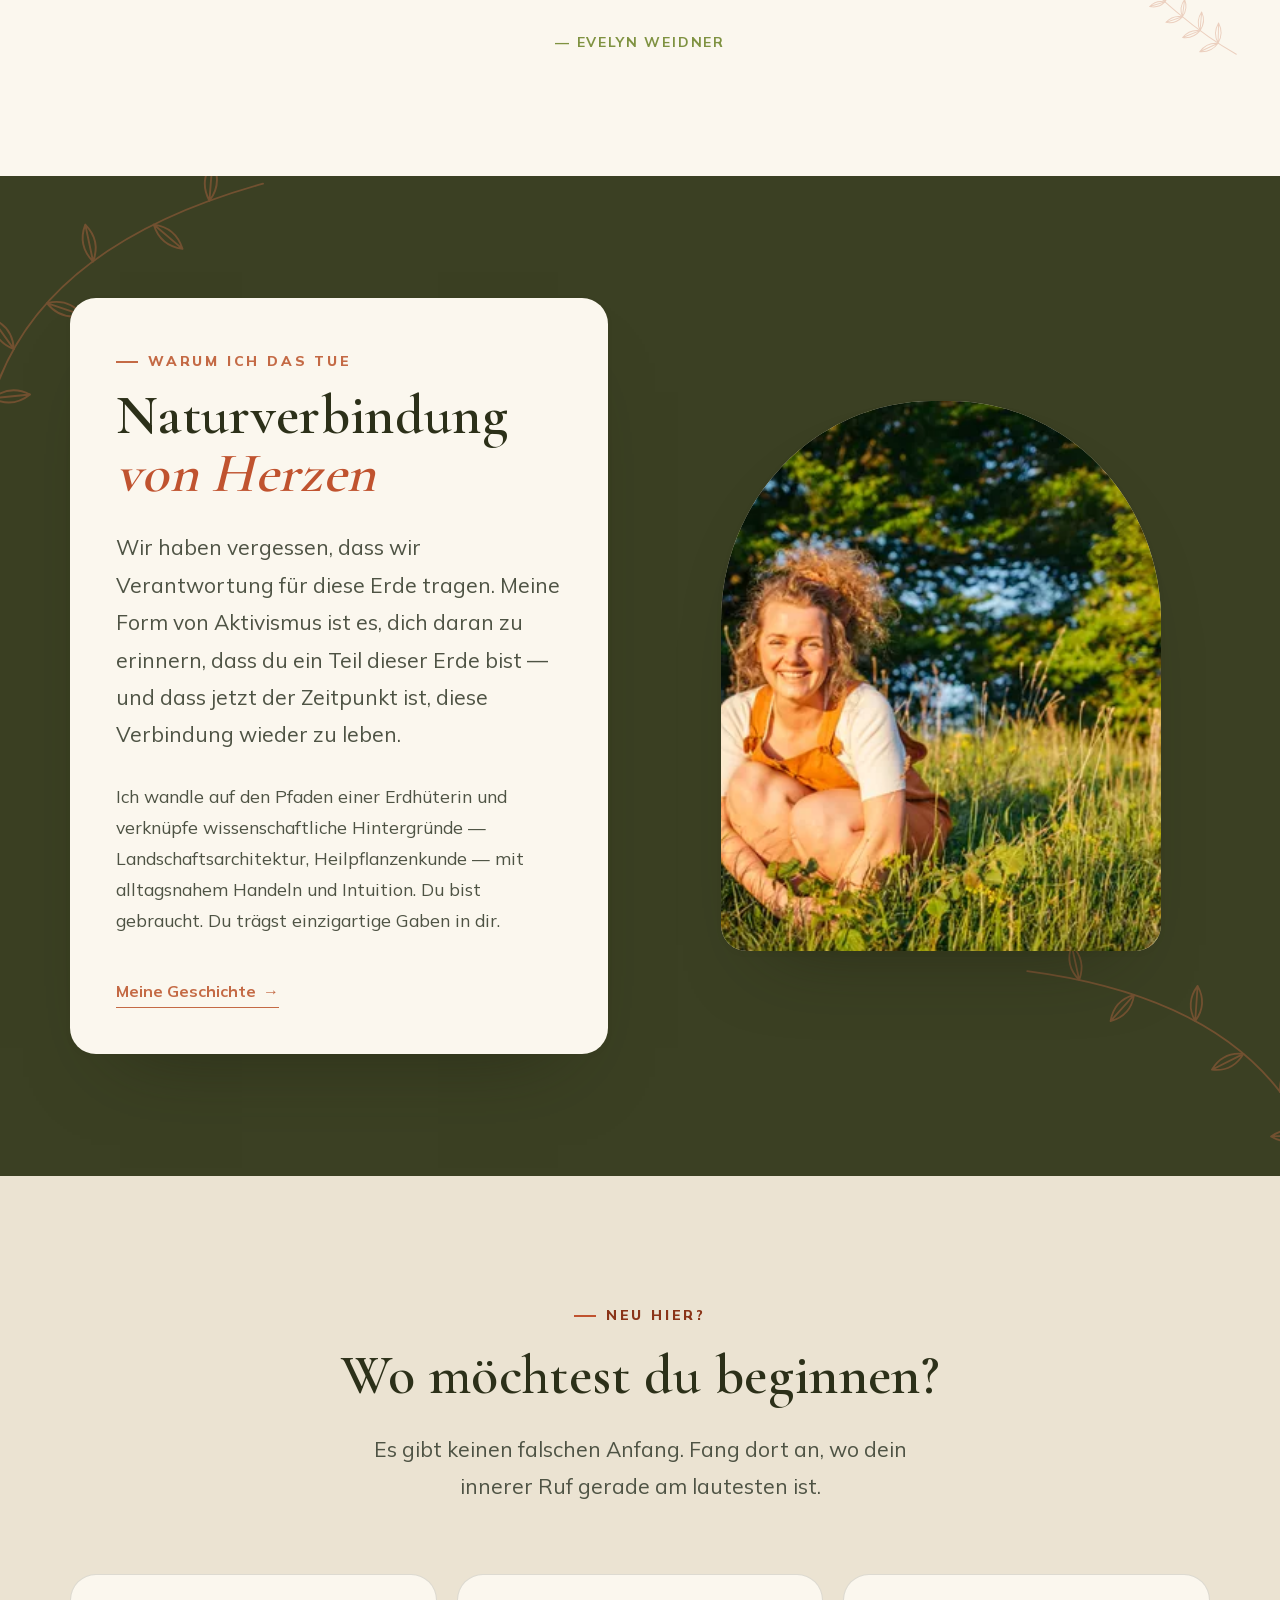
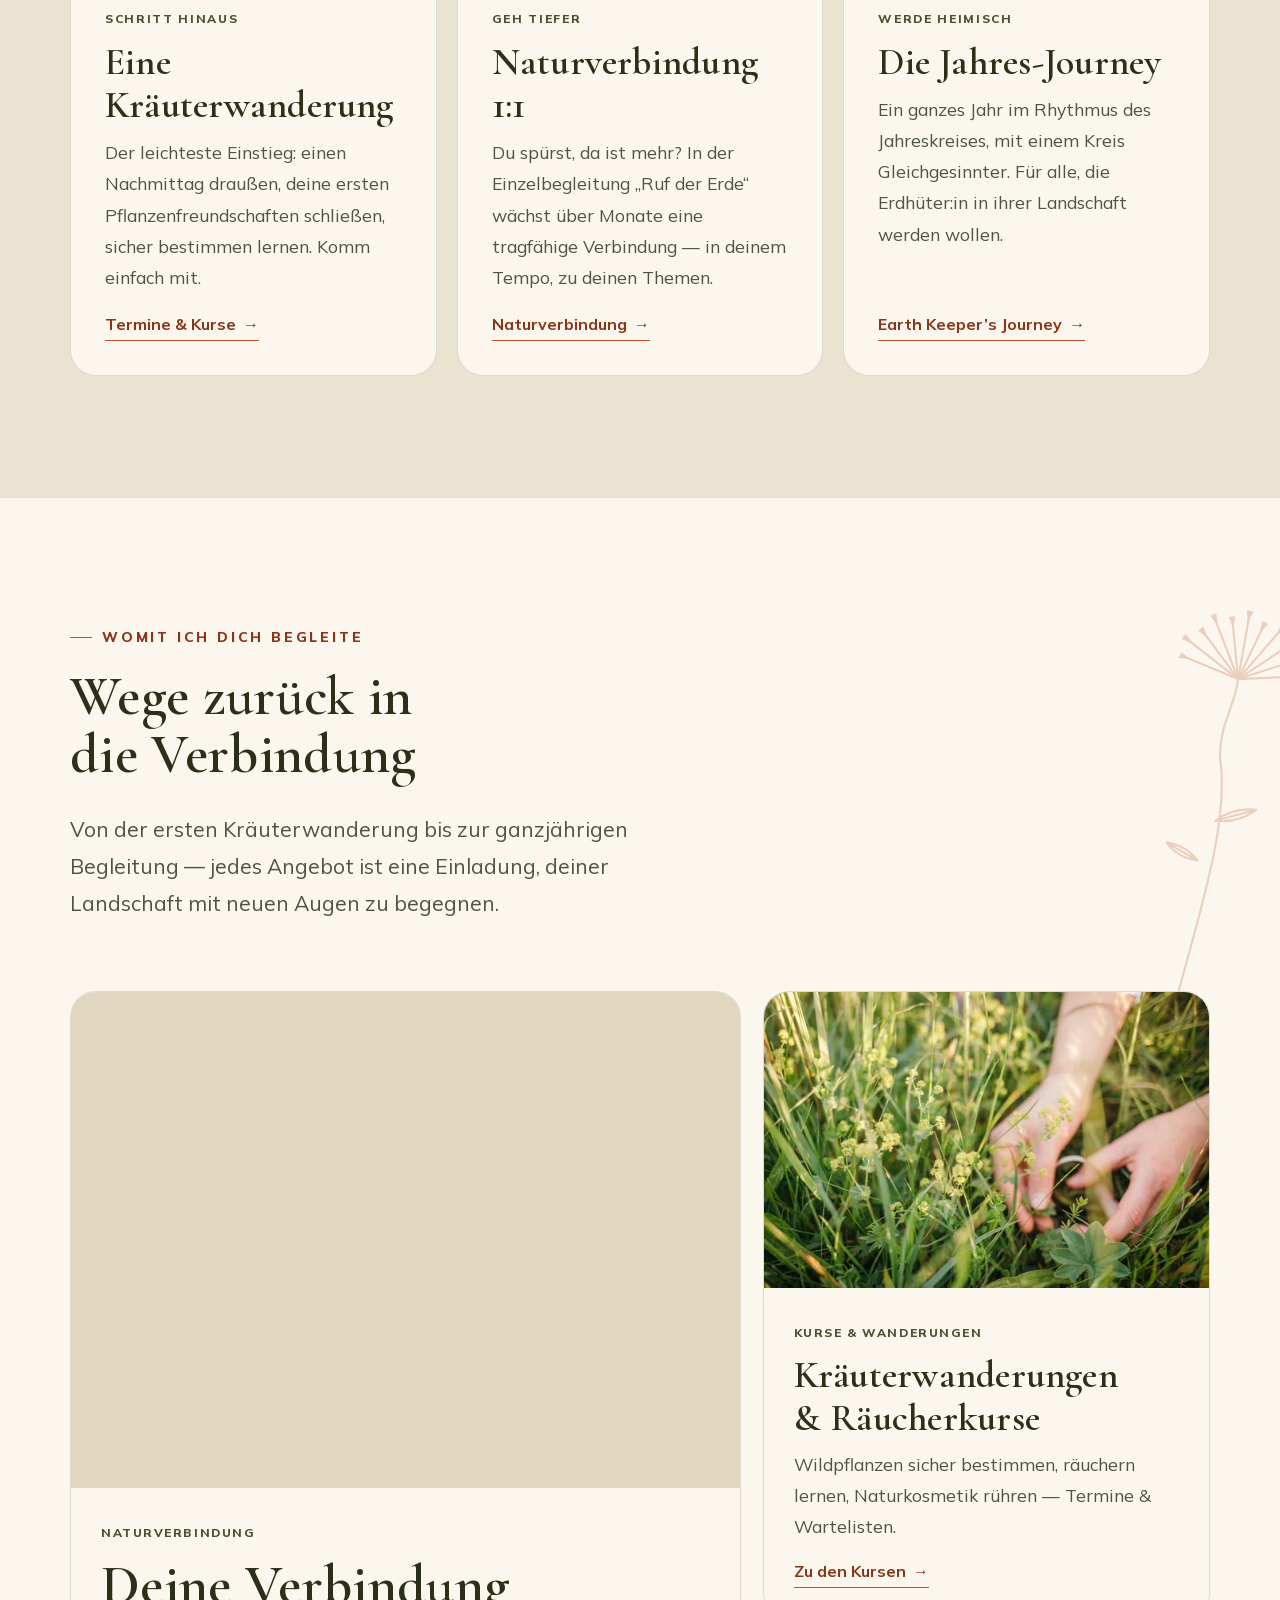
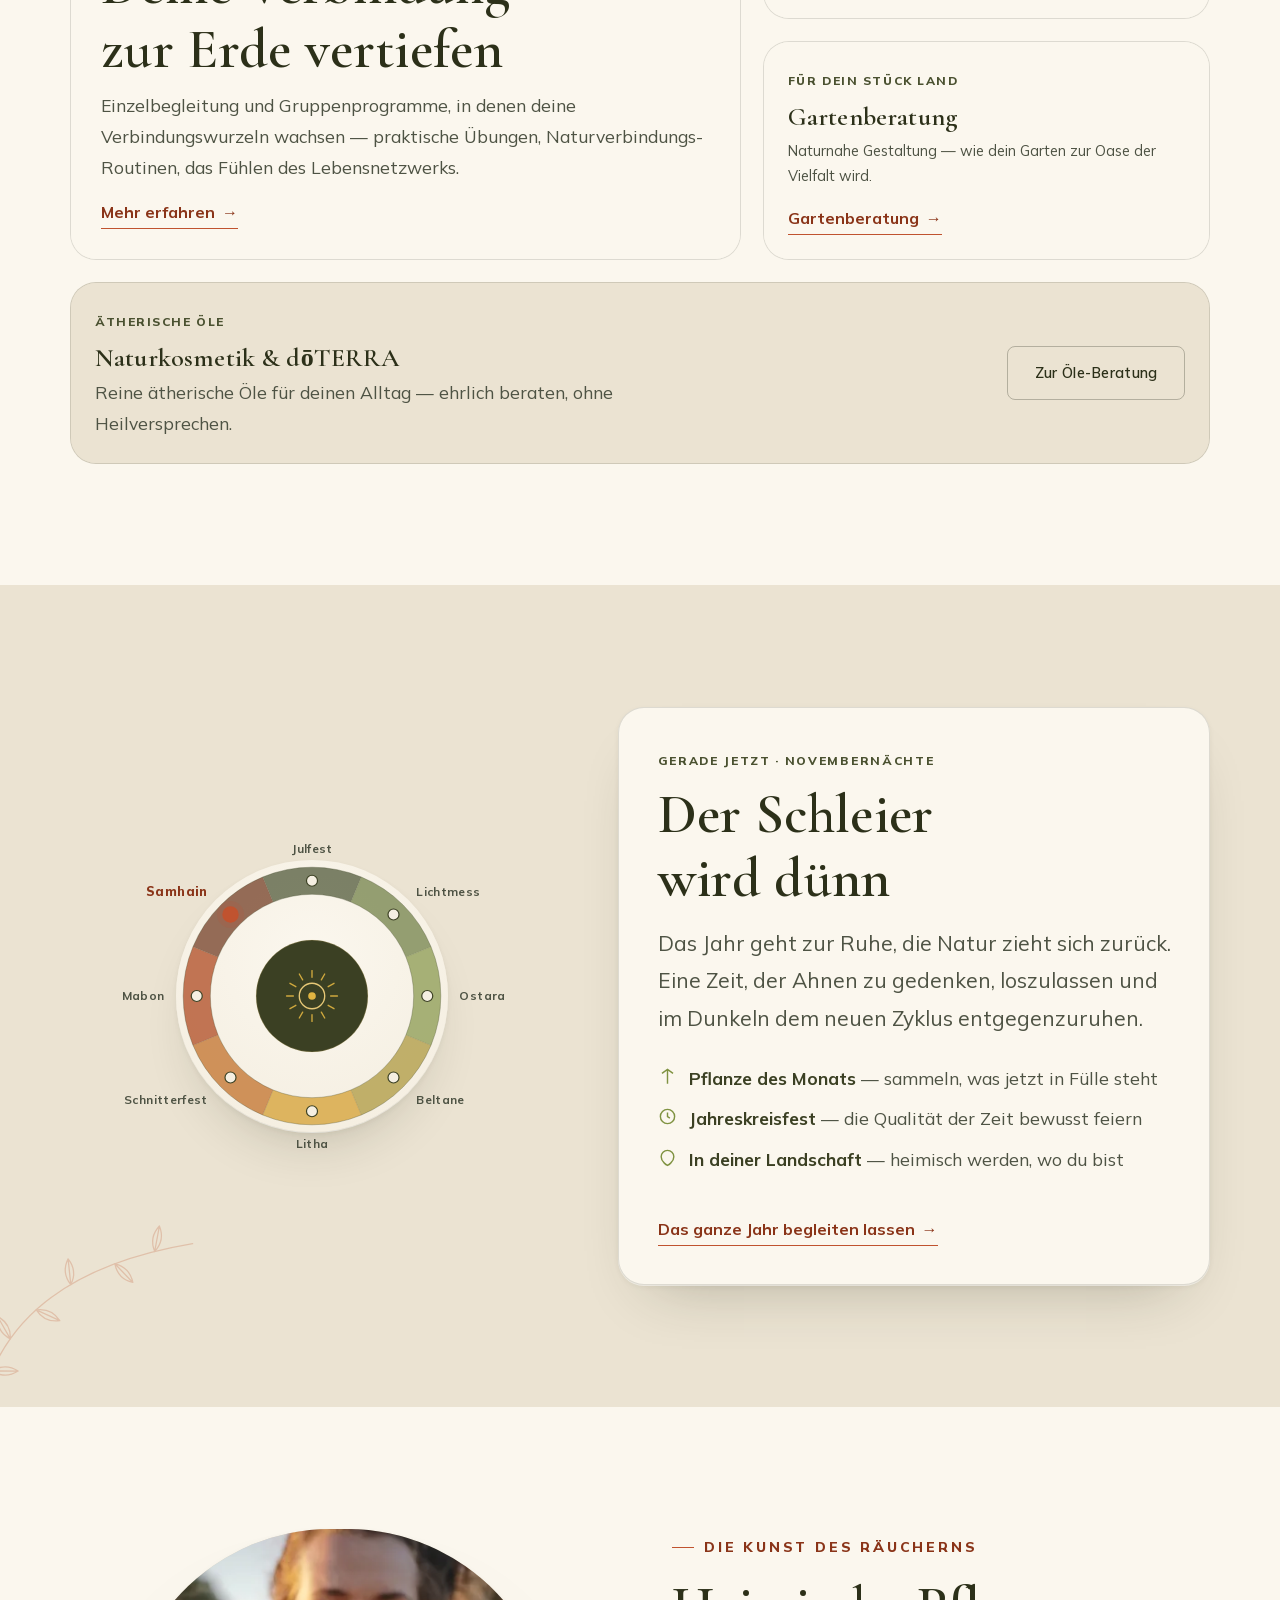
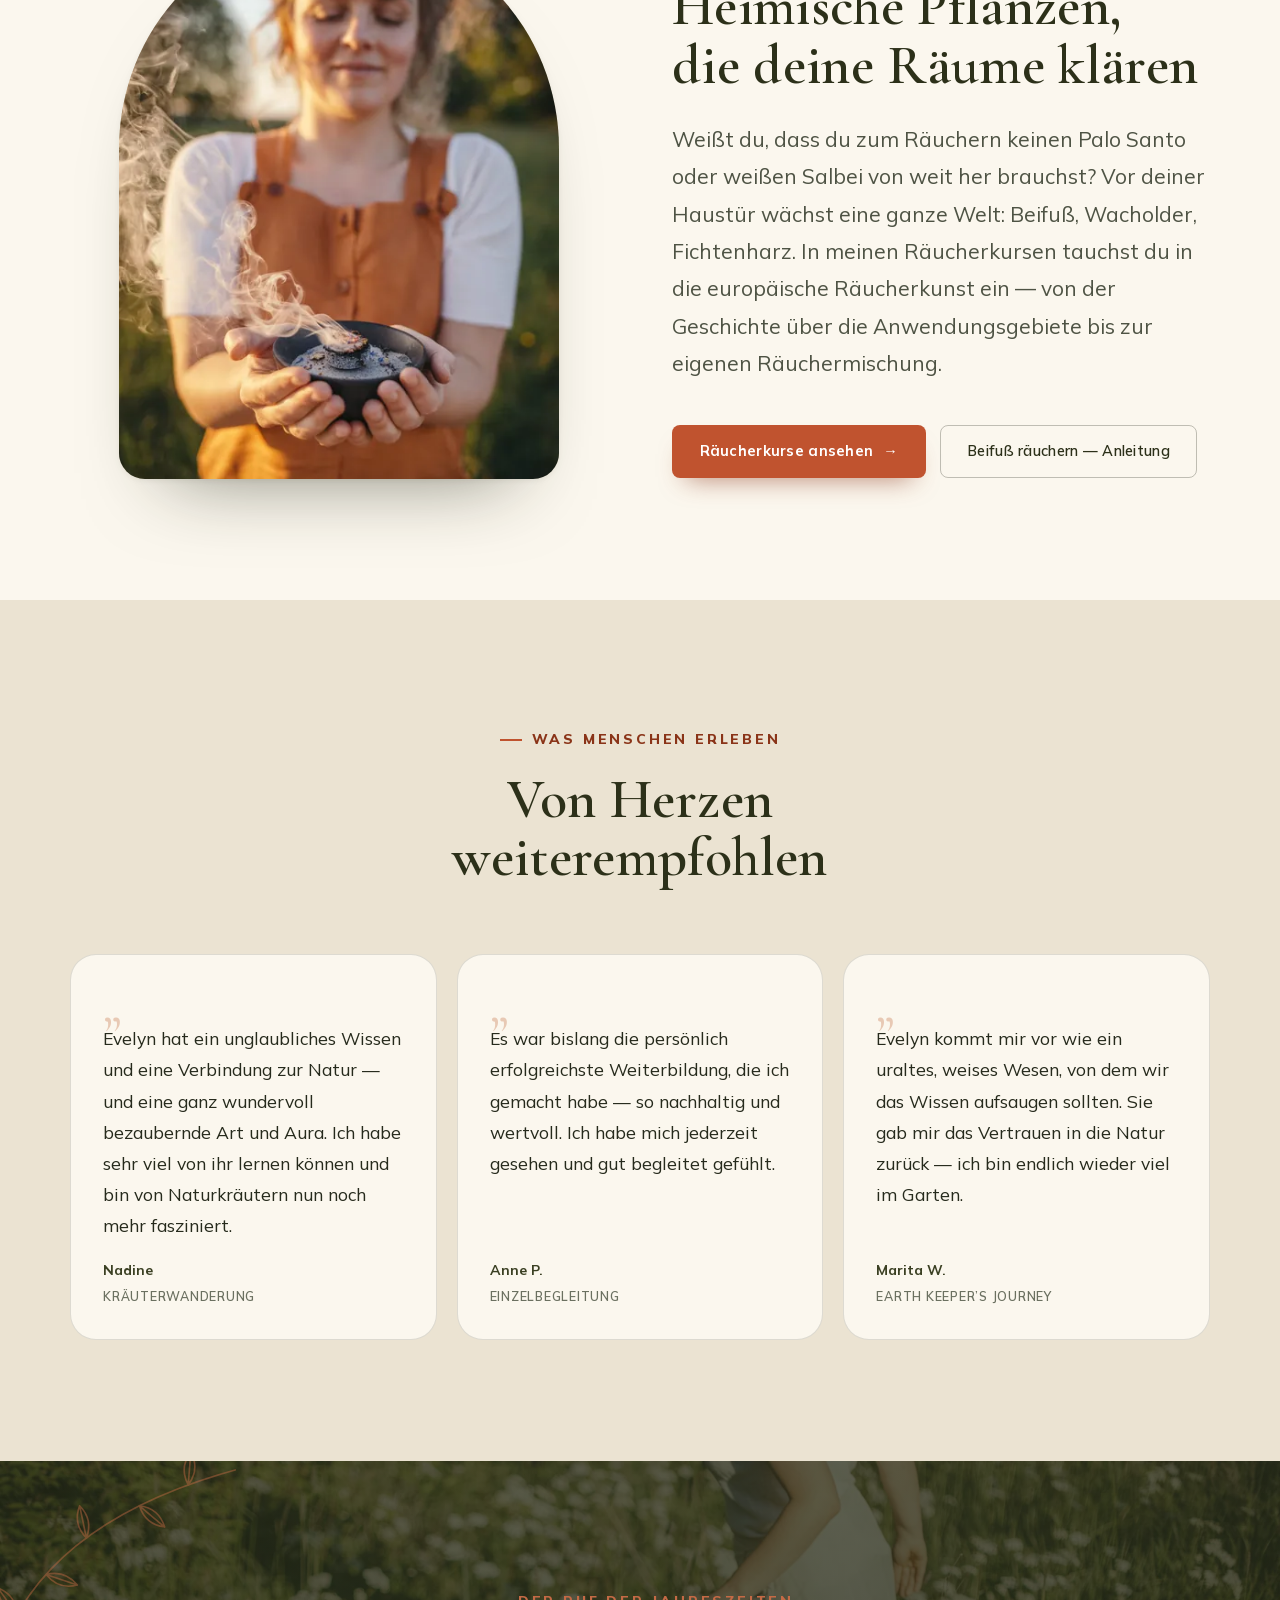
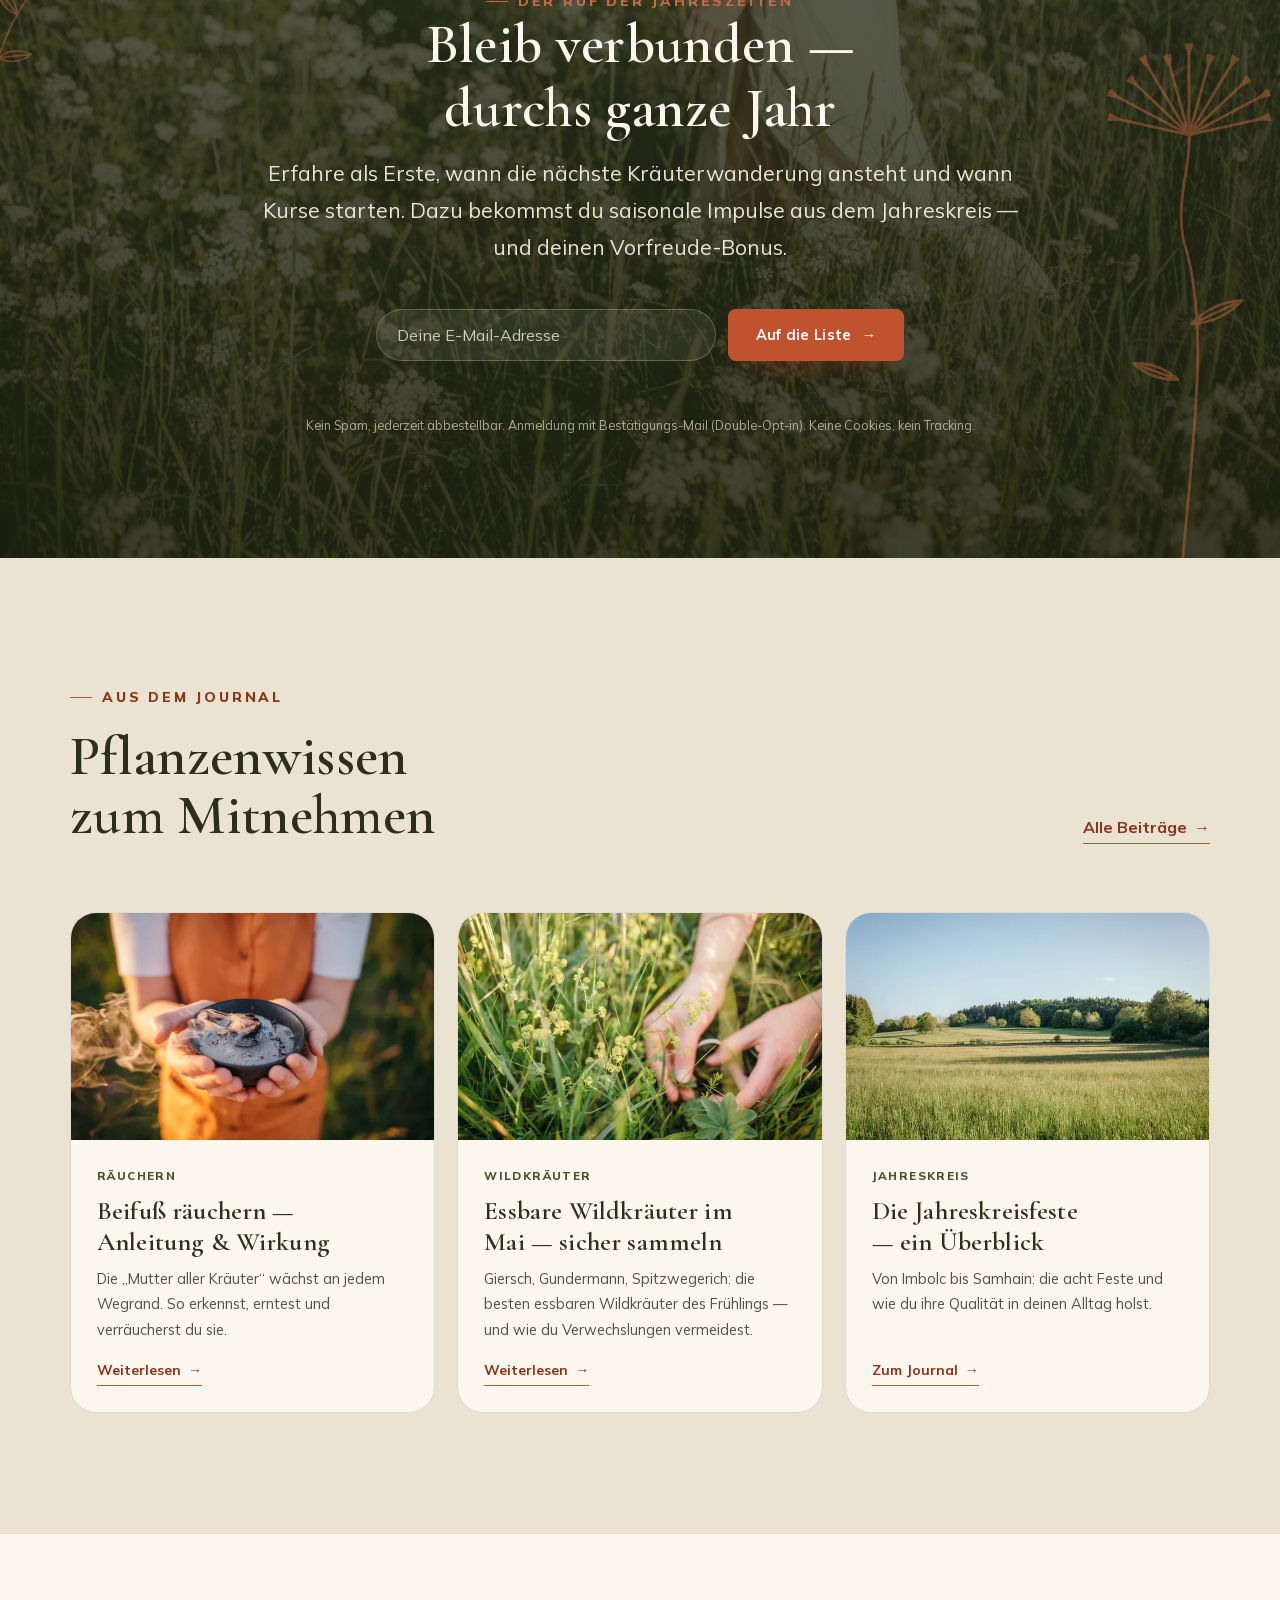
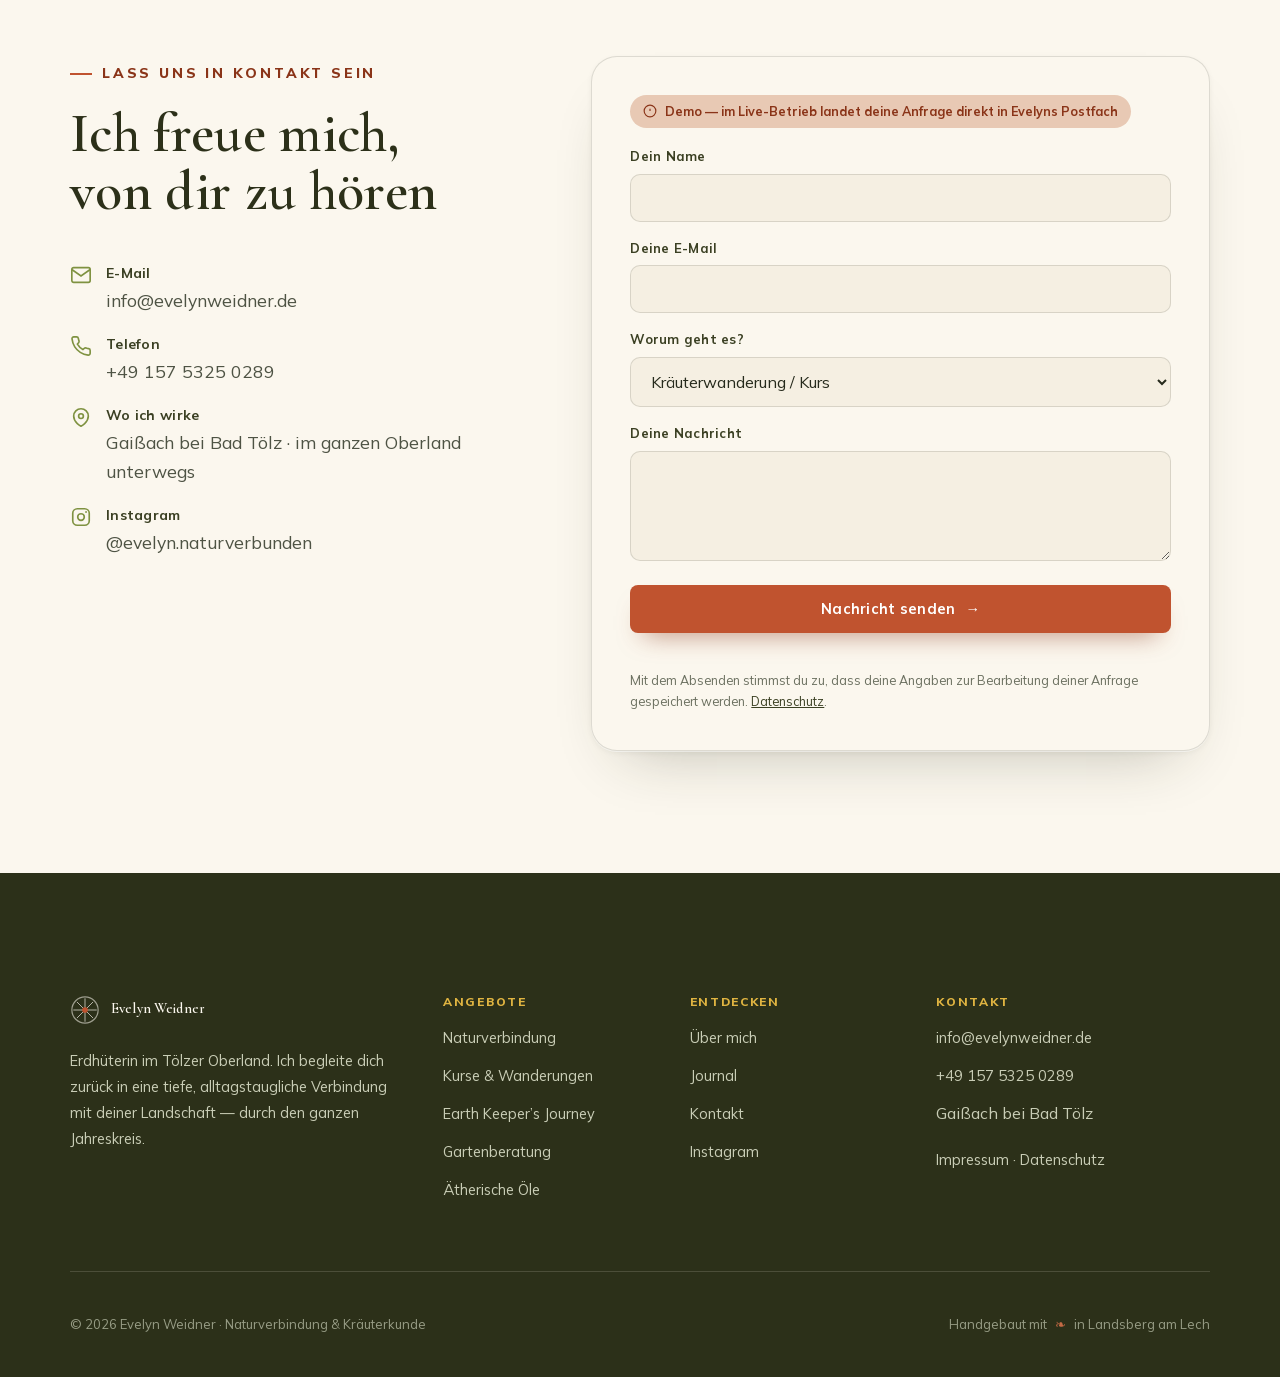
==== commit 3f99e668: "Politur-Runde: Leonardos Fix-Liste 1-9 umgesetzt Handwerks-Reparatur & Veredelung innerhalb der Scop" ====
--- a/index.html
+++ b/index.html
@@ -3,7 +3,7 @@
   ╔══════════════════════════════════════════════════════════════════════╗
   ║  EVELYN WEIDNER · Erdhüterin · Naturverbindung · Kräuterkunde         ║
   ║  Gaißach im Oberland · Lechcode-Vorschau (ANFRAGE, Inhalte-Freigabe)  ║
-  ║  Design: „Xálish" — Tief-Olive + Creme + Terrakotta, botanische       ║
+  ║  Design: „Xálish“ — Tief-Olive + Creme + Terrakotta, botanische       ║
   ║  Linien-Overlays, Foto-Hero, Cormorant Garamond + Mulish.             ║
   ╠══════════════════════════════════════════════════════════════════════╣
   ║  ⚠ DEMO — noindex aktiv. Fotos: Jasmin Breidenbach (Rechte klären).  ║
@@ -20,14 +20,23 @@
   <title>Naturverbindung & Kräuterkunde im Oberland | Evelyn Weidner</title>
   <meta name="description" content="Evelyn Weidner, Erdhüterin aus Gaißach bei Bad Tölz, begleitet dich zurück in eine tiefe Verbindung mit deiner Landschaft — Naturverbindung, Kräuterwanderungen, Räucherkurse und der Jahreskreis. Jetzt entdecken." />
   <meta property="og:title" content="Evelyn Weidner — Naturverbindung, Kräuterkunde & der Jahreskreis" />
-  <meta property="og:description" content="Komm wieder nach Hause in deine Landschaft. Naturverbindung, Kräuterwanderungen & Räucherkurse mit Erdhüterin Evelyn Weidner im Oberland." />
+  <meta property="og:description" content="Komm wieder nach Hause in deine Landschaft — Naturverbindung, Kräuterwanderungen & Räucherkurse im Tölzer Oberland." />
   <meta property="og:type" content="website" />
   <meta property="og:locale" content="de_DE" />
+  <meta property="og:site_name" content="Evelyn Weidner · Erdhüterin im Oberland" />
   <!-- DEMO: OG zeigt auf die Vorschau-URL, damit WhatsApp/Social-Previews laden. Bei Go-Live auf echte Domain. -->
   <meta property="og:url" content="https://lechcode.github.io/evelyn-weidner-vorschau/" />
   <meta property="og:image" content="https://lechcode.github.io/evelyn-weidner-vorschau/assets/og.jpg" />
+  <meta property="og:image:secure_url" content="https://lechcode.github.io/evelyn-weidner-vorschau/assets/og.jpg" />
+  <meta property="og:image:type" content="image/jpeg" />
   <meta property="og:image:width" content="1200" />
   <meta property="og:image:height" content="630" />
+  <meta property="og:image:alt" content="Sommerwiese im Gegenlicht mit der Zeile „Komm wieder nach Hause“ — Evelyn Weidner, Erdhüterin im Oberland" />
+  <!-- Twitter-Card: greift bei Signal, Telegram, iMessage, LinkedIn & Co. -->
+  <meta name="twitter:card" content="summary_large_image" />
+  <meta name="twitter:title" content="Evelyn Weidner — Naturverbindung, Kräuterkunde & der Jahreskreis" />
+  <meta name="twitter:description" content="Komm wieder nach Hause in deine Landschaft — Naturverbindung, Kräuterwanderungen & Räucherkurse im Tölzer Oberland." />
+  <meta name="twitter:image" content="https://lechcode.github.io/evelyn-weidner-vorschau/assets/og.jpg" />
   <meta name="theme-color" content="#3B4023" />
   <link rel="icon" href="data:image/svg+xml,%3Csvg xmlns='http://www.w3.org/2000/svg' viewBox='0 0 32 32'%3E%3Crect width='32' height='32' rx='7' fill='%233B4023'/%3E%3Ccircle cx='16' cy='16' r='9.5' fill='none' stroke='%23E2BB8F' stroke-width='1.3'/%3E%3Cg stroke='%23EBE3D2' stroke-width='1'%3E%3Cpath d='M16 6.5V25.5M6.5 16H25.5M9.2 9.2l13.6 13.6M22.8 9.2 9.2 22.8'/%3E%3C/g%3E%3Ccircle cx='16' cy='16' r='2.4' fill='%23C0532F'/%3E%3C/svg%3E" />
   <!-- Schriften lokal (DSGVO) — Cormorant Garamond + Mulish -->
@@ -65,7 +74,7 @@
   }
   </script>
 
-  <link rel="stylesheet" href="assets/site.css">
+  <link rel="stylesheet" href="assets/site.css?v=6">
 </head>
 <body>
   <a href="#main" class="btn" style="position:absolute;left:-9999px;top:8px;z-index:200;" onfocus="this.style.left='8px'" onblur="this.style.left='-9999px'">Zum Inhalt springen</a>
@@ -120,8 +129,8 @@
       </picture>
     </div>
     <div class="hero-scrim" aria-hidden="true"></div>
-    <div class="botanik" style="top:-12px;left:-14px;width:min(19%,180px);transform:rotate(-6deg);" aria-hidden="true"><img src="assets/img/bo-dolde.svg" alt="" loading="lazy"></div>
-    <div class="botanik" style="right:-30px;bottom:-30px;width:min(30%,340px);transform:scaleX(-1);" aria-hidden="true"><img src="assets/img/bo-ranke.svg" alt="" loading="lazy"></div>
+    <div class="botanik" style="top:-12px;left:-14px;width:min(19%,180px);transform:rotate(-6deg);" aria-hidden="true"><img src="assets/img/bo-dolde.svg" alt="" width="180" height="400" loading="lazy"></div>
+    <div class="botanik" style="right:-30px;bottom:-30px;width:min(30%,340px);transform:scaleX(-1);" aria-hidden="true"><img src="assets/img/bo-ranke.svg" alt="" width="340" height="340" loading="lazy"></div>
     <div class="wrap">
       <div class="hero-inner">
         <p class="tagline center reveal">Naturverbindung <span class="sep" aria-hidden="true">•</span> Kräuterkunde <span class="sep" aria-hidden="true">•</span> Ritualarbeit</p>
@@ -151,18 +160,18 @@
 
   <!-- ═══════ Epigraph ═══════ -->
   <section class="epigraph paper">
-    <div class="botanik soft" style="left:2%;top:24%;width:min(15%,150px);transform:rotate(-20deg);" aria-hidden="true"><img src="assets/img/bo-esche.svg" alt="" loading="lazy"></div>
-    <div class="botanik soft" style="right:2%;bottom:20%;width:min(15%,150px);transform:scaleX(-1) rotate(-16deg);" aria-hidden="true"><img src="assets/img/bo-esche.svg" alt="" loading="lazy"></div>
+    <div class="botanik soft" style="left:2%;top:24%;width:min(15%,150px);transform:rotate(-20deg);" aria-hidden="true"><img src="assets/img/bo-esche.svg" alt="" width="320" height="170" loading="lazy"></div>
+    <div class="botanik soft" style="right:2%;bottom:20%;width:min(15%,150px);transform:scaleX(-1) rotate(-16deg);" aria-hidden="true"><img src="assets/img/bo-esche.svg" alt="" width="320" height="170" loading="lazy"></div>
     <div class="wrap reveal">
-      <blockquote>„Pflanzen sind so viel mehr als Nahrung und Heilmittel. Sie möchten mit uns in Kontakt sein."</blockquote>
+      <blockquote>„Pflanzen sind so viel mehr als Nahrung und Heilmittel. Sie möchten mit uns in Kontakt sein.“</blockquote>
       <div class="who">— Evelyn Weidner</div>
     </div>
   </section>
 
   <!-- ═══════ Feature-Band: Warum ich das tue (Creme-Card + Arch-Porträt auf Olive) ═══════ -->
   <section class="feature-band forest">
-    <div class="botanik" style="left:-40px;top:-30px;width:min(26%,320px);" aria-hidden="true"><img src="assets/img/bo-ranke.svg" alt="" loading="lazy"></div>
-    <div class="botanik" style="right:-46px;bottom:-40px;width:min(24%,300px);transform:scaleX(-1) rotate(8deg);" aria-hidden="true"><img src="assets/img/bo-ranke.svg" alt="" loading="lazy"></div>
+    <div class="botanik" style="left:-40px;top:-30px;width:min(26%,320px);" aria-hidden="true"><img src="assets/img/bo-ranke.svg" alt="" width="340" height="340" loading="lazy"></div>
+    <div class="botanik" style="right:-46px;bottom:-40px;width:min(24%,300px);transform:scaleX(-1) rotate(8deg);" aria-hidden="true"><img src="assets/img/bo-ranke.svg" alt="" width="340" height="340" loading="lazy"></div>
     <div class="wrap fb-grid">
       <div class="fb-card reveal">
         <span class="eyebrow">Warum ich das tue</span>
@@ -198,14 +207,14 @@
         <div class="router-card reveal d1">
           <span class="step">Geh tiefer</span>
           <h3>Naturverbindung 1:1</h3>
-          <p>Du spürst, da ist mehr? In der Einzelbegleitung „Ruf der Erde" wächst über Monate eine tragfähige Verbindung — in deinem Tempo, zu deinen Themen.</p>
+          <p>Du spürst, da ist mehr? In der Einzelbegleitung „Ruf der Erde“ wächst über Monate eine tragfähige Verbindung — in deinem Tempo, zu deinen Themen.</p>
           <a href="naturverbindung.html" class="textlink">Naturverbindung <span aria-hidden="true">→</span></a>
         </div>
         <div class="router-card reveal d2">
           <span class="step">Werde heimisch</span>
           <h3>Die Jahres-Journey</h3>
           <p>Ein ganzes Jahr im Rhythmus des Jahreskreises, mit einem Kreis Gleichgesinnter. Für alle, die Erdhüter:in in ihrer Landschaft werden wollen.</p>
-          <a href="earth-keepers-journey.html" class="textlink">Earth Keeper's Journey <span aria-hidden="true">→</span></a>
+          <a href="earth-keepers-journey.html" class="textlink">Earth Keeper’s Journey <span aria-hidden="true">→</span></a>
         </div>
       </div>
     </div>
@@ -213,7 +222,7 @@
 
   <!-- ═══════ Angebote (gewichtet) ═══════ -->
   <section id="angebote" class="paper">
-    <div class="botanik soft" style="right:-30px;top:6%;width:min(16%,190px);transform:scaleX(-1) rotate(-10deg);" aria-hidden="true"><img src="assets/img/bo-dolde.svg" alt="" loading="lazy"></div>
+    <div class="botanik soft" style="right:-30px;top:6%;width:min(16%,190px);transform:scaleX(-1) rotate(-10deg);" aria-hidden="true"><img src="assets/img/bo-dolde.svg" alt="" width="180" height="400" loading="lazy"></div>
     <div class="wrap">
       <div class="sec-head reveal">
         <span class="eyebrow">Womit ich dich begleite</span>
@@ -222,7 +231,7 @@
       </div>
       <div class="offers">
         <article class="offer offer-feature reveal">
-          <div class="media"><picture><source type="image/webp" srcset="assets/img/wiese-gehen-640.webp 640w, assets/img/wiese-gehen-1024.webp 1024w" sizes="(max-width:900px) 92vw, 640px"><img src="assets/img/wiese-gehen-1024.jpg" width="1024" height="683" alt="Evelyn geht in weißem Kleid durch eine hohe Wildblumenwiese" loading="lazy" decoding="async"></picture></div>
+          <div class="media"><picture><source type="image/webp" srcset="assets/img/wiese-gehen-640.webp 640w, assets/img/wiese-gehen-1024.webp 1024w, assets/img/wiese-gehen-1600.webp 1600w" sizes="(max-width:900px) 92vw, 640px"><img src="assets/img/wiese-gehen-1024.jpg" width="1024" height="683" alt="Evelyn geht in weißem Kleid durch eine hohe Wildblumenwiese" loading="lazy" decoding="async"></picture></div>
           <div class="body">
             <span class="kicker">Naturverbindung</span>
             <h3>Deine Verbindung zur Erde vertiefen</h3>
@@ -231,7 +240,7 @@
           </div>
         </article>
         <article class="offer reveal d1">
-          <div class="media"><picture><source type="image/webp" srcset="assets/img/kraeuter-pfluecken-560.webp 560w, assets/img/kraeuter-pfluecken-900.webp 900w" sizes="(max-width:900px) 92vw, 430px"><img src="assets/img/kraeuter-pfluecken-900.jpg" width="900" height="600" alt="Hand pflückt behutsam Frauenmantel und Wildkräuter in der Wiese" loading="lazy" decoding="async"></picture></div>
+          <div class="media"><picture><source type="image/webp" srcset="assets/img/kraeuter-pfluecken-560.webp 560w, assets/img/kraeuter-pfluecken-900.webp 900w, assets/img/kraeuter-pfluecken-1200.webp 1200w" sizes="(max-width:900px) 92vw, 430px"><img src="assets/img/kraeuter-pfluecken-900.jpg" width="900" height="600" alt="Hand pflückt behutsam Frauenmantel und Wildkräuter in der Wiese" loading="lazy" decoding="async"></picture></div>
           <div class="body">
             <span class="kicker">Kurse &amp; Wanderungen</span>
             <h3>Kräuterwanderungen &amp; Räucherkurse</h3>
@@ -249,7 +258,7 @@
         </article>
       </div>
       <div style="margin-top:22px;" class="reveal d1">
-        <article class="offer small" style="border-style:dashed;background:transparent;">
+        <article class="offer small offer--quiet">
           <div class="body" style="display:flex;justify-content:space-between;align-items:center;gap:18px;flex-wrap:wrap;width:100%;">
             <div>
               <span class="kicker">Ätherische Öle</span>
@@ -265,22 +274,22 @@
 
   <!-- ═══════ Jahreskreis-Sektion (Evelyns Signet — das lebendige Jahresrad) ═══════ -->
   <section class="season sand">
-    <div class="botanik soft" style="left:-24px;bottom:-20px;width:min(18%,220px);transform:rotate(6deg);" aria-hidden="true"><img src="assets/img/bo-ranke.svg" alt="" loading="lazy"></div>
+    <div class="botanik soft" style="left:-24px;bottom:-20px;width:min(18%,220px);transform:rotate(6deg);" aria-hidden="true"><img src="assets/img/bo-ranke.svg" alt="" width="340" height="340" loading="lazy"></div>
     <div class="wrap season-inner">
       <div class="season-visual reveal">
         <svg class="jahresrad" viewBox="-36 -36 472 472" role="img" aria-label="Der Jahreskreis — acht Stationen im Jahreslauf" style="overflow:visible;">
           <g class="jr-band">
-            <path d="M141.83 59.57 A152 152 0 0 1 258.17 59.57 L245.92 89.13 A120 120 0 0 0 154.08 89.13 Z" fill="#5D6446" opacity=".5"/>
-            <path d="M258.17 59.57 A152 152 0 0 1 340.43 141.83 L310.87 154.08 A120 120 0 0 0 245.92 89.13 Z" fill="#7C8A54" opacity=".5"/>
-            <path d="M340.43 141.83 A152 152 0 0 1 340.43 258.17 L310.87 245.92 A120 120 0 0 0 310.87 154.08 Z" fill="#93A15A" opacity=".5"/>
-            <path d="M340.43 258.17 A152 152 0 0 1 258.17 340.43 L245.92 310.87 A120 120 0 0 0 310.87 245.92 Z" fill="#B39F4C" opacity=".5"/>
-            <path d="M258.17 340.43 A152 152 0 0 1 141.83 340.43 L154.08 310.87 A120 120 0 0 0 245.92 310.87 Z" fill="#D7A63F" opacity=".5"/>
-            <path d="M141.83 340.43 A152 152 0 0 1 59.57 258.17 L89.13 245.92 A120 120 0 0 0 154.08 310.87 Z" fill="#C67A38" opacity=".5"/>
-            <path d="M59.57 258.17 A152 152 0 0 1 59.57 141.83 L89.13 154.08 A120 120 0 0 0 89.13 245.92 Z" fill="#B4562F" opacity=".5"/>
-            <path d="M59.57 141.83 A152 152 0 0 1 141.83 59.57 L154.08 89.13 A120 120 0 0 0 89.13 154.08 Z" fill="#7C4A32" opacity=".5"/>
+            <path d="M141.83 59.57 A152 152 0 0 1 258.17 59.57 L245.92 89.13 A120 120 0 0 0 154.08 89.13 Z" fill="#5D6446" opacity=".8"/>
+            <path d="M258.17 59.57 A152 152 0 0 1 340.43 141.83 L310.87 154.08 A120 120 0 0 0 245.92 89.13 Z" fill="#7C8A54" opacity=".8"/>
+            <path d="M340.43 141.83 A152 152 0 0 1 340.43 258.17 L310.87 245.92 A120 120 0 0 0 310.87 154.08 Z" fill="#93A15A" opacity=".8"/>
+            <path d="M340.43 258.17 A152 152 0 0 1 258.17 340.43 L245.92 310.87 A120 120 0 0 0 310.87 245.92 Z" fill="#B39F4C" opacity=".8"/>
+            <path d="M258.17 340.43 A152 152 0 0 1 141.83 340.43 L154.08 310.87 A120 120 0 0 0 245.92 310.87 Z" fill="#D7A63F" opacity=".8"/>
+            <path d="M141.83 340.43 A152 152 0 0 1 59.57 258.17 L89.13 245.92 A120 120 0 0 0 154.08 310.87 Z" fill="#C67A38" opacity=".8"/>
+            <path d="M59.57 258.17 A152 152 0 0 1 59.57 141.83 L89.13 154.08 A120 120 0 0 0 89.13 245.92 Z" fill="#B4562F" opacity=".8"/>
+            <path d="M59.57 141.83 A152 152 0 0 1 141.83 59.57 L154.08 89.13 A120 120 0 0 0 89.13 154.08 Z" fill="#7C4A32" opacity=".8"/>
           </g>
-          <circle cx="200" cy="200" r="152" fill="none" stroke="#3B4023" stroke-width="1" opacity=".35"/>
-          <circle cx="200" cy="200" r="120" fill="none" stroke="#3B4023" stroke-width="1" opacity=".35"/>
+          <circle class="jr-ring" style="--dash:955" cx="200" cy="200" r="152" fill="none" stroke="#3B4023" stroke-width="1" opacity=".35"/>
+          <circle class="jr-ring" style="--dash:754" cx="200" cy="200" r="120" fill="none" stroke="#3B4023" stroke-width="1" opacity=".35"/>
           <g stroke="#3B4023" stroke-width=".8" opacity=".22">
             <line x1="154.08" y1="89.13" x2="141.83" y2="59.57"/><line x1="245.92" y1="89.13" x2="258.17" y2="59.57"/>
             <line x1="310.87" y1="154.08" x2="340.43" y2="141.83"/><line x1="310.87" y1="245.92" x2="340.43" y2="258.17"/>
@@ -320,7 +329,7 @@
   <section class="smoke paper">
     <div class="wrap smoke-inner">
       <div class="smoke-figure arch reveal">
-        <picture><source type="image/webp" srcset="assets/img/raeuchern-andacht-480.webp 480w, assets/img/raeuchern-andacht-760.webp 760w" sizes="(max-width:900px) 92vw, 440px"><img src="assets/img/raeuchern-andacht-760.jpg" width="760" height="1140" alt="Evelyn hält mit geschlossenen Augen eine rauchende Räucherschale — ein andächtiger Moment" loading="lazy" decoding="async"></picture>
+        <picture><source type="image/webp" srcset="assets/img/raeuchern-andacht-480.webp 480w, assets/img/raeuchern-andacht-760.webp 760w, assets/img/raeuchern-andacht-1040.webp 1040w" sizes="(max-width:900px) 92vw, 440px"><img src="assets/img/raeuchern-andacht-760.jpg" width="760" height="1140" alt="Evelyn hält mit geschlossenen Augen eine rauchende Räucherschale — ein andächtiger Moment" loading="lazy" decoding="async"></picture>
       </div>
       <div class="reveal d1">
         <span class="eyebrow">Die Kunst des Räucherns</span>
@@ -355,20 +364,20 @@
         <figure class="voice reveal d2">
           <div class="quote-mark" aria-hidden="true">„</div>
           <p>Evelyn kommt mir vor wie ein uraltes, weises Wesen, von dem wir das Wissen aufsaugen sollten. Sie gab mir das Vertrauen in die Natur zurück — ich bin endlich wieder viel im Garten.</p>
-          <figcaption class="by">Marita W.<span>Earth Keeper's Journey</span></figcaption>
+          <figcaption class="by">Marita W.<span>Earth Keeper’s Journey</span></figcaption>
         </figure>
       </div>
     </div>
   </section>
 
-  <!-- ═══════ Foto-Newsletter (Xálish „Shíx pachway" — über Foto, zentriert) ═══════ -->
+  <!-- ═══════ Foto-Newsletter (Xálish „Shíx pachway“ — über Foto, zentriert) ═══════ -->
   <section class="news--photo">
     <div class="news-media">
       <picture><source type="image/webp" srcset="assets/img/wiese-gehen-640.webp 640w, assets/img/wiese-gehen-1024.webp 1024w, assets/img/wiese-gehen-1600.webp 1600w" sizes="100vw"><img src="assets/img/wiese-gehen-1024.jpg" width="1600" height="1067" alt="Evelyn geht durch eine hohe, blühende Wildblumenwiese" loading="lazy" decoding="async"></picture>
     </div>
     <div class="news-scrim" aria-hidden="true"></div>
-    <div class="botanik" style="left:-30px;top:-24px;width:min(22%,280px);" aria-hidden="true"><img src="assets/img/bo-ranke.svg" alt="" loading="lazy"></div>
-    <div class="botanik" style="right:-34px;bottom:-30px;width:min(20%,250px);transform:scaleX(-1);" aria-hidden="true"><img src="assets/img/bo-dolde.svg" alt="" loading="lazy"></div>
+    <div class="botanik" style="left:-30px;top:-24px;width:min(22%,280px);" aria-hidden="true"><img src="assets/img/bo-ranke.svg" alt="" width="340" height="340" loading="lazy"></div>
+    <div class="botanik" style="right:-34px;bottom:-30px;width:min(20%,250px);transform:scaleX(-1);" aria-hidden="true"><img src="assets/img/bo-dolde.svg" alt="" width="180" height="400" loading="lazy"></div>
     <div class="wrap">
       <div class="wrap-narrow reveal">
         <span class="eyebrow" style="justify-content:center;">Der Ruf der Jahreszeiten</span>
@@ -398,16 +407,16 @@
       </div>
       <div class="blog-grid">
         <article class="post reveal">
-          <a href="blog-beifuss-raeuchern.html" class="media"><picture><source type="image/webp" srcset="assets/img/raeuchern-haende-560.webp 560w, assets/img/raeuchern-haende-900.webp 900w" sizes="(max-width:900px) 92vw, 360px"><img src="assets/img/raeuchern-haende-900.jpg" width="900" height="600" alt="Hände halten eine rauchende Räucherschale in der Wiese" loading="lazy" decoding="async"></picture></a>
+          <a href="blog-beifuss-raeuchern.html" class="media"><picture><source type="image/webp" srcset="assets/img/raeuchern-haende-560.webp 560w, assets/img/raeuchern-haende-900.webp 900w, assets/img/raeuchern-haende-1200.webp 1200w" sizes="(max-width:900px) 92vw, 360px"><img src="assets/img/raeuchern-haende-900.jpg" width="900" height="600" alt="Hände halten eine rauchende Räucherschale in der Wiese" loading="lazy" decoding="async"></picture></a>
           <div class="body">
             <span class="tag">Räuchern</span>
             <h3>Beifuß räuchern — Anleitung &amp; Wirkung</h3>
-            <p>Die „Mutter aller Kräuter" wächst an jedem Wegrand. So erkennst, erntest und verräucherst du sie.</p>
+            <p>Die „Mutter aller Kräuter“ wächst an jedem Wegrand. So erkennst, erntest und verräucherst du sie.</p>
             <a href="blog-beifuss-raeuchern.html" class="textlink">Weiterlesen <span aria-hidden="true">→</span></a>
           </div>
         </article>
         <article class="post reveal d1">
-          <a href="blog-essbare-wildkraeuter-mai.html" class="media"><picture><source type="image/webp" srcset="assets/img/kraeuter-pfluecken-560.webp 560w, assets/img/kraeuter-pfluecken-900.webp 900w" sizes="(max-width:900px) 92vw, 360px"><img src="assets/img/kraeuter-pfluecken-900.jpg" width="900" height="600" alt="Hand pflückt essbare Wildkräuter in einer Frühlingswiese" loading="lazy" decoding="async"></picture></a>
+          <a href="blog-essbare-wildkraeuter-mai.html" class="media"><picture><source type="image/webp" srcset="assets/img/kraeuter-pfluecken-560.webp 560w, assets/img/kraeuter-pfluecken-900.webp 900w, assets/img/kraeuter-pfluecken-1200.webp 1200w" sizes="(max-width:900px) 92vw, 360px"><img src="assets/img/kraeuter-pfluecken-900.jpg" width="900" height="600" alt="Hand pflückt essbare Wildkräuter in einer Frühlingswiese" loading="lazy" decoding="async"></picture></a>
           <div class="body">
             <span class="tag">Wildkräuter</span>
             <h3>Essbare Wildkräuter im Mai — sicher sammeln</h3>
@@ -416,7 +425,7 @@
           </div>
         </article>
         <article class="post reveal d2">
-          <a href="blog.html" class="media"><picture><source type="image/webp" srcset="assets/img/landschaft-feld-640.webp 640w, assets/img/landschaft-feld-1024.webp 1024w" sizes="(max-width:900px) 92vw, 360px"><img src="assets/img/landschaft-feld-1024.jpg" width="1024" height="683" alt="Weite Voralpenlandschaft mit Feld und Waldrand" loading="lazy" decoding="async"></picture></a>
+          <a href="blog.html" class="media"><picture><source type="image/webp" srcset="assets/img/landschaft-feld-640.webp 640w, assets/img/landschaft-feld-1024.webp 1024w, assets/img/landschaft-feld-1200.webp 1200w" sizes="(max-width:900px) 92vw, 360px"><img src="assets/img/landschaft-feld-1024.jpg" width="1024" height="683" alt="Weite Voralpenlandschaft mit Feld und Waldrand" loading="lazy" decoding="async"></picture></a>
           <div class="body">
             <span class="tag">Jahreskreis</span>
             <h3>Die Jahreskreisfeste — ein Überblick</h3>
@@ -446,7 +455,7 @@
         <form id="contactForm" novalidate>
           <div class="field"><label for="cName">Dein Name</label><input type="text" id="cName" name="name" autocomplete="name" required></div>
           <div class="field"><label for="cMail">Deine E-Mail</label><input type="email" id="cMail" name="email" autocomplete="email" required></div>
-          <div class="field"><label for="cTopic">Worum geht es?</label><select id="cTopic" name="topic"><option>Kräuterwanderung / Kurs</option><option>Naturverbindung (Einzelbegleitung)</option><option>Earth Keeper's Journey</option><option>Gartenberatung</option><option>Ätherische Öle / dōTERRA</option><option>Etwas anderes</option></select></div>
+          <div class="field"><label for="cTopic">Worum geht es?</label><select id="cTopic" name="topic"><option>Kräuterwanderung / Kurs</option><option>Naturverbindung (Einzelbegleitung)</option><option>Earth Keeper’s Journey</option><option>Gartenberatung</option><option>Ätherische Öle / dōTERRA</option><option>Etwas anderes</option></select></div>
           <div class="field"><label for="cMsg">Deine Nachricht</label><textarea id="cMsg" name="message" required></textarea></div>
           <button type="submit" class="btn" style="width:100%;justify-content:center;">Nachricht senden <span class="arr" aria-hidden="true">→</span></button>
           <p class="form-msg" id="contactMsg" role="status" aria-live="polite"></p>
@@ -470,7 +479,7 @@
           <ul>
             <li><a href="naturverbindung.html">Naturverbindung</a></li>
             <li><a href="kurse.html">Kurse &amp; Wanderungen</a></li>
-            <li><a href="earth-keepers-journey.html">Earth Keeper's Journey</a></li>
+            <li><a href="earth-keepers-journey.html">Earth Keeper’s Journey</a></li>
             <li><a href="gartenberatung.html">Gartenberatung</a></li>
             <li><a href="doterra.html">Ätherische Öle</a></li>
           </ul>
@@ -501,6 +510,6 @@
     </div>
   </footer>
 
-  <script src="assets/site.js" defer></script>
+  <script src="assets/site.js?v=6" defer></script>
 </body>
 </html>
--- a/assets/site.css
+++ b/assets/site.css
@@ -39,7 +39,6 @@
     --shadow:0 1px 0 rgba(255,255,255,.5), 0 2px 8px -4px rgba(44,48,25,.16), 0 30px 60px -34px rgba(44,48,25,.32);
     --shadow-lg:0 2px 10px -5px rgba(44,48,25,.22), 0 44px 80px -50px rgba(30,33,15,.58);
     --ease:cubic-bezier(.22,.61,.36,1);
-    --focus:0 0 0 3px rgba(192,83,47,.5);
   }
   *{margin:0;padding:0;box-sizing:border-box;}
   html{scroll-behavior:smooth;scroll-padding-top:calc(var(--nav-h) + 14px);-webkit-text-size-adjust:100%;overflow-x:clip;}
@@ -48,16 +47,22 @@
   a{color:inherit;text-decoration:none;}
   img,svg{display:block;max-width:100%;}
   picture{display:block;}
-  .wheel-photo picture,.hero-figure picture,.offer .media picture,.smoke-figure picture,.post .media picture{display:block;width:100%;height:100%;}
+  .offer .media picture,.smoke-figure picture,.post .media picture{display:block;width:100%;height:100%;}
   ::selection{background:rgba(192,83,47,.2);}
-  :focus-visible{outline:none;box-shadow:var(--focus);border-radius:6px;}
+  /* Fokus-Ring — EINE Geste auf der ganzen Seite. outline statt box-shadow,
+     damit der Ring der echten Elementform folgt (Pille bleibt Pille, Feld bleibt Feld). */
+  :focus-visible{outline:2px solid var(--terra);outline-offset:2px;box-shadow:none;}
+  .forest :focus-visible,.hero--photo :focus-visible,.news--photo :focus-visible,
+  .news-card :focus-visible,.cta-band :focus-visible,.mobile-menu :focus-visible,
+  .site-footer :focus-visible,.announce :focus-visible{outline-color:var(--terra-line);}
 
   .wrap{width:min(1140px,92vw);margin-inline:auto;}
   .wrap-narrow{width:min(760px,92vw);margin-inline:auto;}
   section{padding:var(--space-6) 0;position:relative;}
   .sec-head{max-width:60ch;margin-bottom:var(--space-5);}
   .sec-head.center{margin-inline:auto;text-align:center;}
-  .sec-head h2{font-size:var(--step-4);margin-top:var(--space-2);line-height:var(--lh-tight);}
+  /* Greift BEIDE Schreibweisen: sec-head als Container UND sec-head direkt auf dem h2. */
+  .sec-head h2,h2.sec-head{font-size:var(--step-4);margin-top:var(--space-2);line-height:var(--lh-tight);}
   .sec-head p{font-size:var(--step-1);margin-top:var(--space-3);line-height:var(--lh-relaxed);color:var(--ink-soft);}
   .center{text-align:center;} .mx-auto{margin-inline:auto;}
 
@@ -76,10 +81,13 @@
   .lead{font-size:var(--step-1);line-height:var(--lh-relaxed);color:var(--ink-soft);}
 
   /* Buttons — Terrakotta-Primär, abgerundetes Rechteck (Xálish) */
-  .btn{display:inline-flex;align-items:center;gap:10px;cursor:pointer;border:none;
-    background:var(--terra);color:#FCF6EC;
+  /* Label #fff statt Creme: hält die Terrakotta-Fläche (Markenfarbe) und erreicht AA (4,65:1).
+     Der 1.5px-Rahmen ist transparent — dadurch hat der Ghost-Button ohne Extra-Padding
+     exakt dieselbe Box wie der Primär-Button, auf 1x wie auf Retina. */
+  .btn{display:inline-flex;align-items:center;gap:10px;cursor:pointer;
+    background:var(--terra);color:#fff;border:1.5px solid transparent;
     font-family:var(--sans);font-weight:700;font-size:14.5px;letter-spacing:.02em;
-    padding:15px 28px;border-radius:8px;
+    padding:13.5px 26.5px;border-radius:8px;
     box-shadow:0 14px 26px -14px rgba(138,52,24,.62);
     transition:transform .3s var(--ease),box-shadow .3s var(--ease),background .3s var(--ease);white-space:nowrap;}
   .btn:hover{transform:translateY(-2px);background:var(--terra-deep);box-shadow:0 20px 34px -16px rgba(138,52,24,.72);}
@@ -87,12 +95,12 @@
   .btn .arr{transition:transform .28s var(--ease);}
   .btn:hover .arr{transform:translateX(4px);}
   /* .btn-gold-Alias bleibt aus Kompatibilität, ist jetzt Terrakotta wie der Primär-Button */
-  .btn-gold{background:var(--terra);color:#FCF6EC;box-shadow:0 14px 26px -14px rgba(138,52,24,.62);}
+  .btn-gold{background:var(--terra);color:#fff;box-shadow:0 14px 26px -14px rgba(138,52,24,.62);}
   .btn-gold:hover{background:var(--terra-deep);}
   /* helle Variante für dunkle Flächen (Xálish' Creme-Buttons auf Olive) */
   .btn-cream{background:var(--paper);color:var(--forest-deep);box-shadow:0 14px 26px -14px rgba(30,33,15,.5);}
   .btn-cream:hover{background:#fff;color:var(--terra-deep);}
-  .btn-ghost{background:transparent;color:var(--forest-deep);border:1.5px solid rgba(38,42,28,.28);box-shadow:none;font-weight:600;}
+  .btn-ghost{background:transparent;color:var(--forest-deep);border-color:rgba(38,42,28,.28);box-shadow:none;font-weight:600;}
   .btn-ghost:hover{background:rgba(38,42,28,.05);border-color:rgba(38,42,28,.5);box-shadow:none;transform:translateY(-2px);}
   .forest .btn-ghost,.cta-band .btn-ghost,.news-card .btn-ghost,.hero--photo .btn-ghost{color:var(--on-forest);border-color:rgba(241,236,223,.4);}
   .forest .btn-ghost:hover,.cta-band .btn-ghost:hover,.news-card .btn-ghost:hover,.hero--photo .btn-ghost:hover{background:rgba(241,236,223,.12);border-color:rgba(241,236,223,.7);color:var(--paper);}
@@ -100,6 +108,14 @@
   .textlink:hover{gap:11px;color:var(--terra-deep);border-color:var(--terra-deep);}
   .forest .textlink,.hero--photo .textlink{color:var(--terra-line);border-color:var(--terra-line);}
   .forest .textlink:hover,.hero--photo .textlink:hover{color:#E7A585;border-color:#E7A585;}
+
+  /* Ganze Karte klickbar: die Karte hebt sich beim Hover, also muss sie auch reagieren.
+     Erledigt gleichzeitig die zu kleinen Tap-Ziele auf dem Handy. */
+  .post{position:relative;}
+  .router-card>.textlink::after,
+  .offer>.body>.textlink::after,
+  .post>.body>.textlink::after{content:"";position:absolute;inset:0;z-index:2;}
+  .router-card:hover .textlink,.offer:hover .textlink,.post:hover .textlink{gap:11px;color:var(--terra-deep);border-color:var(--terra-deep);}
 
   /* Wortmarke */
   .wm{display:inline-flex;align-items:center;gap:11px;font-family:var(--serif);font-weight:600;font-size:22px;letter-spacing:.01em;line-height:1;color:var(--forest-deep);}
@@ -150,24 +166,6 @@
   .hero-sub{font-size:var(--step-1);line-height:var(--lh-relaxed);color:var(--ink-soft);margin-top:var(--space-3);max-width:46ch;}
   .hero-cta{display:flex;gap:14px;flex-wrap:wrap;margin-top:var(--space-4);align-items:center;}
 
-  /* Jahresrad-Bühne */
-  .wheel-stage{position:relative;justify-self:center;width:100%;max-width:460px;aspect-ratio:1;}
-  .wheel-photo{position:absolute;inset:16% 16% 16% 16%;border-radius:50%;overflow:hidden;box-shadow:var(--shadow-lg);z-index:1;}
-  .wheel-photo img{width:100%;height:100%;object-fit:cover;object-position:50% 22%;}
-  .wheel-svg{position:relative;width:100%;height:100%;z-index:2;overflow:visible;}
-  .wheel-svg .ring{fill:none;stroke:var(--forest);stroke-width:1;opacity:.5;}
-  .wheel-svg .spoke{stroke:var(--forest);stroke-width:.6;opacity:.28;}
-  .wheel-svg .node{fill:var(--cream);stroke:var(--forest);stroke-width:1.2;}
-  .wheel-svg .node-label{font-family:var(--sans);font-size:6.4px;font-weight:700;letter-spacing:.06em;fill:var(--ink-soft);text-transform:uppercase;}
-  .wheel-svg .season-now .node{fill:var(--gold);stroke:var(--gold);r:5.4;}
-  .wheel-svg .season-now .node-label{fill:var(--forest-deep);}
-  .wheel-svg .marker{fill:var(--terra);stroke:var(--paper);stroke-width:1.4;}
-  .wheel-badge{position:absolute;left:50%;bottom:-6px;transform:translateX(-50%);z-index:3;
-    background:var(--paper);border:1px solid var(--line);border-radius:var(--radius-pill);
-    padding:9px 18px;box-shadow:var(--shadow);text-align:center;white-space:nowrap;}
-  .wheel-badge b{display:block;font-family:var(--serif);font-size:16px;color:var(--forest-deep);line-height:1.1;font-weight:600;}
-  .wheel-badge span{font-family:var(--sans);font-size:11px;font-weight:700;letter-spacing:.13em;text-transform:uppercase;color:var(--gold);}
-
   /* dezente Kräuter-Marke im Hintergrund */
   .hero-leaf{position:absolute;pointer-events:none;z-index:0;opacity:.5;}
   .hero-leaf.l1{top:8%;left:-40px;width:150px;transform:rotate(-12deg);}
@@ -206,6 +204,10 @@
   .hero--photo .hero-scrim{position:absolute;inset:0;z-index:-1;background:
     linear-gradient(179deg, rgba(30,34,18,.56) 0%, rgba(30,34,18,.2) 26%, rgba(30,34,18,.4) 56%, rgba(22,25,11,.72) 100%),
     radial-gradient(78% 66% at 50% 52%, transparent 26%, rgba(26,29,13,.5));}
+  /* Fuß des Fotos löst sich exakt ins Olive des Vertrauens-Bandes auf — keine harte Kante mehr.
+     (Mobil macht das schon .hero-media::after, deshalb dort abgeschaltet.) */
+  .hero--photo::after{content:"";position:absolute;left:0;right:0;bottom:-1px;height:24%;z-index:-1;
+    background:linear-gradient(to bottom,rgba(59,64,35,0),var(--forest));pointer-events:none;}
   .hero--photo .botanik{z-index:0;}
   .hero--photo .hero-inner{position:relative;z-index:1;width:min(760px,92vw);margin-inline:auto;text-align:center;}
   .hero--photo .tagline{justify-content:center;color:rgba(252,246,236,.94);text-shadow:0 1px 14px rgba(30,33,15,.5);}
@@ -216,6 +218,8 @@
   .hero--photo .hero-sub{color:rgba(252,246,236,.92);font-size:var(--step-1);line-height:var(--lh-relaxed);
     max-width:50ch;margin:0 auto var(--space-4);text-shadow:0 1px 16px rgba(24,27,12,.5);}
   .hero--photo .hero-cta{display:flex;gap:14px;justify-content:center;flex-wrap:wrap;align-items:center;}
+  /* Unter einer 84px-Headline braucht der CTA Hero-Maßstab, sonst liest er wie ein Formularknopf. */
+  .hero--photo .hero-cta .btn{padding:15.5px 30.5px;font-size:15.5px;}
   .hero--photo .scroll-cue{position:absolute;left:50%;bottom:26px;transform:translateX(-50%);z-index:1;
     display:flex;flex-direction:column;align-items:center;gap:7px;color:rgba(252,246,236,.82);
     font-family:var(--sans);font-size:11px;font-weight:700;letter-spacing:.18em;text-transform:uppercase;}
@@ -229,7 +233,7 @@
   .fb-card{background:var(--paper);border-radius:var(--radius-lg);padding:clamp(28px,3.6vw,54px);box-shadow:var(--shadow-lg);position:relative;}
   .forest .fb-card h2,.forest .fb-card h3{color:var(--forest-deep);}
   .fb-card .lead,.fb-card p{color:var(--ink-soft);}
-  .fb-media{position:relative;justify-self:center;width:100%;max-width:440px;aspect-ratio:4/5;box-shadow:var(--shadow-lg);}
+  .fb-media{position:relative;justify-self:center;width:100%;max-width:440px;aspect-ratio:4/5;box-shadow:var(--shadow-lg);background:var(--sand-deep);}
   .fb-media picture{display:block;width:100%;height:100%;}
   .fb-media img{width:100%;height:100%;object-fit:cover;}
 
@@ -248,14 +252,14 @@
 
   /* ═══════ Bänder / Marquee-Werte ═══════ */
   .trust{background:var(--forest);color:var(--on-forest);}
-  .trust-grid{display:grid;grid-template-columns:repeat(4,1fr);gap:20px;padding:clamp(26px,3.4vw,38px) 0;}
+  .trust-grid{display:grid;grid-template-columns:repeat(4,1fr);gap:20px;padding:clamp(34px,4.4vw,48px) 0;}
   .trust-item{text-align:center;}
   .trust-item b{display:block;font-family:var(--serif);font-size:var(--step-3);color:var(--gold-bright);font-weight:600;line-height:1;}
   .trust-item span{display:block;margin-top:8px;font-size:13.5px;color:var(--on-forest-dim);letter-spacing:.02em;}
 
   /* ═══════ Epigraph ═══════ */
   .epigraph{text-align:center;padding:var(--space-6) 0;}
-  .epigraph blockquote{font-family:var(--serif);font-size:var(--step-4);line-height:1.28;font-weight:500;color:var(--forest-deep);font-style:italic;max-width:20ch;margin-inline:auto;}
+  .epigraph blockquote{font-family:var(--serif);font-size:var(--step-4);line-height:1.28;font-weight:500;color:var(--forest-deep);font-style:italic;max-width:20ch;margin-inline:auto;text-wrap:balance;}
   .epigraph .who{margin-top:var(--space-3);font-family:var(--sans);font-size:14px;font-weight:700;letter-spacing:.13em;text-transform:uppercase;color:var(--moss);}
 
   /* ═══════ Aktivismus-Statement ═══════ */
@@ -277,10 +281,11 @@
 
   /* ═══════ Angebote (gewichtet) ═══════ */
   .offers{display:grid;grid-template-columns:1.5fr 1fr;grid-auto-rows:minmax(0,auto);gap:22px;}
-  .offer{position:relative;overflow:hidden;border-radius:var(--radius-lg);border:1px solid var(--line);background:var(--paper);display:flex;flex-direction:column;min-height:270px;transition:transform .35s var(--ease),box-shadow .35s var(--ease);}
-  .offer:hover{transform:translateY(-4px);box-shadow:var(--shadow-lg);}
+  /* EINE Hover-Geste für alle Karten: -4px + var(--shadow), .3s. */
+  .offer{position:relative;overflow:hidden;border-radius:var(--radius-lg);border:1px solid var(--line);background:var(--paper);display:flex;flex-direction:column;min-height:270px;transition:transform .3s var(--ease),box-shadow .3s var(--ease);}
+  .offer:hover{transform:translateY(-4px);box-shadow:var(--shadow);}
   .offer-feature{grid-row:span 2;}
-  .offer .media{position:relative;overflow:hidden;flex:1;min-height:150px;}
+  .offer .media{position:relative;overflow:hidden;flex:1;min-height:150px;background:var(--sand-deep);}
   .offer .media img{width:100%;height:100%;object-fit:cover;transition:transform 1.2s var(--ease);}
   .offer:hover .media img{transform:scale(1.05);}
   .offer .body{padding:clamp(20px,2.4vw,30px);background:var(--paper);}
@@ -293,6 +298,10 @@
   .offer.small .body{padding:clamp(18px,2vw,24px);}
   .offer.small h3{font-size:var(--step-2);margin-bottom:6px;}
   .offer.small p{font-size:14.5px;}
+  /* Ruhige Variante (dōTERRA-Hinweis): durchgezogener Rahmen auf Sand statt gestrichelt —
+     gestrichelt liest in Design-Sprache als „Platzhalter". */
+  .offer--quiet,.offer--quiet .body{background:var(--sand);}
+  .offer.small.offer--quiet p{font-size:var(--step-0);}
 
   /* ═══════ Jahreskreis-Sektion ═══════ */
   .season{position:relative;overflow:hidden;}
@@ -305,10 +314,41 @@
   .season-card li{display:flex;gap:12px;align-items:flex-start;font-size:var(--step-0);color:var(--ink-soft);}
   .season-card li svg{width:19px;height:19px;flex:none;margin-top:3px;color:var(--moss);}
   .season-visual{position:relative;justify-self:center;width:100%;max-width:400px;aspect-ratio:1;}
+  /* Papier-Scheibe unter dem Rad: es liegt als Objekt auf dem Sand, statt darauf gezeichnet zu sein.
+     inset:16% = Radius 160 im viewBox — knapp außerhalb des Farbbands (152), innerhalb der Labels (174). */
+  .season-visual::before{content:"";position:absolute;inset:16%;border-radius:50%;
+    background:radial-gradient(circle at 50% 36%,var(--paper),var(--cream) 78%);box-shadow:var(--shadow);}
+  .jahresrad{position:relative;z-index:1;width:100%;height:100%;}
+  /* Fest-Labels: 11 viewBox-Einheiten waren real 7,5 CSS-px mobil / 9,3 Desktop. */
+  #seasonNodes text{font-size:14px;}
+  #seasonNodes text.is-now{font-size:15px;}
+  .jr-halo{transform-box:fill-box;transform-origin:50% 50%;}
+
+  /* ── Das Rad wacht beim Scroll-In auf: Ringe zeichnen sich, Segmente kommen nacheinander,
+        Knoten zuletzt, dann atmet der aktuelle Fest-Knoten ruhig weiter.
+        WICHTIG: Verborgen wird NUR über .jr-arm — und die Klasse setzt site.js selbst,
+        direkt bevor es das Aufwachen garantiert (Observer + Timeout-Netz). Fällt site.js
+        aus, greift keine dieser Regeln und das Rad steht einfach fertig da. ── */
+  .jahresrad.jr-arm .jr-ring{stroke-dasharray:var(--dash,1000);stroke-dashoffset:var(--dash,1000);transition:stroke-dashoffset 1.2s var(--ease);}
+  .jahresrad.jr-arm.awake .jr-ring{stroke-dashoffset:0;}
+  .jahresrad.jr-arm .jr-band>path{opacity:0;transition:opacity .6s var(--ease);}
+  .jahresrad.jr-arm.awake .jr-band>path{opacity:.8;}
+  .jahresrad.jr-arm.awake .jr-band>path:nth-child(1){transition-delay:.10s;}
+  .jahresrad.jr-arm.awake .jr-band>path:nth-child(2){transition-delay:.17s;}
+  .jahresrad.jr-arm.awake .jr-band>path:nth-child(3){transition-delay:.24s;}
+  .jahresrad.jr-arm.awake .jr-band>path:nth-child(4){transition-delay:.31s;}
+  .jahresrad.jr-arm.awake .jr-band>path:nth-child(5){transition-delay:.38s;}
+  .jahresrad.jr-arm.awake .jr-band>path:nth-child(6){transition-delay:.45s;}
+  .jahresrad.jr-arm.awake .jr-band>path:nth-child(7){transition-delay:.52s;}
+  .jahresrad.jr-arm.awake .jr-band>path:nth-child(8){transition-delay:.59s;}
+  .jahresrad.jr-arm #seasonNodes{opacity:0;transition:opacity .6s var(--ease) .75s;}
+  .jahresrad.jr-arm.awake #seasonNodes{opacity:1;}
+  @keyframes jrPulse{0%,100%{transform:scale(1);opacity:.16;}50%{transform:scale(1.3);opacity:.05;}}
+  .jahresrad.awake .jr-halo{animation:jrPulse 3s ease-in-out 1.5s infinite;}
 
   /* ═══════ Räuchern ═══════ */
   .smoke-inner{display:grid;grid-template-columns:1fr 1fr;gap:clamp(28px,5vw,64px);align-items:center;}
-  .smoke-figure{position:relative;border-radius:var(--radius-lg);overflow:hidden;aspect-ratio:4/5;max-width:440px;box-shadow:var(--shadow-lg);justify-self:center;width:100%;}
+  .smoke-figure{position:relative;border-radius:var(--radius-lg);overflow:hidden;aspect-ratio:4/5;max-width:440px;box-shadow:var(--shadow-lg);justify-self:center;width:100%;background:var(--sand-deep);}
   .smoke-figure img{width:100%;height:100%;object-fit:cover;object-position:50% 30%;}
 
   /* ═══════ Stimmen ═══════ */
@@ -325,9 +365,9 @@
   .news-card h2{color:var(--paper);font-size:var(--step-4);}
   .news-card p{color:var(--on-forest-dim);font-size:var(--step-1);margin-top:14px;line-height:var(--lh-relaxed);}
   .news-form{display:flex;gap:12px;flex-wrap:wrap;justify-content:center;margin-top:var(--space-4);}
-  .news-form input{flex:1;min-width:220px;max-width:340px;padding:15px 20px;border-radius:var(--radius-pill);border:1.5px solid rgba(241,236,223,.25);background:rgba(241,236,223,.08);color:var(--paper);font-family:var(--sans);font-size:15px;}
+  .news-form input{flex:1;min-width:220px;max-width:340px;padding:15px 20px;border-radius:var(--radius-pill);border:1.5px solid rgba(241,236,223,.25);background:rgba(241,236,223,.08);color:var(--paper);font-family:var(--sans);font-size:16px;}
   .news-form input::placeholder{color:var(--on-forest-dim);}
-  .news-form input:focus-visible{outline:none;border-color:var(--gold-bright);box-shadow:0 0 0 3px rgba(224,180,65,.3);}
+  .news-form input:focus-visible{border-color:var(--terra-line);}
   .news-note{margin-top:16px;font-size:12.5px;color:var(--on-forest-dim);opacity:.85;}
   .news-leaf{position:absolute;left:-50px;top:-50px;width:min(38%,280px);opacity:.12;z-index:0;}
   .form-msg{margin-top:16px;font-size:14.5px;font-weight:600;min-height:1.2em;}
@@ -336,7 +376,7 @@
   .blog-grid{display:grid;grid-template-columns:repeat(3,1fr);gap:22px;}
   .post{border:1px solid var(--line);border-radius:var(--radius-lg);overflow:hidden;background:var(--paper);display:flex;flex-direction:column;transition:transform .3s var(--ease),box-shadow .3s var(--ease);}
   .post:hover{transform:translateY(-4px);box-shadow:var(--shadow);}
-  .post .media{aspect-ratio:16/10;overflow:hidden;}
+  .post .media{aspect-ratio:16/10;overflow:hidden;background:var(--sand-deep);}
   .post .media img{width:100%;height:100%;object-fit:cover;transition:transform 1s var(--ease);}
   .post:hover .media img{transform:scale(1.05);}
   .post .body{padding:clamp(20px,2.2vw,26px);display:flex;flex-direction:column;flex:1;}
@@ -354,12 +394,14 @@
   .contact-info .row span,.contact-info .row a{color:var(--ink-soft);font-size:var(--step-0);}
   .contact-info .row a:hover{color:var(--forest);}
   .form-card{background:var(--paper);border:1px solid var(--line);border-radius:var(--radius-lg);padding:clamp(24px,3vw,38px);box-shadow:var(--shadow);}
-  .demo-flag{display:inline-flex;align-items:center;gap:8px;font-size:12.5px;font-weight:700;color:var(--terra);background:var(--terra-soft);padding:6px 13px;border-radius:var(--radius-pill);margin-bottom:18px;}
+  /* --terra auf --terra-soft war 2,97:1 -> --terra-ink macht daraus 5,2:1 (AA). */
+  .demo-flag{display:inline-flex;align-items:center;gap:8px;font-size:12.5px;font-weight:700;color:var(--terra-ink);background:var(--terra-soft);padding:6px 13px;border-radius:var(--radius-pill);margin-bottom:18px;}
   .field{margin-bottom:16px;}
   .field label{display:block;font-size:13px;font-weight:700;color:var(--forest);margin-bottom:6px;letter-spacing:.02em;}
-  .field input,.field textarea,.field select{width:100%;padding:13px 16px;border-radius:var(--radius-sm);border:1.5px solid var(--line);background:var(--cream);color:var(--ink);font-family:var(--sans);font-size:15px;transition:border-color .2s,box-shadow .2s;}
+  /* 16px ist Pflicht: darunter zoomt iOS-Safari beim Antippen ins Feld hinein. */
+  .field input,.field textarea,.field select{width:100%;padding:13px 16px;border-radius:var(--radius-sm);border:1.5px solid var(--line);background:var(--cream);color:var(--ink);font-family:var(--sans);font-size:16px;transition:border-color .2s,box-shadow .2s;}
   .field textarea{resize:vertical;min-height:110px;}
-  .field input:focus-visible,.field textarea:focus-visible,.field select:focus-visible{outline:none;border-color:var(--gold);box-shadow:0 0 0 3px rgba(200,154,44,.18);}
+  .field input:focus-visible,.field textarea:focus-visible,.field select:focus-visible{border-color:var(--terra);}
   .hp{position:absolute;left:-9999px;width:1px;height:1px;overflow:hidden;}
   .form-hint{font-size:12.5px;color:var(--ink-faint);margin-top:4px;}
 
@@ -380,9 +422,12 @@
   .js .reveal.in{opacity:1;transform:none;}
   .js .reveal.d1{transition-delay:.08s;} .js .reveal.d2{transition-delay:.16s;} .js .reveal.d3{transition-delay:.24s;}
   .foto .reveal{opacity:1 !important;transform:none !important;}
-  /* Jahresrad Zeichnen */
-  .js .wheel-svg .ring,.js .wheel-svg .spoke{stroke-dasharray:var(--dash,1000);stroke-dashoffset:var(--dash,1000);transition:stroke-dashoffset 1.6s var(--ease);}
-  .js .wheel-svg.drawn .ring,.js .wheel-svg.drawn .spoke{stroke-dashoffset:0;}
+  /* Screenshot-Modus (?foto): Rad sofort im Endzustand, nichts hängt in der Animation. */
+  .foto .jahresrad .jr-ring{stroke-dashoffset:0 !important;transition:none !important;}
+  .foto .jahresrad .jr-band>path{opacity:.8 !important;transition:none !important;}
+  .foto .jahresrad #seasonNodes{opacity:1 !important;transition:none !important;}
+  .foto .jr-halo{animation:none !important;}
+  .foto .reveal,.foto .jahresrad{transition:none !important;}
 
   /* ═══════ Responsive ═══════ */
   @media (max-width:900px){
@@ -392,7 +437,6 @@
     .hero-copy{max-width:none;text-align:center;margin-inline:auto;}
     .hero .eyebrow{justify-content:center;}
     .hero-cta{justify-content:center;}
-    .wheel-stage{max-width:312px;order:-1;}
     .hero-leaf.l1{display:none;}
     .offers{grid-template-columns:1fr;}
     .offer-feature{grid-row:auto;}
@@ -412,13 +456,43 @@
     .fb-media{order:-1;max-width:340px;aspect-ratio:5/5;}
     .feature-band.reverse .fb-media{order:-1;}
     .botanik{opacity:.3 !important;}
+    /* Rad wird kleiner (320px) -> Labels müssen im viewBox größer werden, um lesbar zu bleiben. */
+    #seasonNodes text{font-size:17px;}
+    #seasonNodes text.is-now{font-size:18.5px;}
   }
   @media (max-width:600px){
+    /* Tap-Ziele: Trefferfläche wächst, Optik bleibt exakt gleich (Unterstrich sitzt weiter am Text).
+       In den Karten ist ohnehin die ganze Fläche klickbar — dort kein zweites Overlay. */
+    .textlink{position:relative;}
+    .router-card .textlink,.offer .textlink,.post .textlink{position:static;}
+    .textlink::before{content:"";position:absolute;left:0;right:0;top:50%;transform:translateY(-50%);height:44px;}
+    .router-card .textlink::before,.offer .textlink::before,.post .textlink::before{content:none;}
+    .announce a{padding:12px 2px;margin:-12px -2px;}
+    /* Footer & Kontakt-Zeilen: auf dem Handy echte Fingerflächen (Optik bleibt, nur mehr Höhe). */
+    .site-footer ul a{display:inline-block;padding:11px 0;}
+    .site-footer ul{gap:1px;}
+    .site-footer .f-bottom a{display:inline-block;padding:9px 0;}
+    .contact-info .row a{display:inline-block;padding:9px 0;}
+    .nav .wm,.site-footer .wm{padding:9px 0;}
+
     /* Ankündigungsleiste kompakt: 1 Zeile statt 3 (war ~112px hoch) */
     .announce .wrap{gap:9px;padding:7px 0;flex-wrap:nowrap;}
     .announce .a-lg{display:none;} .announce .a-sm{display:inline;}
     .announce span.txt{font-size:11.5px;white-space:nowrap;overflow:hidden;text-overflow:ellipsis;min-width:0;}
     .announce a{font-size:11.5px;flex:none;}
+
+    /* Foto-Hero mobil GESTAPELT: Foto oben (blendet weich in Olive), Text darunter auf Olive
+       — löst den „Foto nur im oberen Drittel, darunter grau"-Effekt (Text-über-Foto funktioniert schmal nicht). */
+    .hero--photo{display:block;min-height:0;padding:0;background:var(--forest);isolation:auto;}
+    .hero--photo .hero-media{position:relative;z-index:auto;height:46vh;min-height:300px;}
+    .hero--photo .hero-media img{object-position:50% 44%;}
+    .hero--photo .hero-media::after{content:"";position:absolute;left:0;right:0;bottom:-1px;height:46%;background:linear-gradient(to bottom,rgba(59,64,35,0),var(--forest));pointer-events:none;}
+    .hero--photo .hero-scrim,.hero--photo .scroll-cue,.hero--photo .botanik,.hero--photo::after{display:none;}
+    .hero--photo .wrap{position:relative;z-index:1;}
+    .hero--photo .hero-inner{padding:2px 0 48px;}
+    .hero--photo .tagline,.hero--photo h1,.hero--photo .hero-sub{text-shadow:none;}
+    .hero--photo h1{margin-top:16px;}
+    .hero--photo .hero-sub{margin-bottom:var(--space-4);}
   }
   @media (max-width:540px){
     .trust-grid{grid-template-columns:repeat(2,1fr);}
@@ -432,7 +506,11 @@
   @media (prefers-reduced-motion:reduce){
     *{scroll-behavior:auto !important;}
     .js .reveal{opacity:1 !important;transform:none !important;transition:none !important;}
-    .js .wheel-svg .ring,.js .wheel-svg .spoke{stroke-dashoffset:0 !important;transition:none !important;}
+    /* Jahresrad: Endzustand sofort, kein Zeichnen, kein Puls. */
+    .jahresrad .jr-ring{stroke-dashoffset:0 !important;transition:none !important;}
+    .jahresrad .jr-band>path{opacity:.8 !important;transition:none !important;}
+    .jahresrad #seasonNodes{opacity:1 !important;transition:none !important;}
+    .jr-halo{animation:none !important;}
     .offer .media img,.post .media img{transition:none !important;}
     .hero--photo .scroll-cue svg{animation:none !important;}
   }
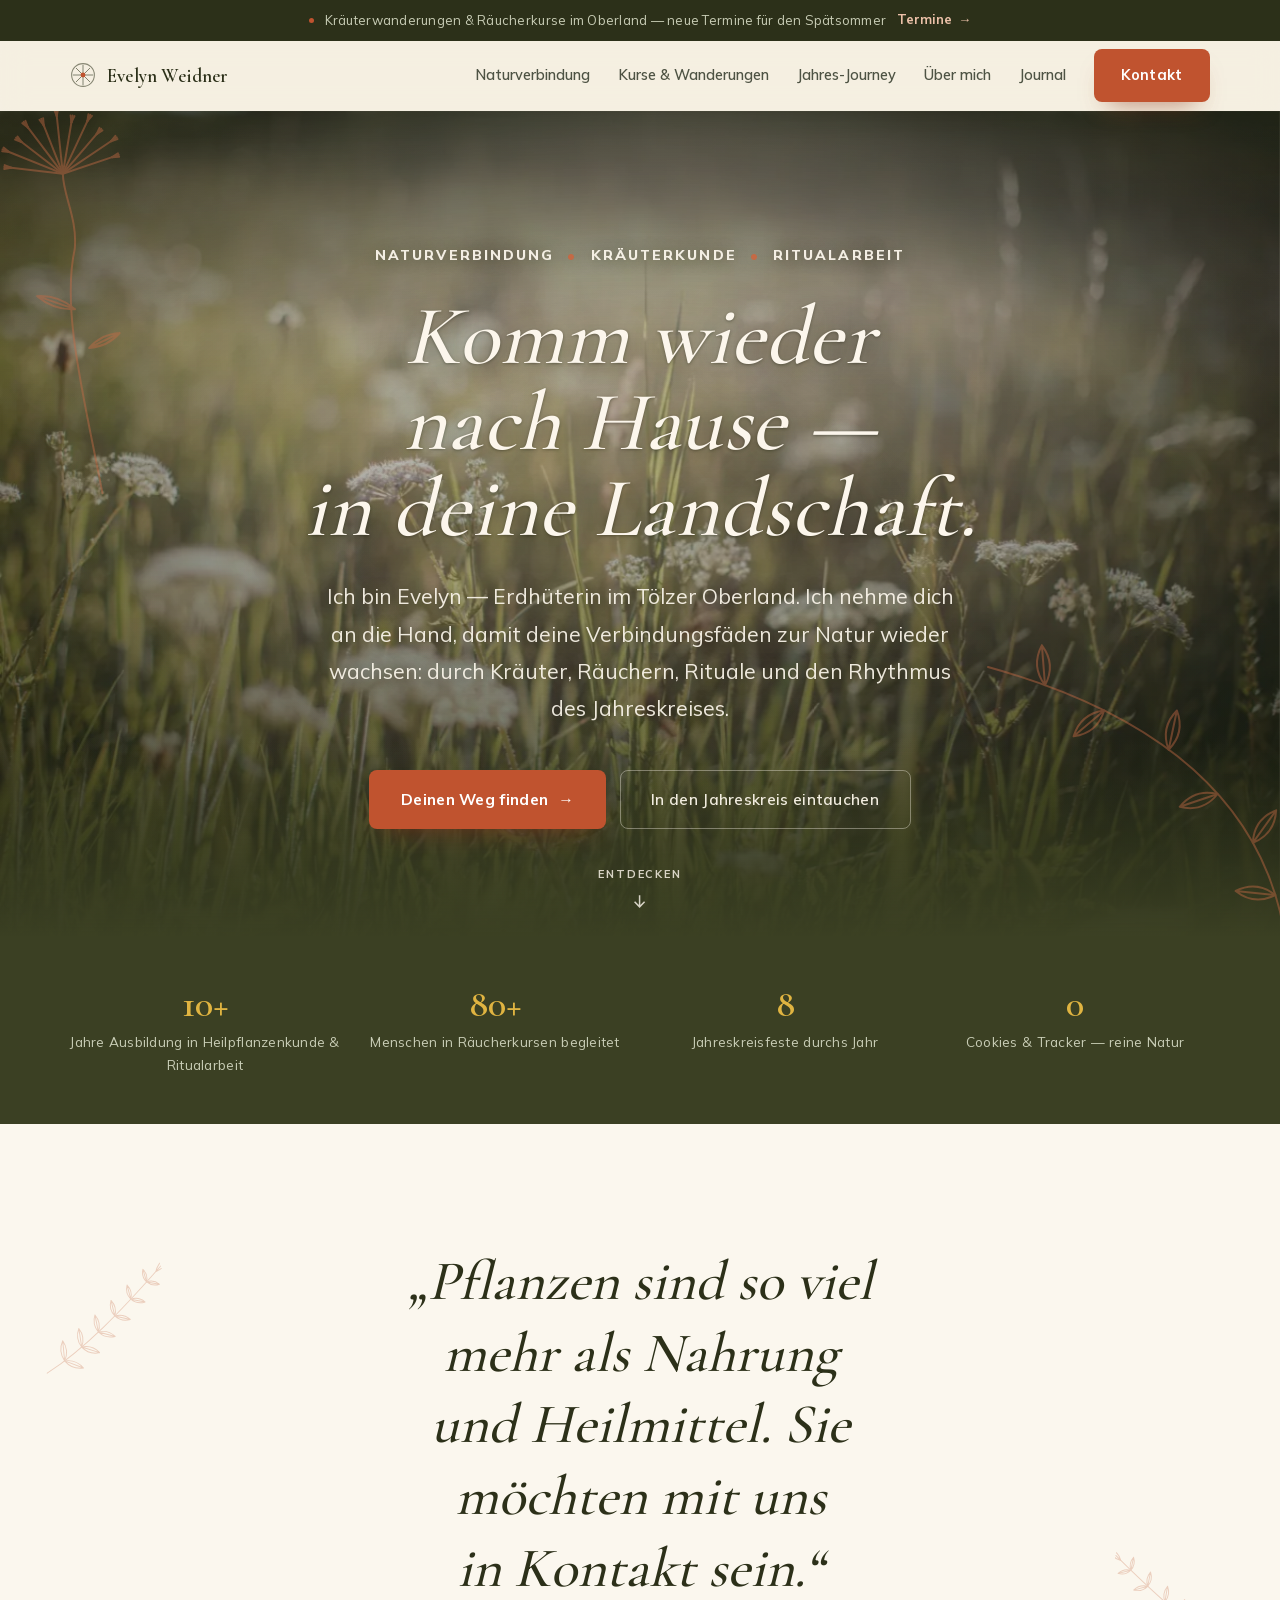
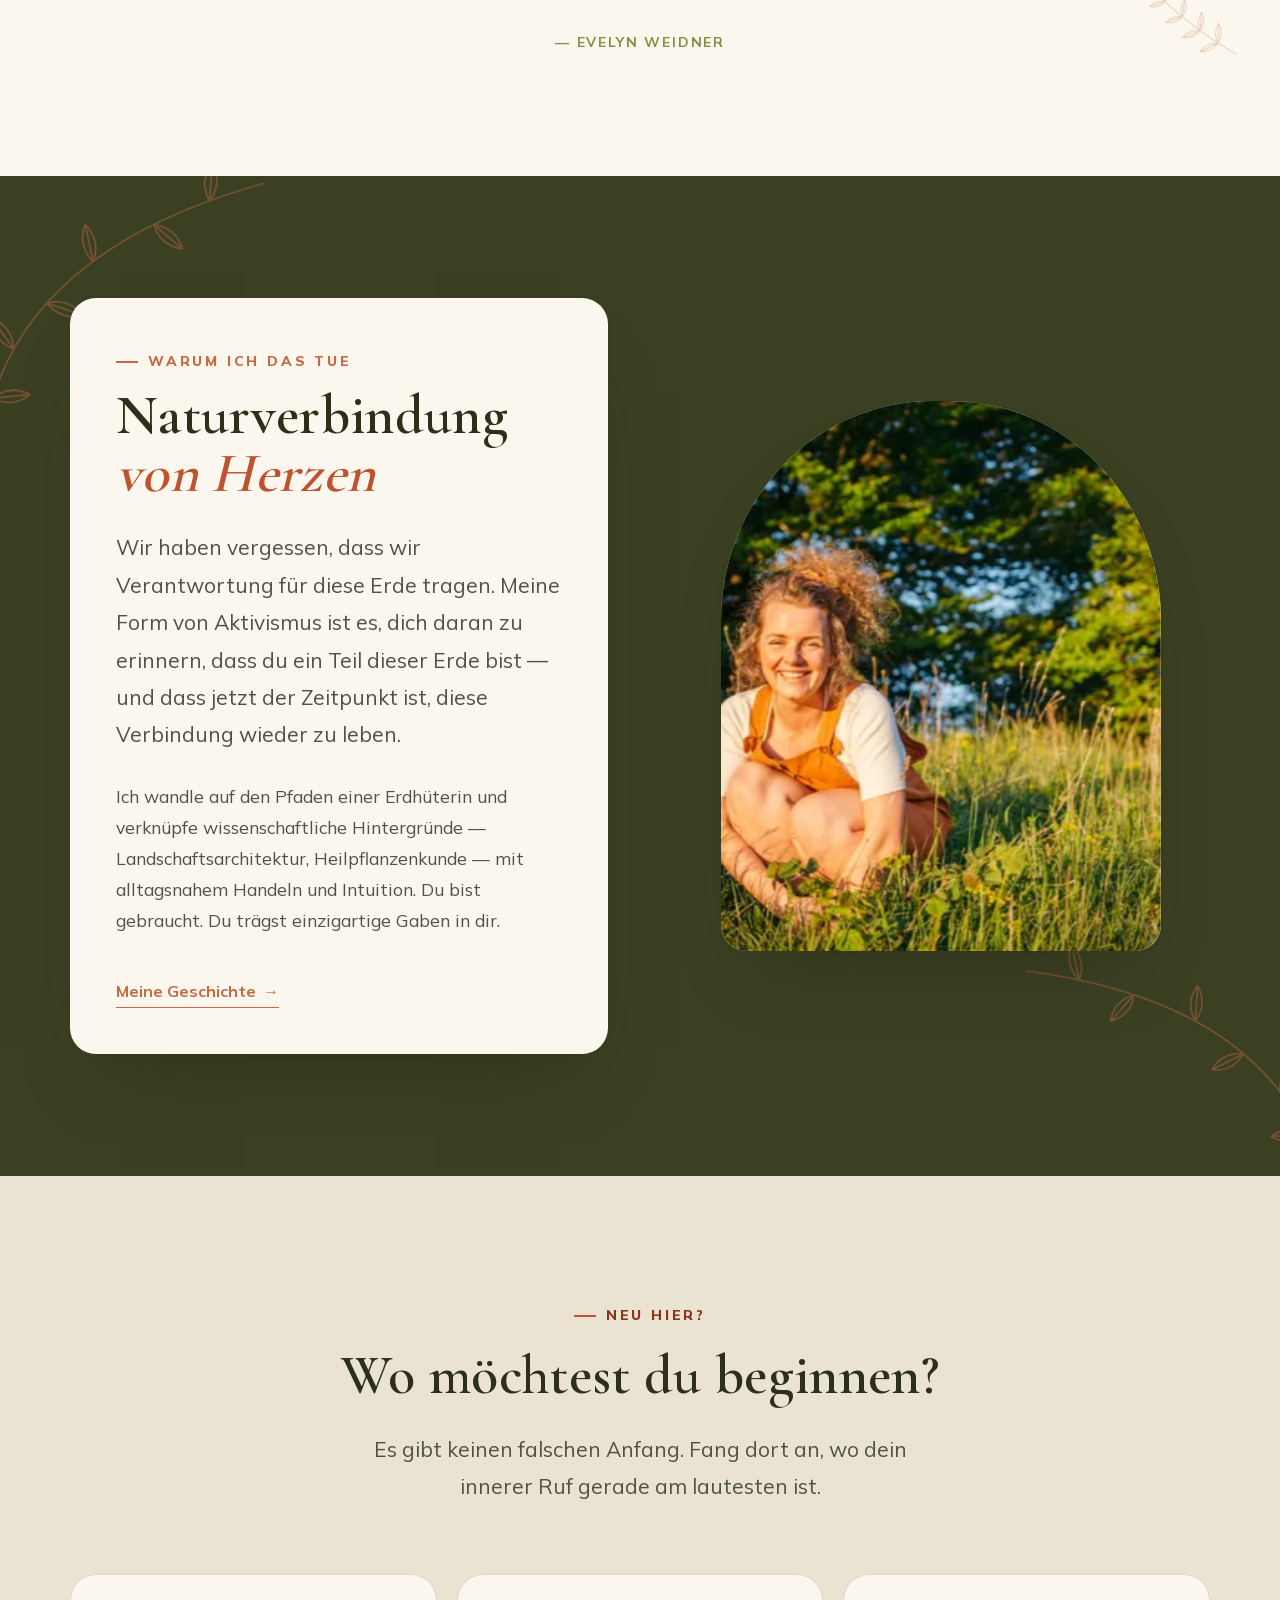
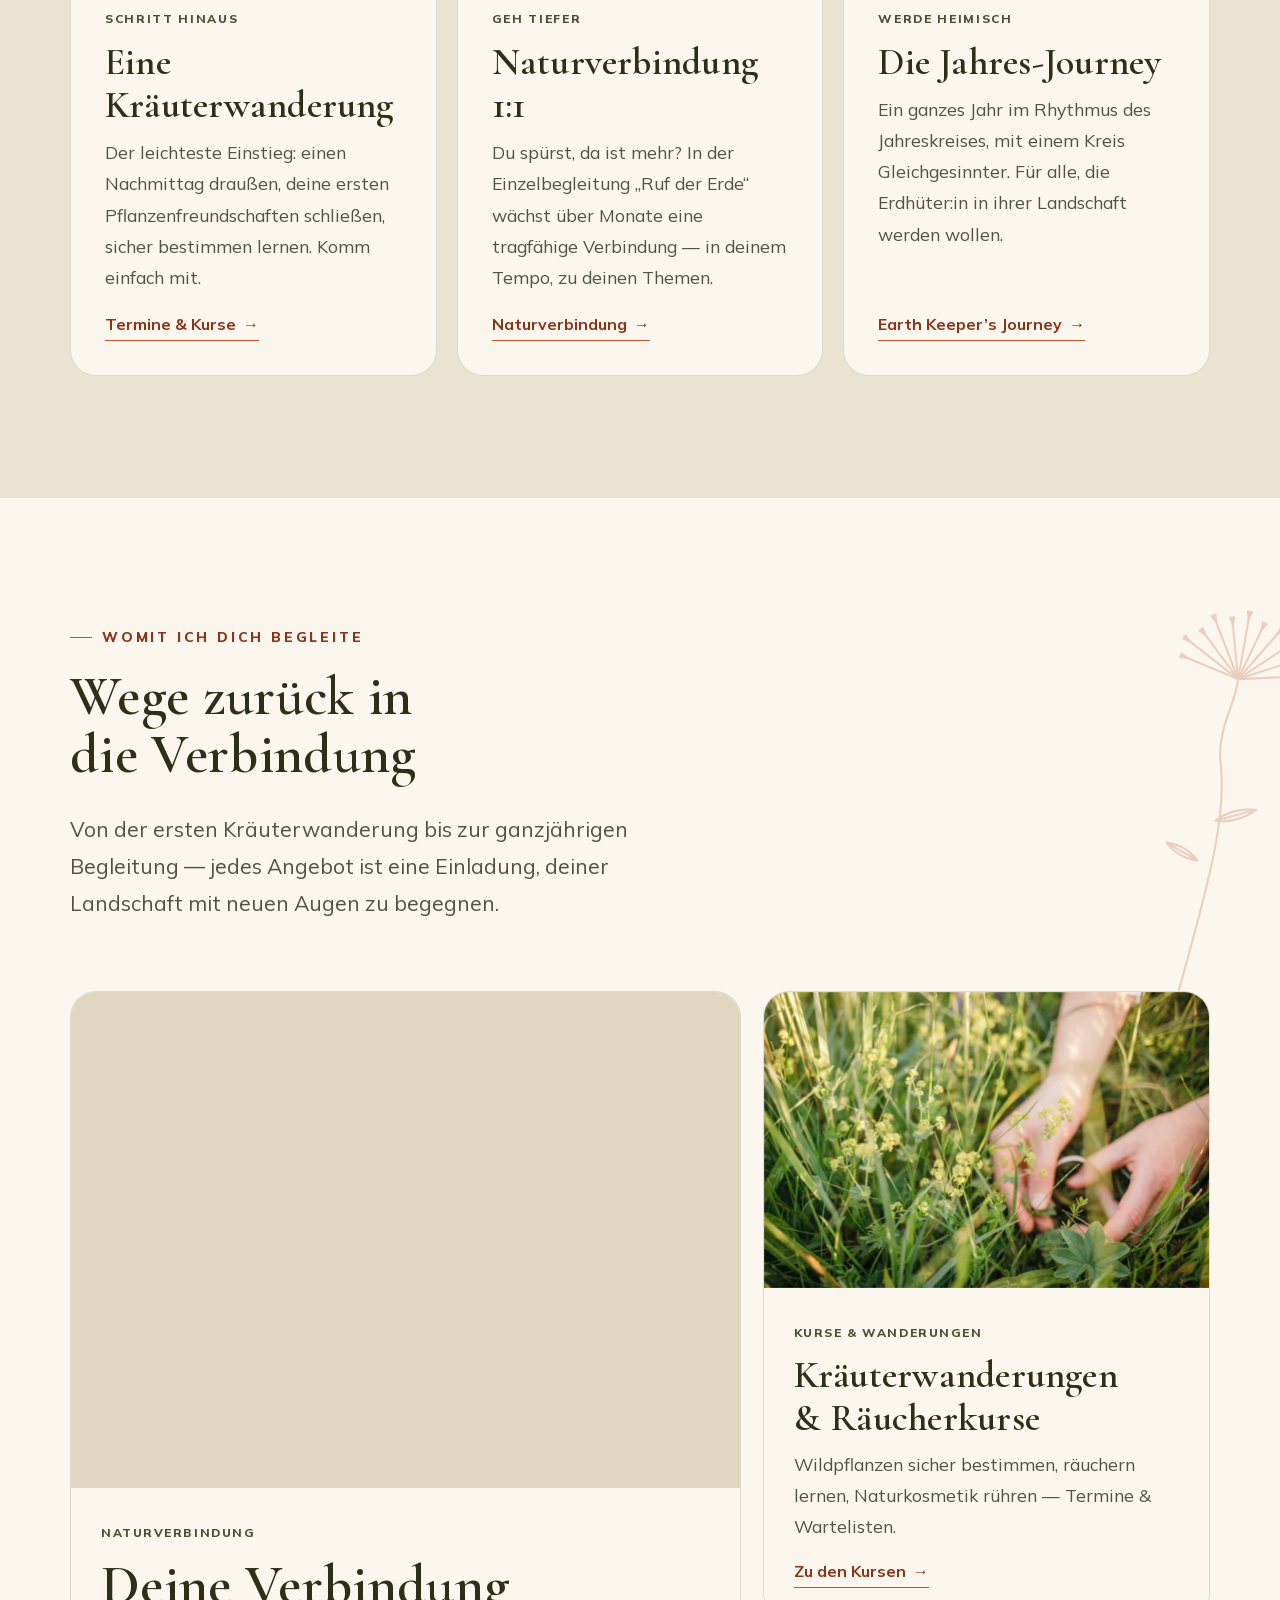
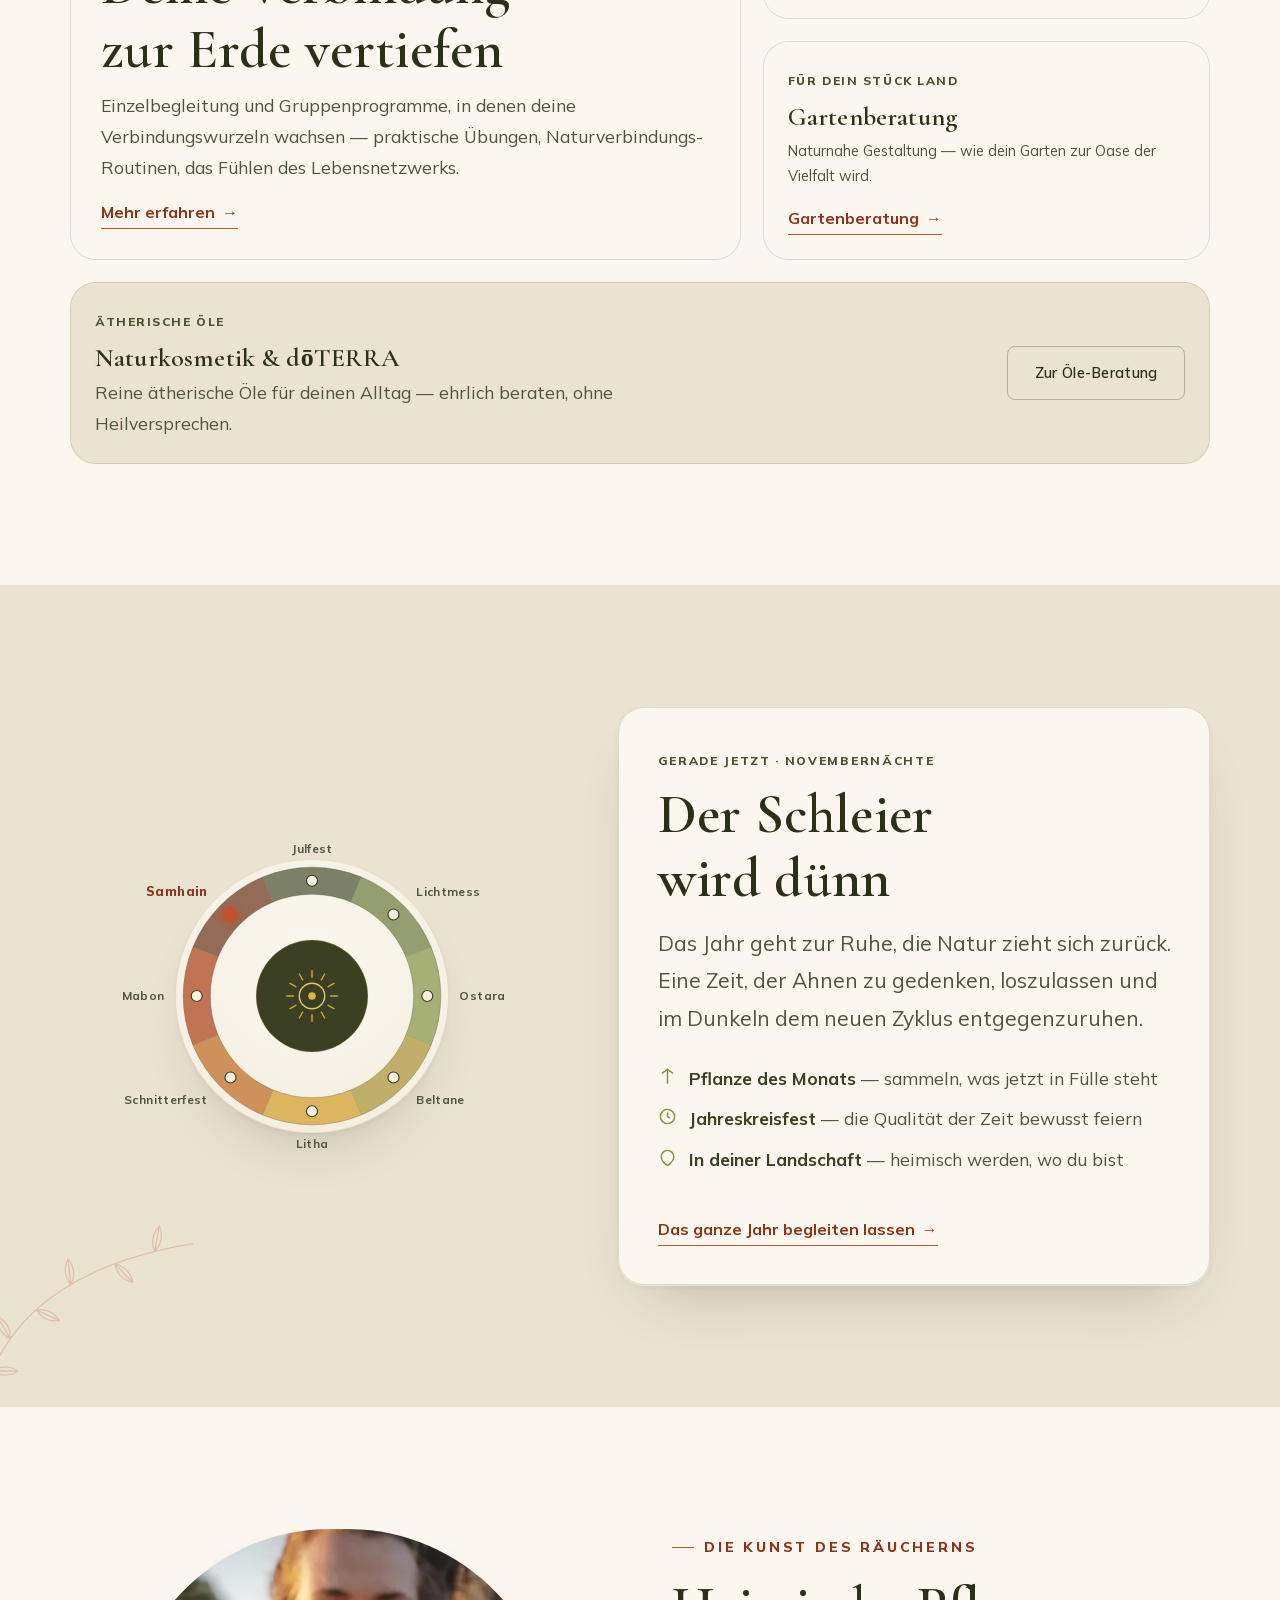
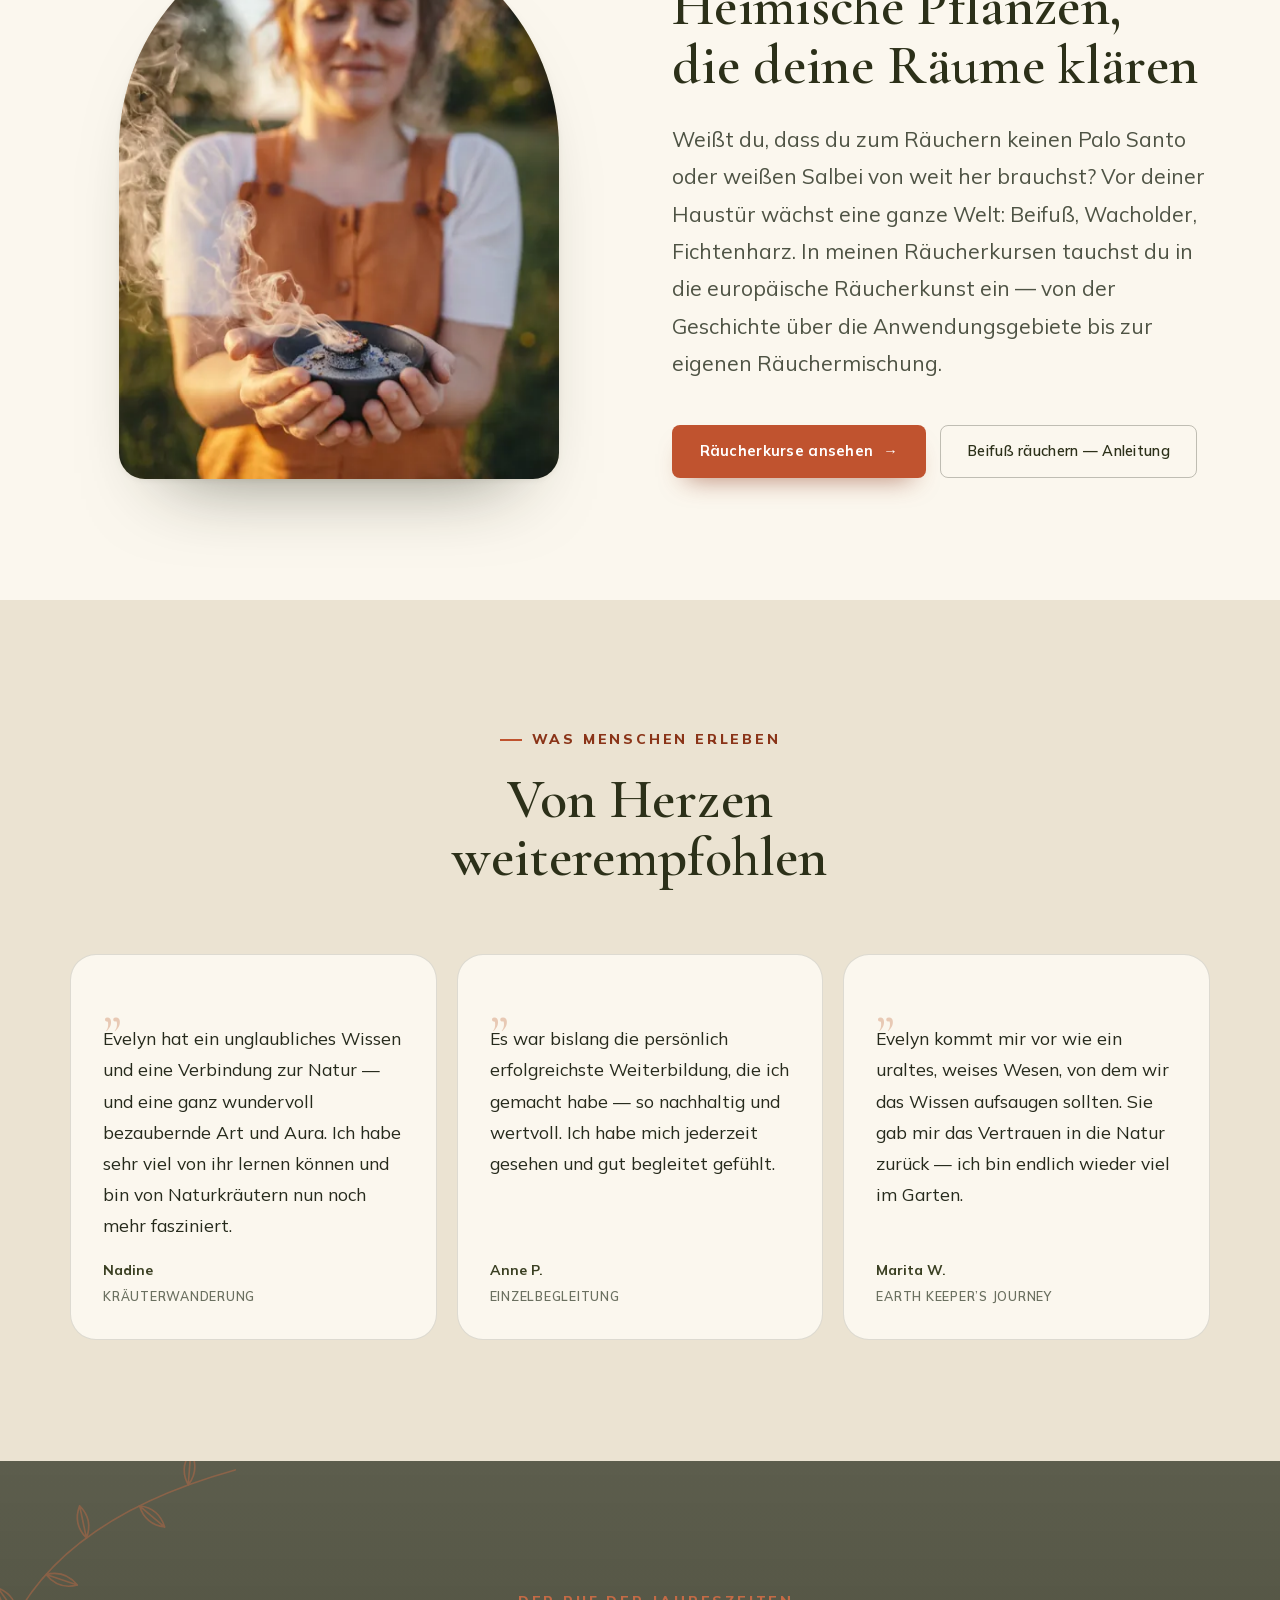
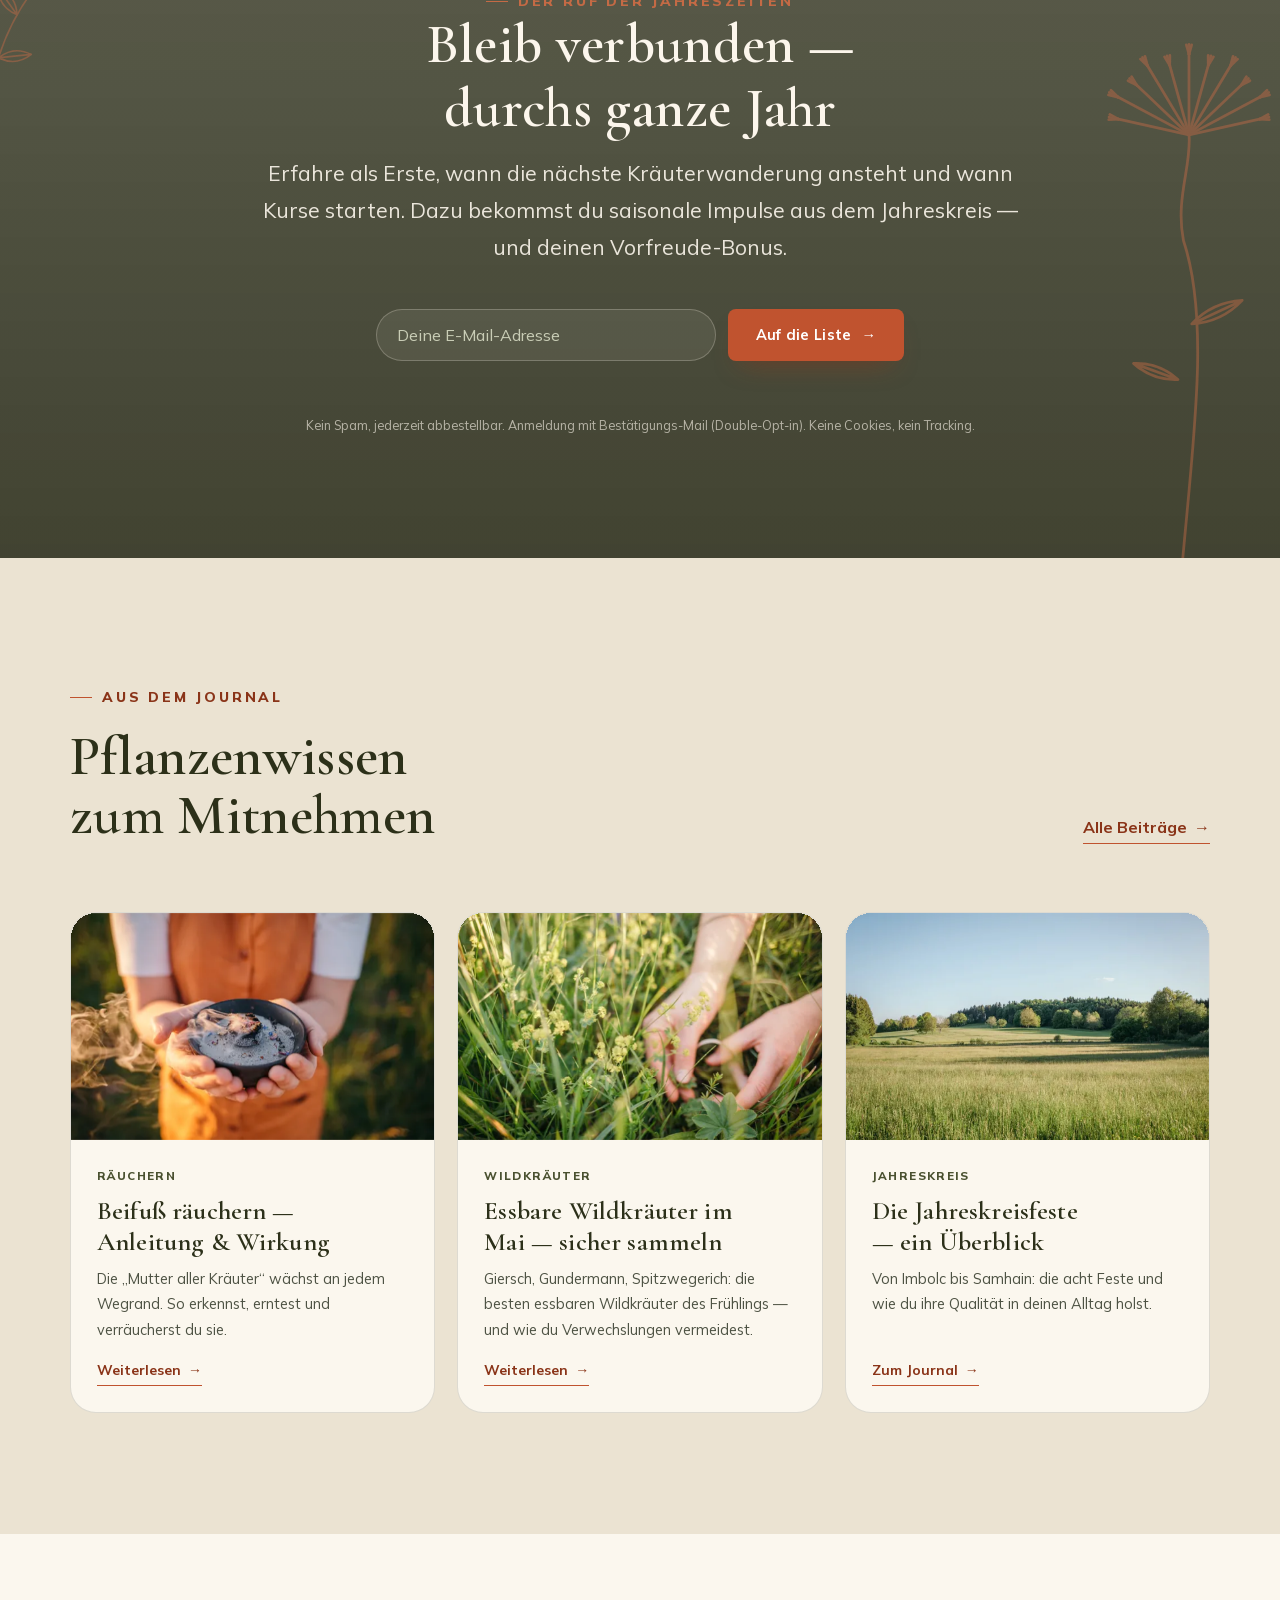
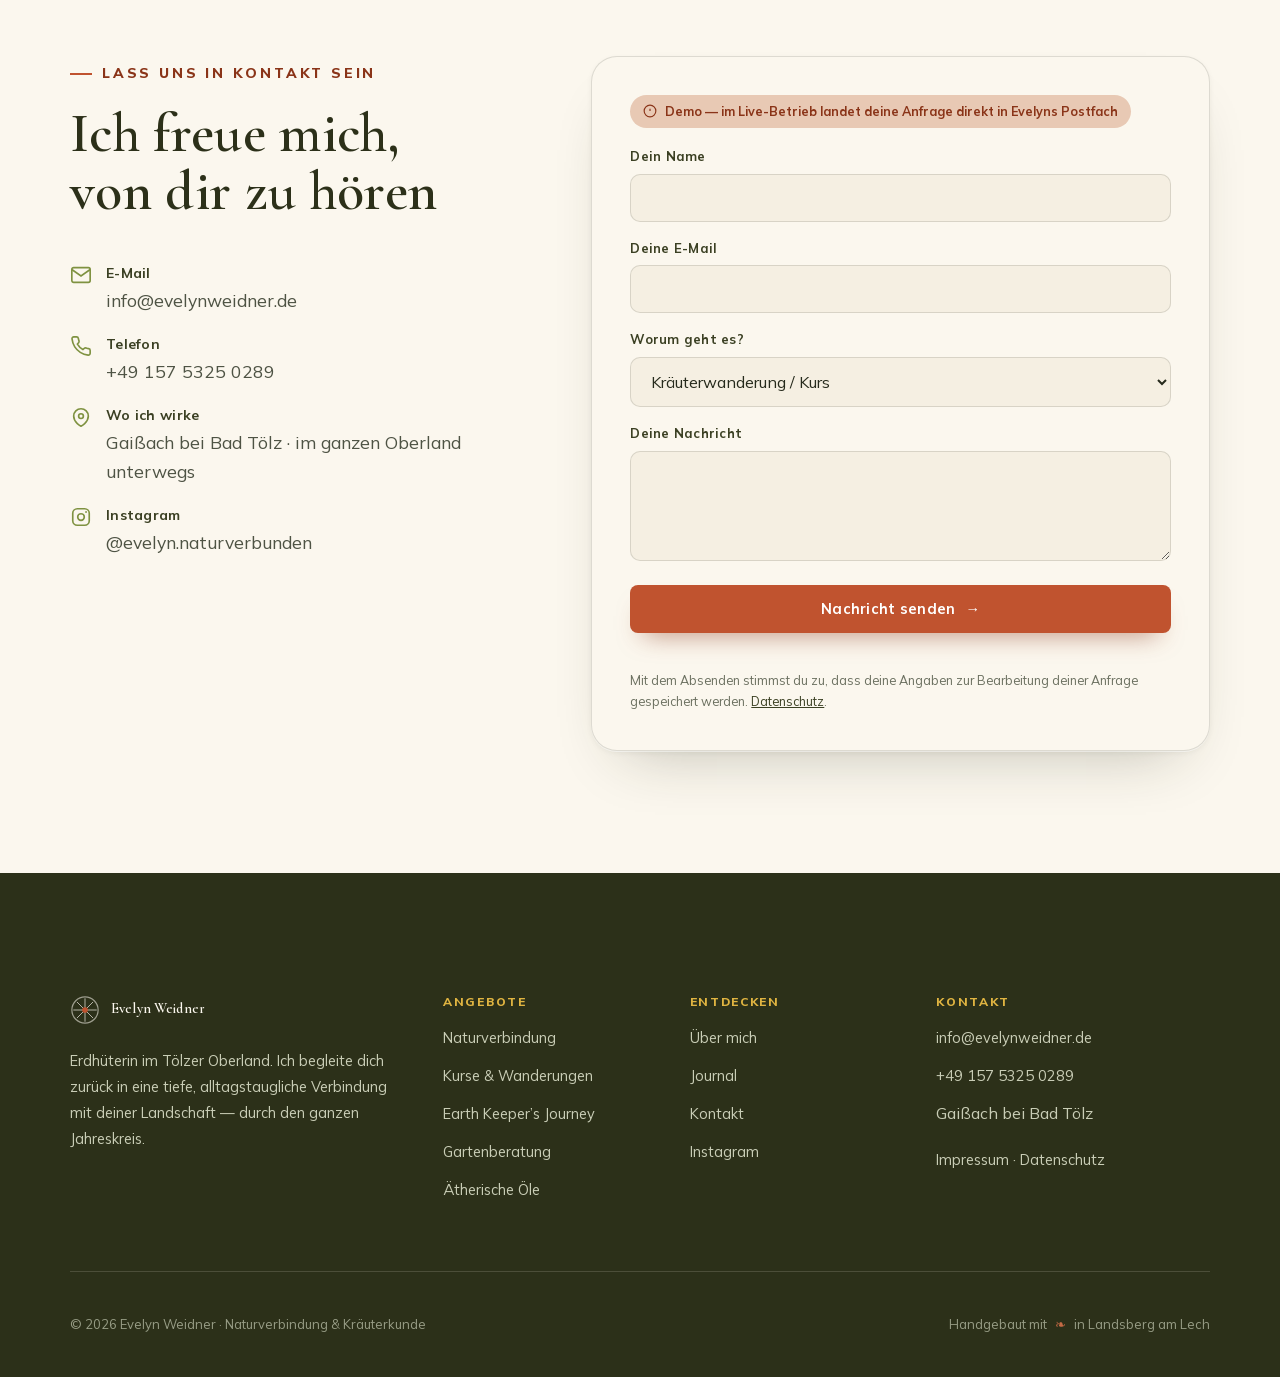
==== commit 780ddb8c: "Sanfter Pointer-Parallax auf echten Fotos Michaels Wunsch: „wenn wir mit dem Cursor über die Bilder " ====
--- a/index.html
+++ b/index.html
@@ -74,7 +74,7 @@
   }
   </script>
 
-  <link rel="stylesheet" href="assets/site.css?v=6">
+  <link rel="stylesheet" href="assets/site.css?v=7">
 </head>
 <body>
   <a href="#main" class="btn" style="position:absolute;left:-9999px;top:8px;z-index:200;" onfocus="this.style.left='8px'" onblur="this.style.left='-9999px'">Zum Inhalt springen</a>
@@ -510,6 +510,6 @@
     </div>
   </footer>
 
-  <script src="assets/site.js?v=6" defer></script>
+  <script src="assets/site.js?v=7" defer></script>
 </body>
 </html>
--- a/assets/site.css
+++ b/assets/site.css
@@ -286,8 +286,8 @@
   .offer:hover{transform:translateY(-4px);box-shadow:var(--shadow);}
   .offer-feature{grid-row:span 2;}
   .offer .media{position:relative;overflow:hidden;flex:1;min-height:150px;background:var(--sand-deep);}
-  .offer .media img{width:100%;height:100%;object-fit:cover;transition:transform 1.2s var(--ease);}
-  .offer:hover .media img{transform:scale(1.05);}
+  /* Bewegung liegt jetzt auf der Bild-Ebene (Pointer-Parallax, s. u.) statt als Karten-Hover-Zoom. */
+  .offer .media img{width:100%;height:100%;object-fit:cover;}
   .offer .body{padding:clamp(20px,2.4vw,30px);background:var(--paper);}
   .offer .kicker{font-family:var(--sans);font-size:12px;font-weight:800;letter-spacing:.13em;text-transform:uppercase;color:var(--forest-2);}
   .offer h3{font-size:var(--step-3);margin:9px 0 8px;}
@@ -377,8 +377,7 @@
   .post{border:1px solid var(--line);border-radius:var(--radius-lg);overflow:hidden;background:var(--paper);display:flex;flex-direction:column;transition:transform .3s var(--ease),box-shadow .3s var(--ease);}
   .post:hover{transform:translateY(-4px);box-shadow:var(--shadow);}
   .post .media{aspect-ratio:16/10;overflow:hidden;background:var(--sand-deep);}
-  .post .media img{width:100%;height:100%;object-fit:cover;transition:transform 1s var(--ease);}
-  .post:hover .media img{transform:scale(1.05);}
+  .post .media img{width:100%;height:100%;object-fit:cover;}
   .post .body{padding:clamp(20px,2.2vw,26px);display:flex;flex-direction:column;flex:1;}
   .post .tag{font-family:var(--sans);font-size:11.5px;font-weight:800;letter-spacing:.12em;text-transform:uppercase;color:var(--forest-2);}
   .post h3{font-size:var(--step-2);margin:10px 0 8px;line-height:1.2;}
@@ -428,6 +427,26 @@
   .foto .jahresrad #seasonNodes{opacity:1 !important;transition:none !important;}
   .foto .jr-halo{animation:none !important;}
   .foto .reveal,.foto .jahresrad{transition:none !important;}
+
+  /* ═══════ Pointer-Parallax auf echten Fotos ═══════
+     Das Bild driftet ganz leicht zum Cursor und atmet mit einem Hauch Scale.
+     NUR bei feinem Zeiger (Maus) und NUR wenn Motion erlaubt ist. JS setzt
+     --px/--py/--ps auf dem <img>; ohne JS bleibt das Bild schlicht still.
+     Basis-Scale (--ps) ist Sicherheitspolster, damit der overflow:hidden-Rahmen
+     beim Driften nie eine Kante freigibt. */
+  /* JS taggt genau das zu bewegende Foto mit .px-img (Deko-SVGs bleiben unberührt). */
+  @media (hover:hover) and (pointer:fine){
+    .px-img{
+      transform:translate3d(calc(var(--px,0) * 1px), calc(var(--py,0) * 1px), 0) scale(var(--ps,1));
+      transition:transform .5s var(--ease);
+      backface-visibility:hidden;
+    }
+    .px-media.px-active .px-img{transition:transform .18s ease-out;will-change:transform;}
+  }
+  /* Reduced-motion: Bild liegt komplett still — kein Transform, keine Transition. */
+  @media (prefers-reduced-motion:reduce){
+    .px-img{transform:none !important;transition:none !important;}
+  }
 
   /* ═══════ Responsive ═══════ */
   @media (max-width:900px){
@@ -511,7 +530,7 @@
     .jahresrad .jr-band>path{opacity:.8 !important;transition:none !important;}
     .jahresrad #seasonNodes{opacity:1 !important;transition:none !important;}
     .jr-halo{animation:none !important;}
-    .offer .media img,.post .media img{transition:none !important;}
+    .px-img{transform:none !important;transition:none !important;}
     .hero--photo .scroll-cue svg{animation:none !important;}
   }
   @media print{
